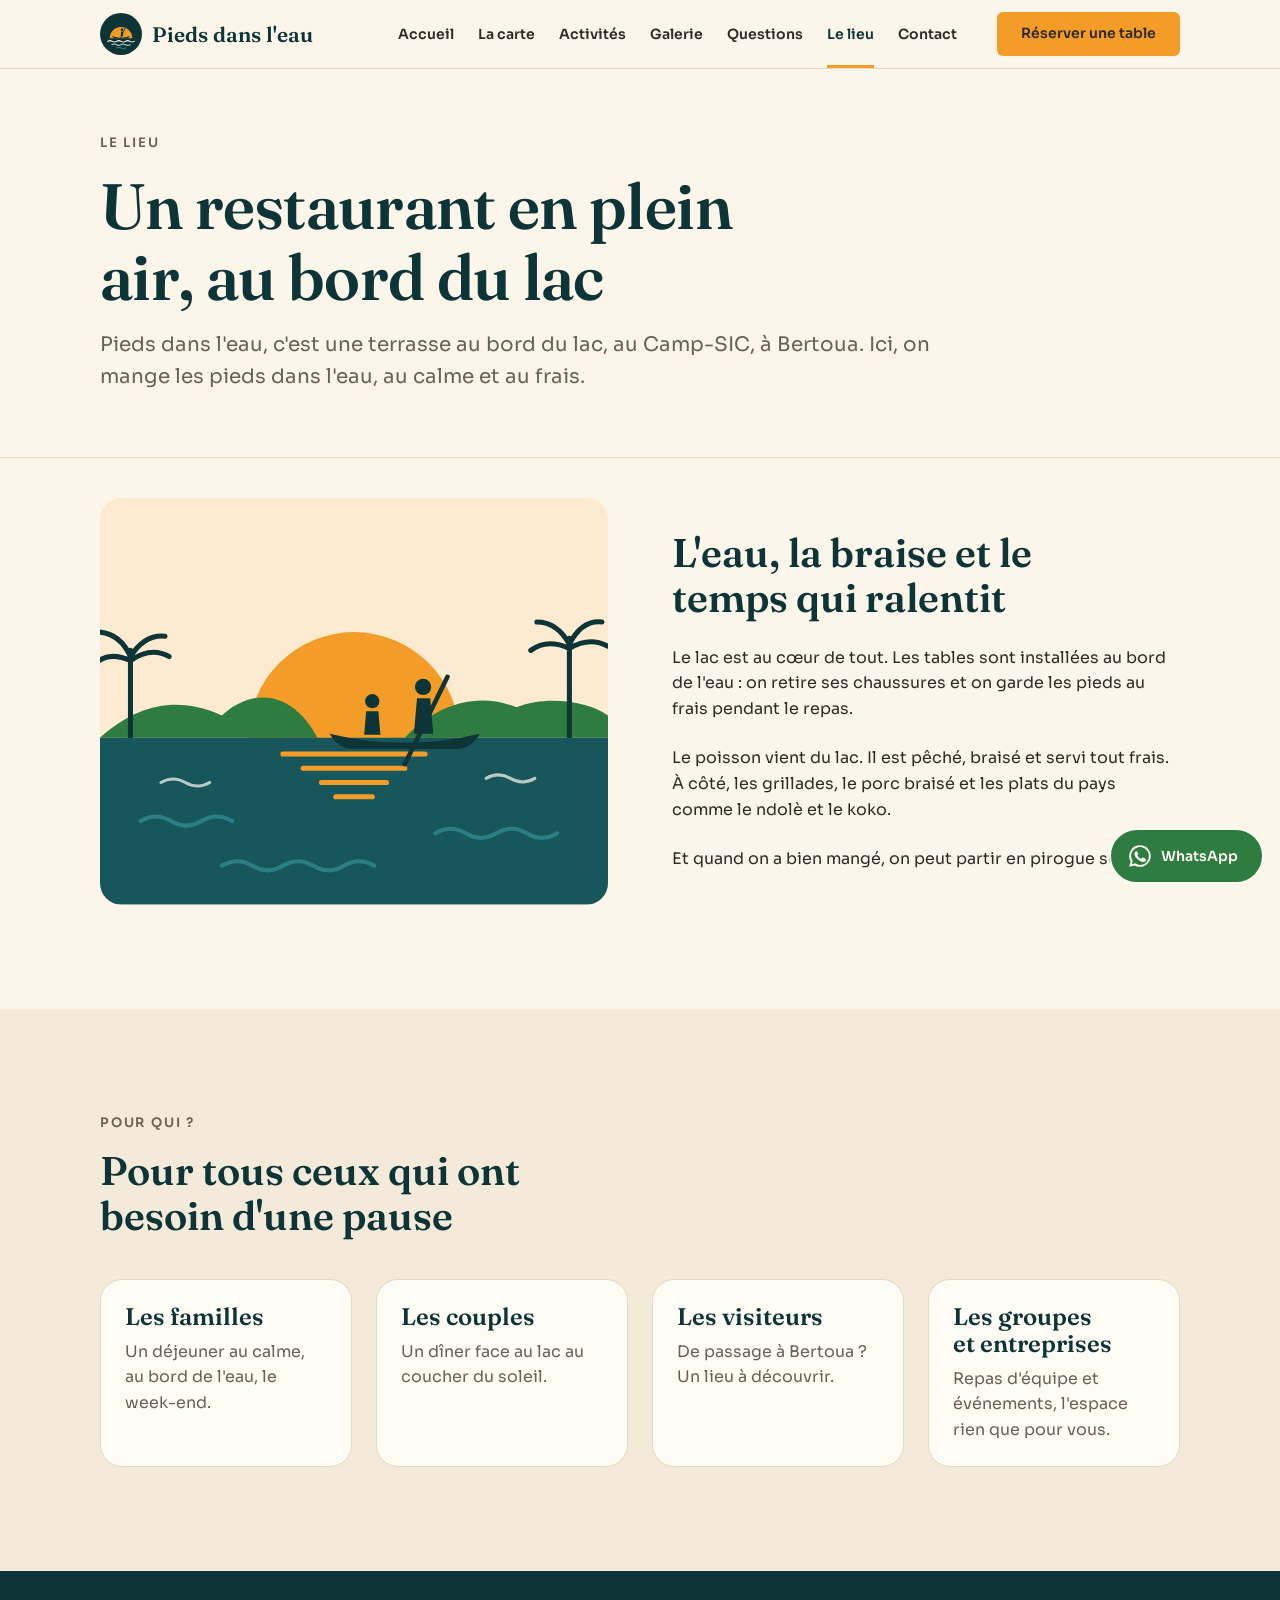
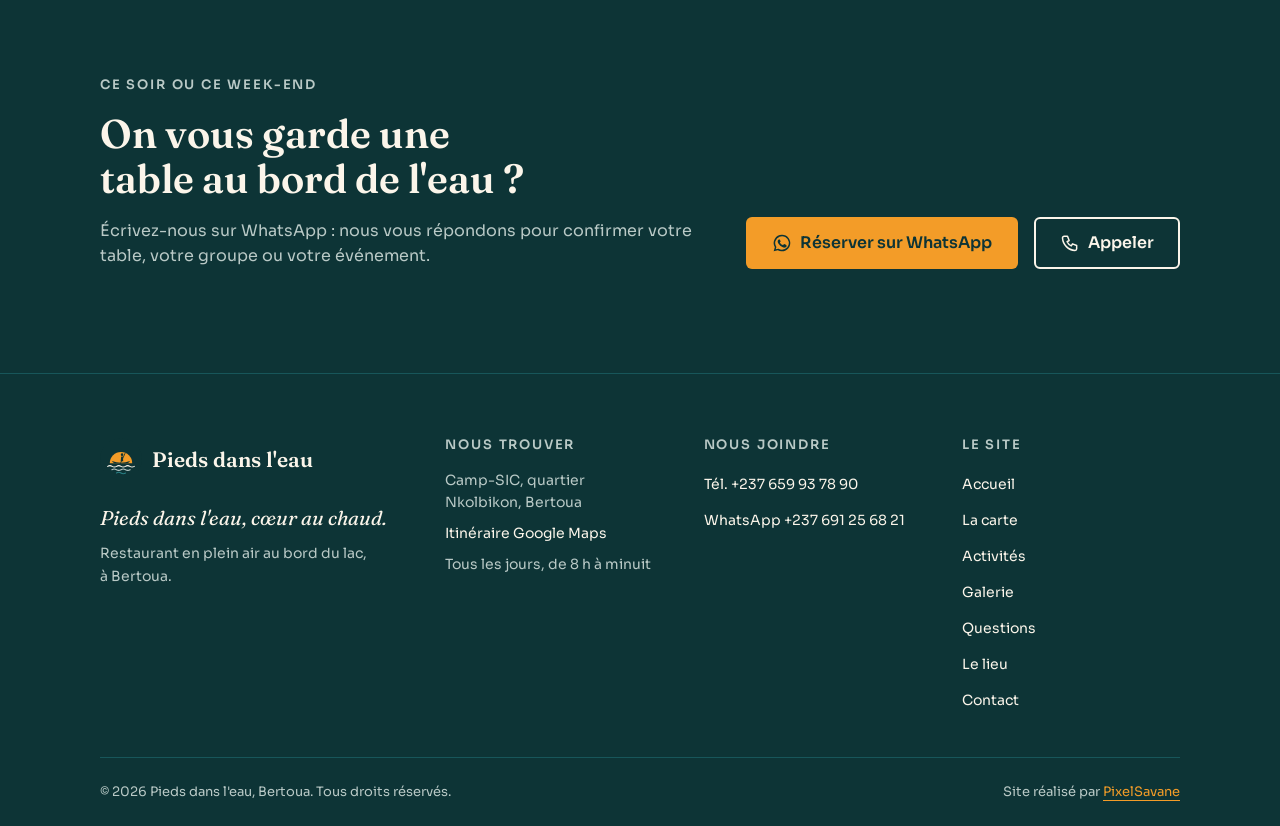
==== a-propos.html @ 3e6cd204 "Add files via upload" ====
<!doctype html>
<html lang="fr">
<head>
<meta charset="utf-8">
<meta name="viewport" content="width=device-width, initial-scale=1">
<title>Le lieu · Pieds dans l'eau, Bertoua</title>
<meta name="description" content="Un restaurant en plein air au bord du lac, au Camp-SIC à Bertoua : on mange les pieds dans l'eau, au calme et au frais.">
<meta name="theme-color" content="#0D3436">
<meta property="og:type" content="website">
<meta property="og:locale" content="fr_FR">
<meta property="og:site_name" content="Pieds dans l'eau">
<meta property="og:title" content="Le lieu · Pieds dans l'eau, Bertoua">
<meta property="og:description" content="Un restaurant en plein air au bord du lac, au Camp-SIC à Bertoua : on mange les pieds dans l'eau, au calme et au frais.">
<meta property="og:image" content="images/partage.png">
<meta name="twitter:card" content="summary_large_image">
<link rel="icon" href="images/logo.svg" type="image/svg+xml">
<link rel="apple-touch-icon" href="images/icone-180.png">
<link rel="preconnect" href="https://fonts.googleapis.com">
<link rel="preconnect" href="https://fonts.gstatic.com" crossorigin>
<link href="https://fonts.googleapis.com/css2?family=Fraunces:ital,opsz,wght@0,9..144,500;0,9..144,600;1,9..144,500&amp;family=Sora:wght@400;600&amp;display=swap" rel="stylesheet">
<link rel="stylesheet" href="tokens.css">
<link rel="stylesheet" href="style.css">
</head>
<body>
<a class="saut" href="#contenu">Aller au contenu</a>
<header class="entete">
  <div class="conteneur">
    <a class="marque" href="index.html" aria-label="Pieds dans l'eau, accueil"><img src="images/logo.svg" alt="" width="42" height="42"><span>Pieds dans l'eau</span></a>
    <button class="nav-bouton" type="button" aria-expanded="false" aria-controls="nav"><svg viewBox="0 0 24 24" fill="none" stroke="currentColor" stroke-width="2" stroke-linecap="round" aria-hidden="true"><path d="M4 7h16M4 12h16M4 17h16"/></svg>Menu</button>
    <nav class="nav" id="nav" aria-label="Navigation principale">
      <ul>
      <li><a href="index.html">Accueil</a></li>
      <li><a href="carte.html">La carte</a></li>
      <li><a href="activites.html">Activités</a></li>
      <li><a href="galerie.html">Galerie</a></li>
      <li><a href="questions.html">Questions</a></li>
      <li><a href="a-propos.html" aria-current="page">Le lieu</a></li>
      <li><a href="contact.html">Contact</a></li>
      </ul>
      <a class="bouton b-action" href="contact.html#reserver">Réserver une table</a>
    </nav>
  </div>
</header>
<section class="page-tete">
  <div class="conteneur">
    <span class="surtitre">Le lieu</span>
    <h1>Un restaurant en plein air, au bord du lac</h1>
    <p class="chapeau">Pieds dans l'eau, c'est une terrasse au bord du lac, au Camp-SIC, à Bertoua. Ici, on mange les pieds dans l'eau, au calme et au frais.</p>
  </div>
</section>
<main id="contenu">
<section class="section" style="padding-top:var(--e-5)">
  <div class="conteneur grille g2" style="gap:var(--e-6);align-items:center">
    <div class="scene"><svg viewBox="0 0 500 400" role="img" aria-label="Illustration : le lac au coucher du soleil, une pirogue sur l'eau">
  <rect width="500" height="400" fill="#FDEBD1"/>
  <circle cx="250" cy="236" r="104" fill="#F39C28"/>
  <path d="M0 236 C40 200 80 196 120 214 C150 186 190 190 214 236 Z" fill="#2F7C40"/>
  <path d="M300 236 C330 204 370 190 410 206 C440 194 480 200 500 214 V236 Z" fill="#2F7C40"/>
  <path d="M30 236 V150 M30 160 q-22 -10 -36 4 M30 160 q20 -14 38 -4 M30 156 q-10 -22 -30 -24 M30 156 q14 -22 34 -20" stroke="#0D3436" stroke-width="5" fill="none" stroke-linecap="round"/>
  <path d="M462 236 V138 M462 148 q-22 -10 -38 2 M462 148 q20 -12 38 -2 M462 144 q-12 -22 -32 -22 M462 144 q12 -24 32 -22" stroke="#0D3436" stroke-width="5" fill="none" stroke-linecap="round"/>
  <rect y="236" width="500" height="164" fill="#17565A"/>
  <path d="M180 252 h140 M200 266 h100 M218 280 h64 M232 294 h36" stroke="#F39C28" stroke-width="5" stroke-linecap="round"/>
  <path d="M40 318 q15 -9 30 0 t30 0 t30 0 M330 330 q15 -9 30 0 t30 0 t30 0 t30 0 M120 362 q15 -9 30 0 t30 0 t30 0 t30 0 t30 0" stroke="#2A7F84" stroke-width="4" fill="none" stroke-linecap="round"/>
  <path d="M60 280 q12 -7 24 0 t24 0 M380 276 q12 -7 24 0 t24 0" stroke="#B9C9C6" stroke-width="3" fill="none" stroke-linecap="round"/>
  <g fill="#0D3436">
    <path d="M226 232 Q300 250 374 232 Q366 246 352 247 L248 247 Q234 246 226 232 Z"/>
    <circle cx="318" cy="186" r="8"/>
    <path d="M312 197 h13 l3 35 h-19 Z"/>
    <circle cx="268" cy="200" r="7"/>
    <path d="M262 210 h12 l2 23 h-16 Z"/>
  </g>
  <path d="M342 176 L300 262" stroke="#0D3436" stroke-width="4.5" stroke-linecap="round"/>
</svg></div>
    <div style="display:grid;gap:var(--e-4)">
      <h2>L'eau, la braise et le temps qui ralentit</h2>
      <p>Le lac est au cœur de tout. Les tables sont installées au bord de l'eau : on retire ses chaussures et on garde les pieds au frais pendant le repas.</p>
      <p>Le poisson vient du lac. Il est pêché, braisé et servi tout frais. À côté, les grillades, le porc braisé et les plats du pays comme le ndolè et le koko.</p>
      <p>Et quand on a bien mangé, on peut partir en pirogue sur le lac.</p>
    </div>
  </div>
</section>
<!-- À REMPLACER : notre histoire et l'équipe (qui a créé le lieu, depuis quand, pourquoi).
<section class="section section-alt"><div class="conteneur"><div class="section-tete"><span class="surtitre">Notre histoire</span><h2>…</h2><p>…</p></div></div></section>
-->
<section class="section section-alt">
  <div class="conteneur">
    <div class="section-tete"><span class="surtitre">Pour qui ?</span><h2>Pour tous ceux qui ont besoin d'une pause</h2></div>
    <div class="grille g4">
      <div class="carte"><h3>Les familles</h3><p>Un déjeuner au calme, au bord de l'eau, le week-end.</p></div>
      <div class="carte"><h3>Les couples</h3><p>Un dîner face au lac au coucher du soleil.</p></div>
      <div class="carte"><h3>Les visiteurs</h3><p>De passage à Bertoua ? Un lieu à découvrir.</p></div>
      <div class="carte"><h3>Les groupes et entreprises</h3><p>Repas d'équipe et événements, l'espace rien que pour vous.</p></div>
    </div>
  </div>
</section>
<section class="section sombre soir">
  <div class="conteneur">
    <div style="display:grid;gap:var(--e-3)">
      <span class="surtitre">Ce soir ou ce week-end</span>
      <h2>On vous garde une table au bord de l'eau ?</h2>
      <p>Écrivez-nous sur WhatsApp : nous vous répondons pour confirmer votre table, votre groupe ou votre événement.</p>
    </div>
    <div class="boutons">
      <a class="bouton b-action" data-wa="Bonjour Pieds dans l'eau ! Je voudrais réserver une table." href="https://wa.me/237691256821"><svg viewBox="0 0 24 24" fill="currentColor" aria-hidden="true"><path d="M12 2a10 10 0 0 0-8.6 15.1L2 22l5-1.3A10 10 0 1 0 12 2Zm0 18.2a8.2 8.2 0 0 1-4.2-1.2l-.3-.2-3 .8.8-2.9-.2-.3A8.2 8.2 0 1 1 12 20.2Zm4.5-6.1c-.2-.1-1.5-.7-1.7-.8-.2-.1-.4-.1-.6.1l-.8 1c-.1.2-.3.2-.5.1a6.7 6.7 0 0 1-3.3-2.9c-.2-.4.2-.4.7-1.3.1-.2 0-.3 0-.4l-.8-1.8c-.2-.5-.4-.4-.6-.4h-.5a1 1 0 0 0-.7.3 3 3 0 0 0-.9 2.2 5.2 5.2 0 0 0 1.1 2.7 11.8 11.8 0 0 0 4.5 4c1.7.7 2.3.8 3.2.6a2.7 2.7 0 0 0 1.8-1.2 2.2 2.2 0 0 0 .1-1.3c0-.1-.2-.2-.5-.3Z"/></svg>Réserver sur WhatsApp</a>
      <a class="bouton b-second" href="tel:+237659937890"><svg viewBox="0 0 24 24" fill="none" stroke="currentColor" stroke-width="1.8" stroke-linecap="round" stroke-linejoin="round" aria-hidden="true"><path d="M5 4h4l2 5-2.5 1.5a11 11 0 0 0 5 5L15 13l5 2v4a2 2 0 0 1-2 2A16 16 0 0 1 3 6a2 2 0 0 1 2-2"/></svg>Appeler</a>
    </div>
  </div>
</section>
</main>
<footer class="pied">
  <div class="conteneur">
    <div class="pied-grille">
      <div>
        <a class="marque" href="index.html"><img src="images/logo.svg" alt="" width="42" height="42"><span>Pieds dans l'eau</span></a>
        <p class="slogan">Pieds dans l'eau, cœur au chaud.</p>
        <p style="margin-top:var(--e-2)">Restaurant en plein air au bord du lac, à Bertoua.</p>
      </div>
      <div>
        <h2>Nous trouver</h2>
        <ul>
          <li>Camp-SIC, quartier Nkolbikon, Bertoua</li>
          <li><a href="https://www.google.com/maps/search/?api=1&amp;query=Camp+SIC+Nkolbikon+Bertoua" target="_blank" rel="noopener">Itinéraire Google Maps</a></li>
          <li>Tous les jours, de 8 h à minuit</li>
        </ul>
      </div>
      <div>
        <h2>Nous joindre</h2>
        <ul>
          <li><a href="tel:+237659937890">Tél. +237 659 93 78 90</a></li>
          <li><a data-wa="Bonjour Pieds dans l'eau !" href="https://wa.me/237691256821">WhatsApp +237 691 25 68 21</a></li>
          <!-- À AJOUTER : email, Facebook, Instagram, TikTok -->
        </ul>
      </div>
      <div>
        <h2>Le site</h2>
        <ul>
          <li><a href="index.html">Accueil</a></li>
          <li><a href="carte.html">La carte</a></li>
          <li><a href="activites.html">Activités</a></li>
          <li><a href="galerie.html">Galerie</a></li>
          <li><a href="questions.html">Questions</a></li>
          <li><a href="a-propos.html">Le lieu</a></li>
          <li><a href="contact.html">Contact</a></li>
        </ul>
      </div>
    </div>
    <div class="copyright">
      <p>© <span data-annee>2026</span> Pieds dans l'eau, Bertoua. Tous droits réservés.</p>
      <p>Site réalisé par <a class="credit" href="https://wa.me/237696229416?text=Bonjour%20PixelSavane%20%21%20J%27ai%20vu%20le%20site%20de%20Pieds%20dans%20l%27eau%20et%20je%20voudrais%20un%20site%20moi%20aussi." target="_blank" rel="noopener">PixelSavane</a></p>
    </div>
  </div>
</footer>
<a class="wa-flottant" data-wa="Bonjour Pieds dans l'eau ! J'ai une question." href="https://wa.me/237691256821" aria-label="Nous écrire sur WhatsApp"><svg viewBox="0 0 24 24" fill="currentColor" aria-hidden="true"><path d="M12 2a10 10 0 0 0-8.6 15.1L2 22l5-1.3A10 10 0 1 0 12 2Zm0 18.2a8.2 8.2 0 0 1-4.2-1.2l-.3-.2-3 .8.8-2.9-.2-.3A8.2 8.2 0 1 1 12 20.2Zm4.5-6.1c-.2-.1-1.5-.7-1.7-.8-.2-.1-.4-.1-.6.1l-.8 1c-.1.2-.3.2-.5.1a6.7 6.7 0 0 1-3.3-2.9c-.2-.4.2-.4.7-1.3.1-.2 0-.3 0-.4l-.8-1.8c-.2-.5-.4-.4-.6-.4h-.5a1 1 0 0 0-.7.3 3 3 0 0 0-.9 2.2 5.2 5.2 0 0 0 1.1 2.7 11.8 11.8 0 0 0 4.5 4c1.7.7 2.3.8 3.2.6a2.7 2.7 0 0 0 1.8-1.2 2.2 2.2 0 0 0 .1-1.3c0-.1-.2-.2-.5-.3Z"/></svg><span>WhatsApp</span></a>
<script src="contenu.js"></script>
<script src="site.js"></script>
</body>
</html>
---- tokens.css ----
/* Pieds dans l'eau : jetons d'identité
   Parti pris : une terrasse au bord du lac à Bertoua. La braise, l'eau fraîche,
   le temps qui ralentit. Chaleureux et calme, lisible en plein soleil, jamais clinquant.
   Charte de départ : PixelSavane (orange, vert forêt, Sora), adaptée au lieu. */

:root {
  /* Braise : l'orange PixelSavane (#F39C28). Couleur d'action, rare. */
  --braise-100: #FDEBD1;
  --braise-400: #F39C28;   /* fond des boutons d'action (texte lac dessus : 6.15:1) */
  --braise-500: #E0861A;   /* survol */
  --braise-700: #A3530A;   /* liens et prix sur sable (5.09:1) */

  /* Lac : remplace le noir PixelSavane. Titres, pied de page, sections du soir. */
  --lac-50:  #E6EFEE;
  --lac-100: #D9E6E4;
  --lac-300: #B9C9C6;      /* texte doux sur fond lac (7.83:1) */
  --lac-500: #2A7F84;
  --lac-700: #17565A;
  --lac-900: #0D3436;

  /* Sable : neutres teintés chauds, remplacent le blanc et le gris graphite. */
  --sable-0:   #FFFCF6;
  --sable-50:  #FBF5EA;
  --sable-100: #F4EADA;
  --sable-200: #E7D8BF;
  --sable-400: #9C8566;    /* bordure de champ (3.25:1) */
  --sable-600: #6A5F52;    /* texte doux (5.74:1) */
  --sable-900: #2E2A24;    /* texte courant (13.14:1) */

  /* Vert forêt : gardé de PixelSavane. Nature, « disponible ». */
  --foret: #2F7C40;        /* 4.75:1 sur sable */
  --foret-100: #E1EFE3;

  /* Sens */
  --succes: var(--foret);
  --erreur: #B33A2A;       /* 5.44:1 */
  --erreur-100: #F8E1DC;

  /* Rôles : ce que le code emploie */
  --fond: var(--sable-50);
  --fond-alt: var(--sable-100);
  --surface: var(--sable-0);
  --sombre: var(--lac-900);
  --sur-sombre: var(--sable-50);
  --sur-sombre-doux: var(--lac-300);
  --texte: var(--sable-900);
  --titre: var(--lac-900);
  --texte-doux: var(--sable-600);
  --bordure: var(--sable-200);
  --bordure-champ: var(--sable-400);
  --action: var(--braise-400);
  --action-survol: var(--braise-500);
  --sur-action: var(--lac-900);
  --lien: var(--braise-700);
  --focus: var(--lac-500);
  --voile: rgba(13, 52, 54, .92);        /* fond de la visionneuse photo */
  --voile-legende: rgba(13, 52, 54, .85); /* bas des vignettes de la galerie */

  /* Typographie : Fraunces (titres, chaleur et élégance) + Sora (texte, héritée de PixelSavane) */
  --police-titre: "Fraunces", Georgia, "Times New Roman", serif;
  --police-texte: "Sora", ui-sans-serif, system-ui, sans-serif;
  --corps: 16px;
  --ligne: 1.6;
  --t-etiquette: 13px;
  --t-petit: 14px;
  --t-corps: 16px;
  --t-h4: 20px;
  --t-h3: 24px;
  --t-h2: clamp(28px, 6vw, 40px);
  --t-h1: clamp(38px, 9vw, 64px);

  /* Formes : deux rayons contrastés ; séparation au trait, aucune ombre */
  --rayon-petit: 6px;      /* boutons, champs, étiquettes */
  --rayon-grand: 22px;     /* cartes, images, blocs */
  --rayon-rond: 999px;     /* filtres de la carte, bouton WhatsApp flottant */
  --trait: 1px solid var(--bordure);

  /* Espace : progression 4 · 8 · 16 · 24 · 40 · 64 · 104 */
  --e-1: 4px;  --e-2: 8px;  --e-3: 16px;  --e-4: 24px;
  --e-5: 40px; --e-6: 64px; --e-7: 104px;
  --largeur: 1160px;

  /* Mouvement : discret */
  --duree: 180ms;
}
---- style.css ----
/* Pieds dans l'eau : feuille commune. N'emploie que les variables de tokens.css. */

*, *::before, *::after { box-sizing: border-box; }
* { margin: 0; }
html { -webkit-text-size-adjust: 100%; scroll-behavior: smooth; }
body {
  background: var(--fond);
  color: var(--texte);
  font: 400 var(--corps)/var(--ligne) var(--police-texte);
  -webkit-font-smoothing: antialiased;
}
img, svg, video { display: block; max-width: 100%; }
a { color: var(--lien); text-underline-offset: 4px; }
:focus-visible { outline: 3px solid var(--focus); outline-offset: 3px; border-radius: var(--rayon-petit); }
h1, h2, h3, h4 { font-family: var(--police-titre); color: var(--titre); font-weight: 600; line-height: 1.12; text-wrap: balance; }
h1 { font-size: var(--t-h1); letter-spacing: -0.01em; }
h2 { font-size: var(--t-h2); }
h3 { font-size: var(--t-h3); }
h4 { font-size: var(--t-h4); }
p { text-wrap: pretty; }
.visuellement-cache { position: absolute; width: 1px; height: 1px; overflow: hidden; clip: rect(0 0 0 0); white-space: nowrap; }
.saut { position: absolute; left: var(--e-3); top: -60px; background: var(--sombre); color: var(--sur-sombre); padding: var(--e-2) var(--e-3); z-index: 100; }
.saut:focus { top: var(--e-2); }

.conteneur { width: 100%; max-width: var(--largeur); margin: 0 auto; padding: 0 var(--e-3); }
@media (min-width: 760px) { .conteneur { padding: 0 var(--e-5); } }

.surtitre { display: inline-block; font-size: var(--t-etiquette); font-weight: 600; letter-spacing: .14em; text-transform: uppercase; color: var(--texte-doux); }
.chapeau { font-size: 18px; color: var(--texte-doux); max-width: 56ch; }
@media (min-width: 760px) { .chapeau { font-size: 20px; } }

/* ---------- En-tête ---------- */
.entete { position: sticky; top: 0; z-index: 50; background: var(--fond); border-bottom: var(--trait); }
.entete .conteneur { display: flex; align-items: center; justify-content: space-between; gap: var(--e-3); min-height: 68px; }
.marque { display: inline-flex; align-items: center; gap: 10px; text-decoration: none; color: var(--titre); }
.marque img { width: 42px; height: 42px; }
.marque span { font-family: var(--police-titre); font-weight: 600; font-size: 21px; line-height: 1; white-space: nowrap; }
.nav-bouton { display: inline-flex; align-items: center; gap: var(--e-2); min-height: 44px; padding: 0 var(--e-3); border: 1px solid var(--bordure-champ); border-radius: var(--rayon-petit); background: var(--surface); color: var(--titre); font: 600 var(--t-petit)/1 var(--police-texte); cursor: pointer; }
.nav-bouton svg { width: 20px; height: 20px; }
.nav { display: none; position: absolute; left: 0; right: 0; top: 100%; background: var(--fond); border-bottom: var(--trait); padding: var(--e-2) var(--e-3) var(--e-4); }
.nav.ouvert { display: block; }
.nav ul { list-style: none; padding: 0; display: grid; }
.nav a { display: flex; align-items: center; min-height: 52px; color: var(--texte); text-decoration: none; font-weight: 600; border-bottom: var(--trait); }
.nav a[aria-current="page"] { color: var(--titre); box-shadow: inset 4px 0 0 var(--action); padding-left: var(--e-3); }
.nav .bouton { margin-top: var(--e-4); width: 100%; }
@media (min-width: 1040px) {
  .nav-bouton { display: none; }
  .nav { display: flex; align-items: center; gap: var(--e-5); position: static; padding: 0; border: 0; background: none; }
  .nav ul { display: flex; gap: var(--e-4); }
  .nav a { min-height: 68px; border: 0; font-size: var(--t-petit); border-bottom: 3px solid transparent; padding-top: 3px; }
  .nav a:hover { color: var(--titre); }
  .nav a[aria-current="page"] { box-shadow: none; padding-left: 0; border-bottom-color: var(--action); }
  .nav .bouton { margin: 0; width: auto; min-height: 44px; }
}

/* ---------- Boutons ---------- */
.bouton { display: inline-flex; align-items: center; justify-content: center; gap: var(--e-2); min-height: 52px; padding: 0 var(--e-4); border-radius: var(--rayon-petit); border: 2px solid transparent; font: 600 var(--t-corps)/1.1 var(--police-texte); text-decoration: none; cursor: pointer; text-align: center; transition: background-color var(--duree), color var(--duree); }
.bouton svg { width: 20px; height: 20px; flex: none; }
.b-action { background: var(--action); color: var(--sur-action); }
.b-action:hover { background: var(--action-survol); }
.b-action:active { transform: translateY(1px); }
.b-second { background: transparent; color: var(--titre); border-color: var(--titre); }
.b-second:hover { background: var(--titre); color: var(--sur-sombre); }
.b-discret { color: var(--lien); padding: 0 var(--e-1); min-height: 44px; text-decoration: underline; }
.boutons { display: flex; flex-wrap: wrap; gap: var(--e-3); align-items: center; }
@media (max-width: 479px) { .boutons .bouton:not(.b-discret) { width: 100%; } }

/* ---------- Sections ---------- */
.section { padding: var(--e-6) 0; }
@media (min-width: 760px) { .section { padding: var(--e-7) 0; } }
.section-alt { background: var(--fond-alt); }
.section-tete { display: grid; gap: var(--e-3); margin-bottom: var(--e-5); max-width: 720px; }
.sombre { background: var(--sombre); color: var(--sur-sombre); }
.sombre h1, .sombre h2, .sombre h3, .sombre h4 { color: var(--sur-sombre); }
.sombre .surtitre, .sombre .chapeau, .sombre p { color: var(--sur-sombre-doux); }
.sombre .b-second { color: var(--sur-sombre); border-color: var(--sur-sombre); }
.sombre .b-second:hover { background: var(--sur-sombre); color: var(--sombre); }
.sombre a:not(.bouton) { color: var(--sur-sombre); }

/* ---------- Accueil : héros ---------- */
.heros { padding: var(--e-5) 0 var(--e-6); }
.heros .conteneur { display: grid; gap: var(--e-5); align-items: center; }
.heros-texte { display: grid; gap: var(--e-4); }
.heros h1 em { font-style: italic; font-weight: 500; color: var(--braise-700); display: block; }
.heros-infos { display: flex; flex-wrap: wrap; gap: var(--e-2) var(--e-4); font-size: var(--t-petit); color: var(--texte-doux); }
.heros-infos span { display: inline-flex; align-items: center; gap: 6px; }
.heros-infos svg { width: 18px; height: 18px; color: var(--lac-500); }
.scene { border-radius: var(--rayon-grand); overflow: hidden; background: var(--braise-100); aspect-ratio: 5 / 4; }
.scene svg { width: 100%; height: 100%; }
@media (min-width: 900px) {
  .heros { padding: var(--e-6) 0 var(--e-7); }
  .heros .conteneur { grid-template-columns: 1.05fr 1fr; gap: var(--e-6); }
}

/* ---------- Atouts : liste numérotée ---------- */
.atouts { list-style: none; padding: 0; display: grid; gap: 0; border-top: var(--trait); counter-reset: atout; }
.atouts li { display: grid; grid-template-columns: 56px 1fr; gap: var(--e-3); padding: var(--e-4) 0; border-bottom: var(--trait); counter-increment: atout; }
.atouts li::before { content: counter(atout, decimal-leading-zero); font-family: var(--police-titre); font-size: 28px; font-weight: 500; font-style: italic; color: var(--braise-700); line-height: 1; padding-top: 2px; }
.atouts h3 { font-size: var(--t-h4); margin-bottom: var(--e-1); }
.atouts p { color: var(--texte-doux); }
@media (min-width: 760px) { .atouts { grid-template-columns: 1fr 1fr; column-gap: var(--e-6); } }

/* ---------- Grilles et cartes ---------- */
.grille { display: grid; gap: var(--e-4); }
@media (min-width: 640px) { .g2 { grid-template-columns: repeat(2, 1fr); } .g3, .g4 { grid-template-columns: repeat(2, 1fr); } }
@media (min-width: 1000px) { .g3 { grid-template-columns: repeat(3, 1fr); } .g4 { grid-template-columns: repeat(4, 1fr); } }

.carte { background: var(--surface); border: var(--trait); border-radius: var(--rayon-grand); padding: var(--e-4); display: grid; gap: var(--e-2); align-content: start; }
.carte p { color: var(--texte-doux); }
.carte-lien { text-decoration: none; color: inherit; transition: border-color var(--duree); }
.carte-lien:hover { border-color: var(--bordure-champ); }
.carte-lien .fleche { color: var(--lien); font-weight: 600; font-size: var(--t-petit); margin-top: var(--e-2); }

.icone-rond { width: 48px; height: 48px; display: grid; place-items: center; border-radius: var(--rayon-petit); background: var(--lac-50); color: var(--lac-700); margin-bottom: var(--e-2); }
.icone-rond svg { width: 26px; height: 26px; }

/* ---------- La carte (menu) ---------- */
.filtres { display: flex; gap: var(--e-2); overflow-x: auto; padding: var(--e-1) var(--e-1) var(--e-2); margin: 0 calc(var(--e-1) * -1) var(--e-4); scrollbar-width: none; }
.filtres::-webkit-scrollbar { display: none; }
.filtre { flex: none; min-height: 44px; padding: 0 var(--e-4); border-radius: var(--rayon-rond); border: 1px solid var(--bordure-champ); background: transparent; color: var(--texte); font: 600 var(--t-petit)/1 var(--police-texte); cursor: pointer; }
.filtre:hover { border-color: var(--titre); }
.filtre[aria-pressed="true"] { background: var(--sombre); border-color: var(--sombre); color: var(--sur-sombre); }

.categorie + .categorie { margin-top: var(--e-5); }
.categorie > h2 { font-size: var(--t-h3); margin-bottom: var(--e-3); display: flex; align-items: baseline; gap: var(--e-3); }
.categorie > h2 small { font-family: var(--police-texte); font-size: var(--t-petit); font-weight: 400; color: var(--texte-doux); }

.plat { background: var(--surface); border: var(--trait); border-radius: var(--rayon-grand); overflow: hidden; display: grid; }
.plat-visuel { aspect-ratio: 4 / 3; background: var(--lac-100); color: var(--lac-700); display: grid; place-items: center; }
.plat-visuel img { width: 100%; height: 100%; object-fit: cover; }
.plat-visuel svg { width: 56px; height: 56px; opacity: .9; }
.plat-corps { padding: var(--e-4); display: grid; gap: var(--e-2); align-content: start; }
.plat-tete { display: flex; justify-content: space-between; align-items: baseline; gap: var(--e-3); }
.plat-tete h3 { font-size: var(--t-h4); }
.prix { font-weight: 600; color: var(--lien); font-variant-numeric: tabular-nums; white-space: nowrap; }
.plat-corps p { color: var(--texte-doux); font-size: var(--t-petit); }
.plat-pied { display: flex; flex-wrap: wrap; justify-content: space-between; align-items: center; gap: var(--e-3); margin-top: var(--e-2); }
.etiquette { display: inline-flex; align-items: center; gap: 6px; font-size: var(--t-etiquette); font-weight: 600; padding: 4px 10px; border-radius: var(--rayon-petit); }
.e-dispo { background: var(--foret-100); color: var(--foret); }
.e-dispo::before { content: ""; width: 7px; height: 7px; border-radius: 50%; background: currentColor; }
.e-epuise { background: var(--sable-100); color: var(--texte-doux); }
/* En attendant les photos : la carte reste compacte, l'icône prend une petite place */
.plat.sans-photo { grid-template-columns: 72px 1fr; align-items: start; padding: var(--e-4) 0 var(--e-2) var(--e-4); }
.plat.sans-photo .plat-visuel { aspect-ratio: 1; border-radius: var(--rayon-petit); }
.plat.sans-photo .plat-visuel svg { width: 36px; height: 36px; }
.plat.sans-photo .plat-corps { padding: 0 var(--e-4) 0 var(--e-3); }
.plat.epuise .plat-visuel { filter: grayscale(.7); opacity: .75; }
.lien-commande { display: inline-flex; align-items: center; min-height: 44px; font-weight: 600; font-size: var(--t-petit); color: var(--lien); }

/* ---------- Activités ---------- */
.activite { display: grid; gap: var(--e-4); padding: var(--e-5) 0; border-top: var(--trait); }
.activite:first-child { border-top: 0; }
.activite:last-child { border-bottom: var(--trait); }
.activite .illus { border-radius: var(--rayon-grand); overflow: hidden; background: var(--lac-100); aspect-ratio: 16 / 10; }
.activite .illus svg { width: 100%; height: 100%; }
.activite-texte { display: grid; gap: var(--e-3); align-content: center; }
.activite-texte ul { padding-left: 1.2em; color: var(--texte-doux); display: grid; gap: var(--e-1); }
@media (min-width: 900px) {
  .activite { grid-template-columns: 1fr 1fr; gap: var(--e-6); padding: var(--e-6) 0; }
  .activite:nth-child(even) .illus { order: 2; }
}

/* ---------- Galerie ---------- */
.galerie { display: grid; grid-template-columns: repeat(2, 1fr); gap: var(--e-2); }
@media (min-width: 760px) { .galerie { grid-template-columns: repeat(3, 1fr); gap: var(--e-3); } }
.galerie figure { position: relative; border-radius: var(--rayon-petit); overflow: hidden; background: var(--lac-100); aspect-ratio: 1; }
.galerie button { all: unset; display: block; width: 100%; height: 100%; cursor: zoom-in; }
.galerie img, .galerie video { width: 100%; height: 100%; object-fit: cover; }
.galerie figcaption { position: absolute; left: 0; right: 0; bottom: 0; padding: var(--e-4) var(--e-3) var(--e-2); background: linear-gradient(transparent, var(--voile-legende)); color: var(--sur-sombre); font-size: var(--t-etiquette); }
.galerie .video-marque { position: absolute; top: var(--e-2); left: var(--e-2); background: var(--sombre); color: var(--sur-sombre); font-size: var(--t-etiquette); font-weight: 600; padding: 2px 8px; border-radius: var(--rayon-petit); }
.vide { border: 2px dashed var(--bordure-champ); border-radius: var(--rayon-grand); padding: var(--e-6) var(--e-4); text-align: center; display: grid; gap: var(--e-3); justify-items: center; }
.vide svg { width: 56px; height: 56px; color: var(--lac-500); }
.vide p { color: var(--texte-doux); max-width: 46ch; }
.visionneuse { border: 0; padding: 0; background: transparent; max-width: min(1000px, 94vw); max-height: 92vh; }
.visionneuse::backdrop { background: var(--voile); }
.visionneuse img { max-height: 84vh; border-radius: var(--rayon-petit); margin: 0 auto; }
.visionneuse p { color: var(--sur-sombre); text-align: center; margin-top: var(--e-2); font-size: var(--t-petit); }
.visionneuse .fermer { position: fixed; top: var(--e-3); right: var(--e-3); width: 48px; height: 48px; border-radius: var(--rayon-rond); border: 0; background: var(--sur-sombre); color: var(--sombre); font-size: 26px; cursor: pointer; }

/* ---------- Questions fréquentes ---------- */
.faq { border-top: var(--trait); max-width: 820px; }
.faq details { border-bottom: var(--trait); }
.faq summary { list-style: none; cursor: pointer; padding: var(--e-4) 0; display: flex; justify-content: space-between; align-items: center; gap: var(--e-3); font-family: var(--police-titre); font-size: var(--t-h4); font-weight: 500; color: var(--titre); line-height: 1.3; }
.faq summary::-webkit-details-marker { display: none; }
.faq summary::after { content: "+"; flex: none; width: 32px; height: 32px; display: grid; place-items: center; border: 1px solid var(--bordure-champ); border-radius: var(--rayon-rond); font-family: var(--police-texte); color: var(--lien); font-size: 20px; }
.faq details[open] summary::after { content: "–"; }
.faq details > div { padding: 0 0 var(--e-4); color: var(--texte-doux); max-width: 64ch; display: grid; gap: var(--e-2); }

/* ---------- Formulaire de réservation (vers WhatsApp) ---------- */
.reservation { background: var(--surface); border: var(--trait); border-radius: var(--rayon-grand); padding: var(--e-4); display: grid; gap: var(--e-4); }
@media (min-width: 760px) { .reservation { padding: var(--e-5); } .reservation .duo { display: grid; grid-template-columns: 1fr 1fr; gap: var(--e-4); } }
.reservation .duo { display: grid; gap: var(--e-4); }
.champ { display: grid; gap: 6px; }
.champ label { font-weight: 600; font-size: var(--t-petit); color: var(--titre); }
.champ input, .champ select, .champ textarea { width: 100%; min-height: 50px; padding: 0 var(--e-3); border: 1px solid var(--bordure-champ); border-radius: var(--rayon-petit); background: var(--fond); font: 400 var(--t-corps) var(--police-texte); color: var(--texte); }
.champ textarea { padding: var(--e-3); min-height: 96px; resize: vertical; }
.champ small { font-size: var(--t-etiquette); color: var(--texte-doux); }
.champ input:focus-visible, .champ select:focus-visible, .champ textarea:focus-visible { outline: 3px solid var(--focus); outline-offset: 1px; }
.champ.erreur input, .champ.erreur select { border: 2px solid var(--erreur); }
.champ .msg-erreur { color: var(--erreur); font-weight: 600; font-size: var(--t-etiquette); }
.mention { font-size: var(--t-etiquette); color: var(--texte-doux); }

/* ---------- Infos pratiques ---------- */
.infos { display: grid; gap: var(--e-4); }
@media (min-width: 760px) { .infos { grid-template-columns: repeat(3, 1fr); } }
.info { display: grid; gap: var(--e-2); align-content: start; padding-top: var(--e-4); border-top: 3px solid var(--titre); }
.info h3 { font-size: var(--t-h4); }
.info p, .info li { color: var(--texte-doux); }
.info ul { list-style: none; padding: 0; display: grid; gap: var(--e-1); }
.info a { font-weight: 600; }
.sombre .info { border-top-color: var(--action); }

/* ---------- En-tête de page intérieure ---------- */
.page-tete { padding: var(--e-5) 0 var(--e-5); border-bottom: var(--trait); }
.page-tete .conteneur { display: grid; gap: var(--e-3); }
@media (min-width: 760px) { .page-tete { padding: var(--e-6) 0; } }

/* ---------- Bandeau du soir ---------- */
.soir .conteneur { display: grid; gap: var(--e-4); }
@media (min-width: 900px) { .soir .conteneur { grid-template-columns: 1.4fr 1fr; align-items: end; } .soir .boutons { justify-content: flex-end; } }

/* ---------- Pied de page ---------- */
.pied { background: var(--sombre); color: var(--sur-sombre-doux); padding: var(--e-6) 0 var(--e-4); font-size: var(--t-petit); border-top: 1px solid var(--lac-700); }
.pied-grille { display: grid; gap: var(--e-5); }
@media (min-width: 760px) { .pied-grille { grid-template-columns: 1.4fr 1fr 1fr 1fr; gap: var(--e-5); } }
.pied .marque { color: var(--sur-sombre); }
.pied .slogan { font-family: var(--police-titre); font-style: italic; font-size: 20px; color: var(--sur-sombre); margin-top: var(--e-3); }
.pied h2 { font-family: var(--police-texte); font-size: var(--t-etiquette); letter-spacing: .14em; text-transform: uppercase; color: var(--sur-sombre-doux); font-weight: 600; margin-bottom: var(--e-3); }
.pied ul { list-style: none; padding: 0; display: grid; gap: var(--e-1); }
.pied a { color: var(--sur-sombre); text-decoration: none; display: inline-flex; min-height: 32px; align-items: center; }
.pied a:hover { text-decoration: underline; }
.pied a.credit { display: inline; min-height: 0; text-decoration: underline; color: var(--action); }
.copyright { margin-top: var(--e-5); padding-top: var(--e-4); border-top: 1px solid var(--lac-700); display: flex; flex-wrap: wrap; justify-content: space-between; gap: var(--e-2); font-size: var(--t-etiquette); }

/* ---------- Bouton WhatsApp flottant ---------- */
.wa-flottant { position: fixed; right: var(--e-3); bottom: var(--e-3); z-index: 60; display: inline-flex; align-items: center; gap: var(--e-2); min-height: 56px; padding: 0 var(--e-4) 0 var(--e-3); border-radius: var(--rayon-rond); background: var(--foret); color: var(--sable-0); font-weight: 600; font-size: var(--t-petit); text-decoration: none; border: 2px solid var(--sable-0); }
.wa-flottant svg { width: 26px; height: 26px; }
.wa-flottant:hover { background: var(--lac-700); }
@media (max-width: 479px) { .wa-flottant span { display: none; } .wa-flottant { padding: 0; width: 60px; justify-content: center; } }
body { padding-bottom: 0; }

@media (prefers-reduced-motion: reduce) { html { scroll-behavior: auto; } * { transition: none !important; } }
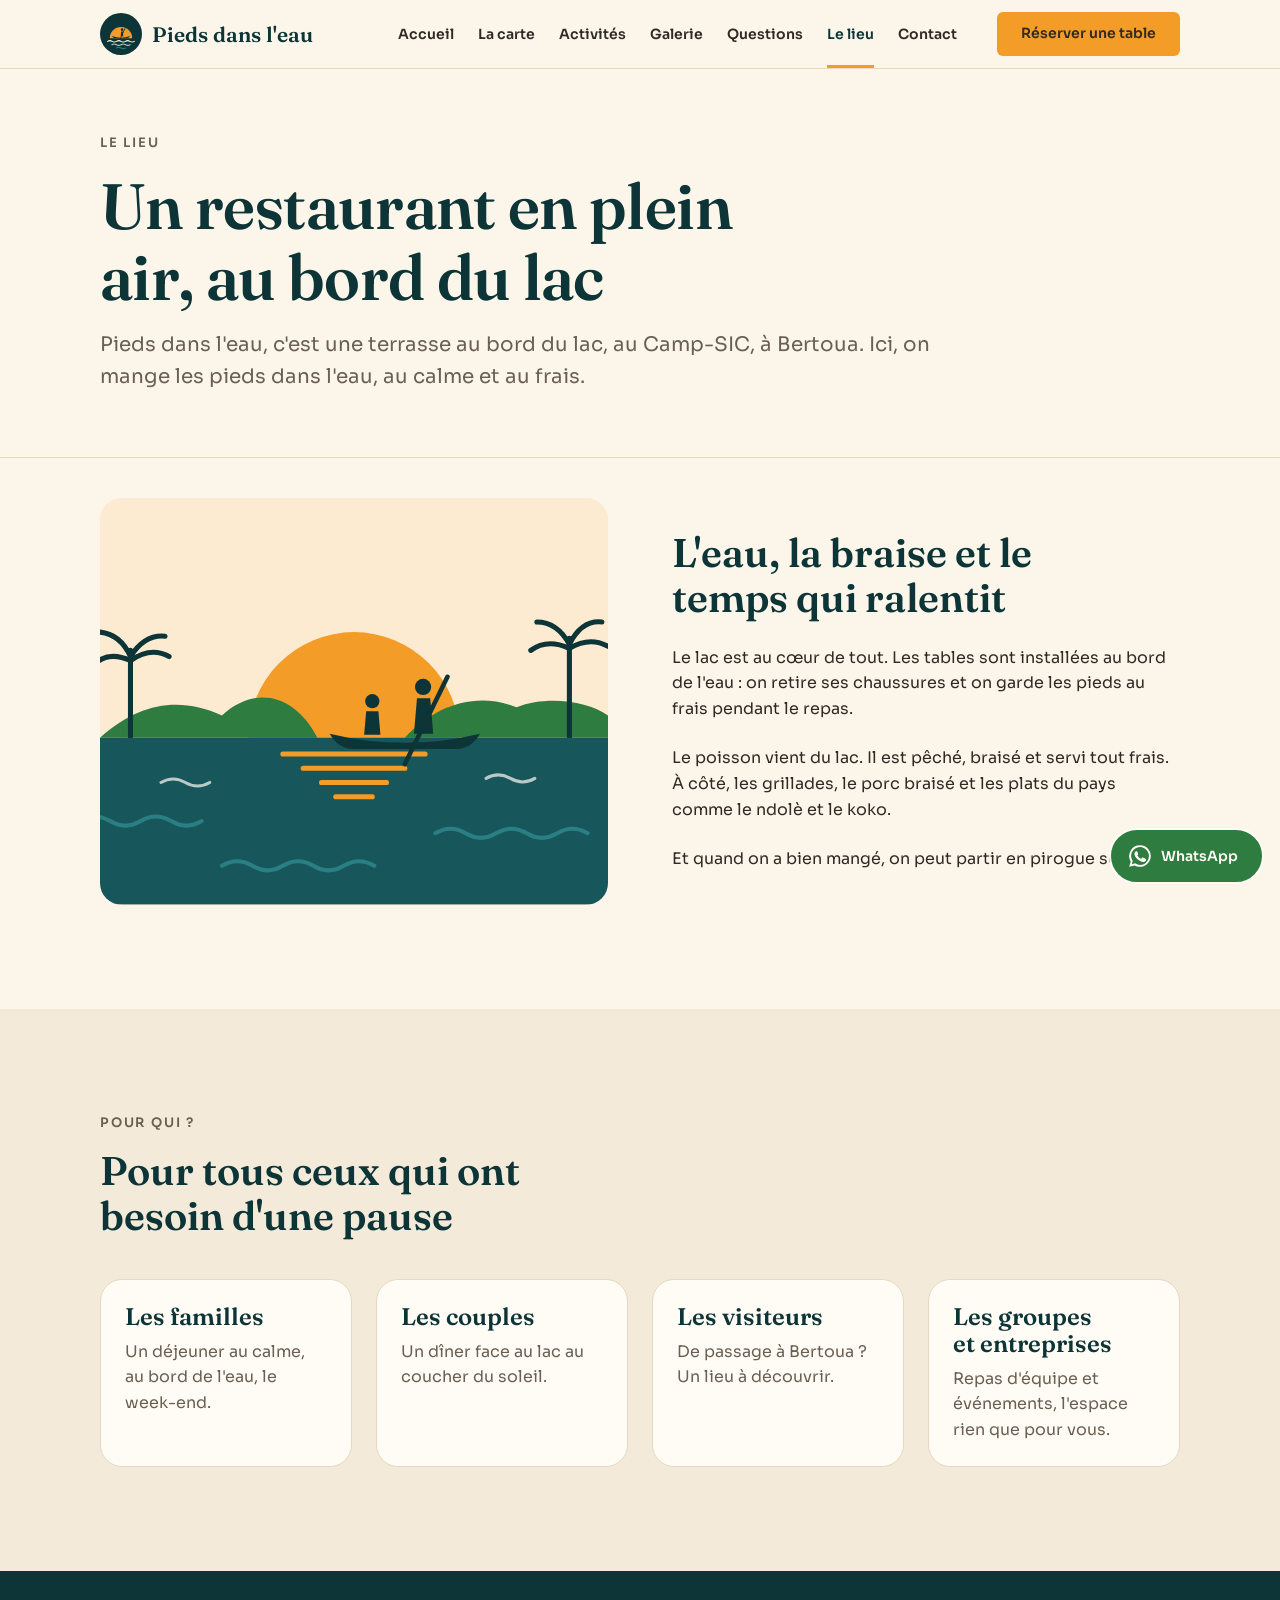
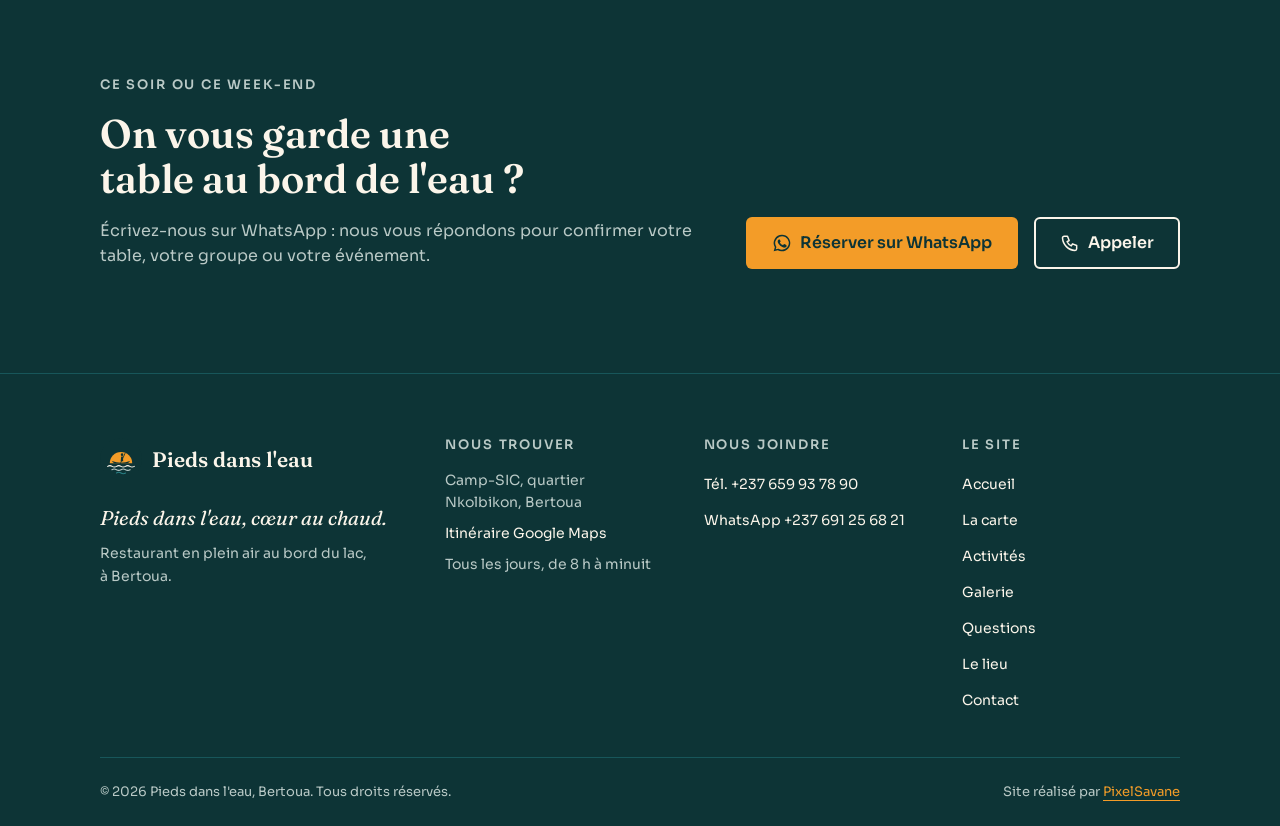
==== commit 831b50bd: "Add files via upload" ====
--- a/a-propos.html
+++ b/a-propos.html
@@ -11,7 +11,11 @@
 <meta property="og:site_name" content="Pieds dans l'eau">
 <meta property="og:title" content="Le lieu · Pieds dans l'eau, Bertoua">
 <meta property="og:description" content="Un restaurant en plein air au bord du lac, au Camp-SIC à Bertoua : on mange les pieds dans l'eau, au calme et au frais.">
-<meta property="og:image" content="images/partage.png">
+<meta property="og:url" content="https://pieds-dans-leau.vercel.app/a-propos.html">
+<meta property="og:image" content="https://pieds-dans-leau.vercel.app/images/partage.png">
+<meta property="og:image:width" content="1200">
+<meta property="og:image:height" content="630">
+<link rel="canonical" href="https://pieds-dans-leau.vercel.app/a-propos.html">
 <meta name="twitter:card" content="summary_large_image">
 <link rel="icon" href="images/logo.svg" type="image/svg+xml">
 <link rel="apple-touch-icon" href="images/icone-180.png">
@@ -53,23 +57,25 @@
   <div class="conteneur grille g2" style="gap:var(--e-6);align-items:center">
     <div class="scene"><svg viewBox="0 0 500 400" role="img" aria-label="Illustration : le lac au coucher du soleil, une pirogue sur l'eau">
   <rect width="500" height="400" fill="#FDEBD1"/>
-  <circle cx="250" cy="236" r="104" fill="#F39C28"/>
+  <circle class="anim-soleil" cx="250" cy="236" r="104" fill="#F39C28"/>
   <path d="M0 236 C40 200 80 196 120 214 C150 186 190 190 214 236 Z" fill="#2F7C40"/>
   <path d="M300 236 C330 204 370 190 410 206 C440 194 480 200 500 214 V236 Z" fill="#2F7C40"/>
-  <path d="M30 236 V150 M30 160 q-22 -10 -36 4 M30 160 q20 -14 38 -4 M30 156 q-10 -22 -30 -24 M30 156 q14 -22 34 -20" stroke="#0D3436" stroke-width="5" fill="none" stroke-linecap="round"/>
-  <path d="M462 236 V138 M462 148 q-22 -10 -38 2 M462 148 q20 -12 38 -2 M462 144 q-12 -22 -32 -22 M462 144 q12 -24 32 -22" stroke="#0D3436" stroke-width="5" fill="none" stroke-linecap="round"/>
+  <g class="anim-palme"><path d="M30 236 V150 M30 160 q-22 -10 -36 4 M30 160 q20 -14 38 -4 M30 156 q-10 -22 -30 -24 M30 156 q14 -22 34 -20" stroke="#0D3436" stroke-width="5" fill="none" stroke-linecap="round"/></g>
+  <g class="anim-palme lent"><path d="M462 236 V138 M462 148 q-22 -10 -38 2 M462 148 q20 -12 38 -2 M462 144 q-12 -22 -32 -22 M462 144 q12 -24 32 -22" stroke="#0D3436" stroke-width="5" fill="none" stroke-linecap="round"/></g>
   <rect y="236" width="500" height="164" fill="#17565A"/>
-  <path d="M180 252 h140 M200 266 h100 M218 280 h64 M232 294 h36" stroke="#F39C28" stroke-width="5" stroke-linecap="round"/>
-  <path d="M40 318 q15 -9 30 0 t30 0 t30 0 M330 330 q15 -9 30 0 t30 0 t30 0 t30 0 M120 362 q15 -9 30 0 t30 0 t30 0 t30 0 t30 0" stroke="#2A7F84" stroke-width="4" fill="none" stroke-linecap="round"/>
-  <path d="M60 280 q12 -7 24 0 t24 0 M380 276 q12 -7 24 0 t24 0" stroke="#B9C9C6" stroke-width="3" fill="none" stroke-linecap="round"/>
-  <g fill="#0D3436">
-    <path d="M226 232 Q300 250 374 232 Q366 246 352 247 L248 247 Q234 246 226 232 Z"/>
-    <circle cx="318" cy="186" r="8"/>
-    <path d="M312 197 h13 l3 35 h-19 Z"/>
-    <circle cx="268" cy="200" r="7"/>
-    <path d="M262 210 h12 l2 23 h-16 Z"/>
+  <path class="anim-reflet" d="M180 252 h140 M200 266 h100 M218 280 h64 M232 294 h36" stroke="#F39C28" stroke-width="5" stroke-linecap="round"/>
+  <g class="anim-vague"><path d="M-20 318 q15 -9 30 0 t30 0 t30 0 t30 0 M330 330 q15 -9 30 0 t30 0 t30 0 t30 0 t30 0 M120 362 q15 -9 30 0 t30 0 t30 0 t30 0 t30 0" stroke="#2A7F84" stroke-width="4" fill="none" stroke-linecap="round"/></g>
+  <g class="anim-vague inverse"><path d="M60 280 q12 -7 24 0 t24 0 M380 276 q12 -7 24 0 t24 0" stroke="#B9C9C6" stroke-width="3" fill="none" stroke-linecap="round"/></g>
+  <g class="anim-pirogue">
+    <g fill="#0D3436">
+      <path d="M226 232 Q300 250 374 232 Q366 246 352 247 L248 247 Q234 246 226 232 Z"/>
+      <circle cx="318" cy="186" r="8"/>
+      <path d="M312 197 h13 l3 35 h-19 Z"/>
+      <circle cx="268" cy="200" r="7"/>
+      <path d="M262 210 h12 l2 23 h-16 Z"/>
+    </g>
+    <path class="anim-pagaie" d="M342 176 L300 262" stroke="#0D3436" stroke-width="4.5" stroke-linecap="round"/>
   </g>
-  <path d="M342 176 L300 262" stroke="#0D3436" stroke-width="4.5" stroke-linecap="round"/>
 </svg></div>
     <div style="display:grid;gap:var(--e-4)">
       <h2>L'eau, la braise et le temps qui ralentit</h2>
--- a/style.css
+++ b/style.css
@@ -123,6 +123,8 @@
 
 .categorie + .categorie { margin-top: var(--e-5); }
 .categorie > h2 { font-size: var(--t-h3); margin-bottom: var(--e-3); display: flex; align-items: baseline; gap: var(--e-3); }
+.categorie { padding-top: var(--e-4); border-top: var(--trait); }
+@media (min-width: 1000px) { .categorie { display: grid; grid-template-columns: 240px 1fr; gap: var(--e-5); } .categorie > h2 { flex-direction: column; gap: var(--e-1); position: sticky; top: 96px; align-self: start; } }
 .categorie > h2 small { font-family: var(--police-texte); font-size: var(--t-petit); font-weight: 400; color: var(--texte-doux); }
 
 .plat { background: var(--surface); border: var(--trait); border-radius: var(--rayon-grand); overflow: hidden; display: grid; }
@@ -240,3 +242,107 @@
 body { padding-bottom: 0; }
 
 @media (prefers-reduced-motion: reduce) { html { scroll-behavior: auto; } * { transition: none !important; } }
+/* =================== Interactions et animations =================== */
+
+/* Badge « Ouvert maintenant » */
+.statut { display: inline-flex; align-items: center; gap: 8px; font-weight: 600; font-size: var(--t-petit); color: var(--texte-doux); }
+.statut::before { content: ""; width: 9px; height: 9px; border-radius: 50%; background: var(--sable-400); flex: none; }
+.statut.est-ouvert { color: var(--foret); }
+.statut.est-ouvert::before { background: var(--foret); box-shadow: 0 0 0 0 var(--foret); animation: pouls 2.4s ease-out infinite; }
+.statut.est-ferme { color: var(--erreur); }
+.statut.est-ferme::before { background: var(--erreur); }
+.heros-infos .statut { width: 100%; }
+@keyframes pouls { 0% { box-shadow: 0 0 0 0 rgba(47, 124, 64, .45); } 70% { box-shadow: 0 0 0 8px rgba(47, 124, 64, 0); } 100% { box-shadow: 0 0 0 0 rgba(47, 124, 64, 0); } }
+
+/* Apparitions au défilement */
+.js .revele { opacity: 0; transform: translateY(18px); transition: opacity 600ms ease, transform 600ms cubic-bezier(.2, .7, .2, 1); }
+.js .revele.vu { opacity: 1; transform: none; }
+.atouts li.revele:nth-child(2n) { transition-delay: 80ms; }
+.grille > .revele:nth-child(2) { transition-delay: 80ms; }
+.grille > .revele:nth-child(3) { transition-delay: 160ms; }
+.grille > .revele:nth-child(4) { transition-delay: 240ms; }
+
+/* Illustration du lac vivante */
+.anim-vague { animation: houle 6s ease-in-out infinite alternate; }
+.anim-vague.inverse { animation-duration: 4.5s; animation-direction: alternate-reverse; }
+.anim-pirogue { animation: flotte 4s ease-in-out infinite; transform-origin: 300px 240px; }
+.anim-pagaie { animation: pagaie 4s ease-in-out infinite; transform-origin: 321px 219px; }
+.anim-soleil { animation: lueur 7s ease-in-out infinite alternate; transform-origin: 250px 236px; }
+.anim-reflet { animation: scintille 3s ease-in-out infinite alternate; }
+.anim-palme { animation: brise 5s ease-in-out infinite alternate; transform-box: fill-box; transform-origin: 50% 100%; }
+.anim-palme.lent { animation-duration: 6.5s; }
+@keyframes houle { from { transform: translateX(-14px); } to { transform: translateX(14px); } }
+@keyframes flotte { 0%, 100% { transform: translateY(0) rotate(0); } 50% { transform: translateY(4px) rotate(-1.2deg); } }
+@keyframes pagaie { 0%, 100% { transform: rotate(0); } 50% { transform: rotate(9deg); } }
+@keyframes lueur { from { transform: scale(1); } to { transform: scale(1.035); } }
+@keyframes scintille { from { opacity: 1; } to { opacity: .55; } }
+@keyframes brise { from { transform: rotate(-1.5deg); } to { transform: rotate(2deg); } }
+
+/* Changement de catégorie sur la carte */
+#carte.apparait { animation: fondu 320ms ease; }
+@keyframes fondu { from { opacity: 0; transform: translateY(6px); } to { opacity: 1; transform: none; } }
+
+/* Boutons Ajouter et quantité */
+.ajouter { display: inline-flex; align-items: center; gap: 6px; min-height: 44px; padding: 0 var(--e-3); border-radius: var(--rayon-petit); border: 2px solid var(--titre); background: transparent; color: var(--titre); font: 600 var(--t-petit)/1 var(--police-texte); cursor: pointer; transition: background-color var(--duree), color var(--duree); }
+.ajouter:hover { background: var(--titre); color: var(--sur-sombre); }
+.ajouter svg, .quantite svg { width: 18px; height: 18px; }
+.quantite { display: inline-flex; align-items: center; border-radius: var(--rayon-petit); background: var(--action); color: var(--sur-action); animation: fondu 200ms ease; }
+.quantite button { width: 44px; height: 44px; display: grid; place-items: center; border: 0; background: transparent; color: inherit; cursor: pointer; border-radius: var(--rayon-petit); }
+.quantite button:hover { background: var(--action-survol); }
+.quantite output { min-width: 28px; text-align: center; font-weight: 600; font-variant-numeric: tabular-nums; }
+
+/* Barre du panier */
+.barre-panier { position: fixed; left: var(--e-3); right: var(--e-3); bottom: var(--e-3); z-index: 70; display: flex; justify-content: center; pointer-events: none; }
+.barre-panier[hidden] { display: none; }
+.barre-panier-bouton { pointer-events: auto; width: 100%; max-width: 520px; min-height: 60px; display: flex; align-items: center; gap: var(--e-3); padding: 0 var(--e-4); border: 0; border-radius: var(--rayon-grand); background: var(--sombre); color: var(--sur-sombre); font: 600 var(--t-corps)/1.2 var(--police-texte); cursor: pointer; text-align: left; }
+.barre-panier-bouton svg { width: 24px; height: 24px; color: var(--action); flex: none; }
+.barre-panier-texte { flex: 1; }
+.barre-panier-voir { color: var(--action); font-size: var(--t-petit); white-space: nowrap; }
+.barre-panier.rebond .barre-panier-bouton { animation: rebond 420ms cubic-bezier(.3, 1.6, .5, 1); }
+@keyframes rebond { 0% { transform: scale(1); } 40% { transform: scale(1.04); } 100% { transform: scale(1); } }
+body.avec-panier .wa-flottant { bottom: calc(var(--e-3) + 72px); }
+body.avec-panier .pied { padding-bottom: 104px; }
+
+/* Fenêtre du panier */
+.fenetre-panier { border: 0; padding: 0; width: min(520px, 100%); max-width: 100%; max-height: 92vh; margin: auto auto 0; border-radius: var(--rayon-grand) var(--rayon-grand) 0 0; background: var(--fond); color: var(--texte); }
+@media (min-width: 640px) { .fenetre-panier { margin: auto; border-radius: var(--rayon-grand); } }
+.fenetre-panier[open] { animation: monte 260ms cubic-bezier(.2, .7, .2, 1); }
+@keyframes monte { from { transform: translateY(40px); opacity: 0; } to { transform: none; opacity: 1; } }
+.fenetre-panier::backdrop { background: var(--voile); }
+.fenetre-tete { display: flex; justify-content: space-between; align-items: center; padding: var(--e-4) var(--e-4) var(--e-3); border-bottom: var(--trait); position: sticky; top: 0; background: var(--fond); }
+.fenetre-tete h2 { font-size: var(--t-h3); }
+.fermer-panier { width: 44px; height: 44px; border-radius: var(--rayon-rond); border: 1px solid var(--bordure-champ); background: transparent; font-size: 24px; color: var(--titre); cursor: pointer; }
+.fenetre-corps { padding: var(--e-3) var(--e-4) var(--e-4); display: grid; gap: var(--e-4); }
+.lignes-panier { list-style: none; padding: 0; }
+.lignes-panier li { display: flex; justify-content: space-between; align-items: center; gap: var(--e-3); padding: var(--e-3) 0; border-bottom: var(--trait); }
+.lignes-panier b { display: block; color: var(--titre); }
+.lignes-panier small { color: var(--lien); font-weight: 600; font-variant-numeric: tabular-nums; }
+.panier-vide { color: var(--texte-doux); justify-content: center !important; text-align: center; }
+.total-panier { display: flex; justify-content: space-between; gap: var(--e-3); font-size: var(--t-petit); color: var(--texte-doux); }
+.total-panier b { font-size: var(--t-h4); color: var(--titre); font-variant-numeric: tabular-nums; }
+.form-commande { display: grid; gap: var(--e-3); }
+.form-commande[hidden] { display: none; }
+.form-commande .vider { justify-self: center; background: none; border: 0; font: 600 var(--t-petit) var(--police-texte); cursor: pointer; }
+.choix { border: 0; padding: 0; display: grid; grid-template-columns: 1fr 1fr; gap: var(--e-2); }
+.choix legend { font-weight: 600; font-size: var(--t-petit); color: var(--titre); margin-bottom: 6px; }
+.choix label { position: relative; }
+.choix input { position: absolute; opacity: 0; }
+.choix span { display: flex; align-items: center; justify-content: center; min-height: 48px; border: 1px solid var(--bordure-champ); border-radius: var(--rayon-petit); font-weight: 600; font-size: var(--t-petit); cursor: pointer; background: var(--surface); }
+.choix input:checked + span { background: var(--sombre); border-color: var(--sombre); color: var(--sur-sombre); }
+.choix input:focus-visible + span { outline: 3px solid var(--focus); outline-offset: 2px; }
+
+/* Visionneuse : photo précédente / suivante */
+.visionneuse .prec, .visionneuse .suiv { position: fixed; top: 50%; transform: translateY(-50%); width: 48px; height: 48px; border-radius: var(--rayon-rond); border: 0; background: var(--sur-sombre); color: var(--sombre); font-size: 30px; line-height: 1; cursor: pointer; }
+.visionneuse .prec { left: var(--e-3); }
+.visionneuse .suiv { right: var(--e-3); }
+
+/* Lien survolé dans le menu : soulignement qui glisse */
+@media (min-width: 1040px) {
+  .nav ul a { background: linear-gradient(var(--action), var(--action)) left bottom / 0 3px no-repeat; transition: background-size var(--duree) ease; }
+  .nav ul a:hover { background-size: 100% 3px; }
+}
+
+@media (prefers-reduced-motion: reduce) {
+  .js .revele { opacity: 1; transform: none; }
+  [class^="anim-"], [class*=" anim-"], .statut::before, .quantite, #carte.apparait, .fenetre-panier[open], .barre-panier.rebond .barre-panier-bouton { animation: none !important; }
+}
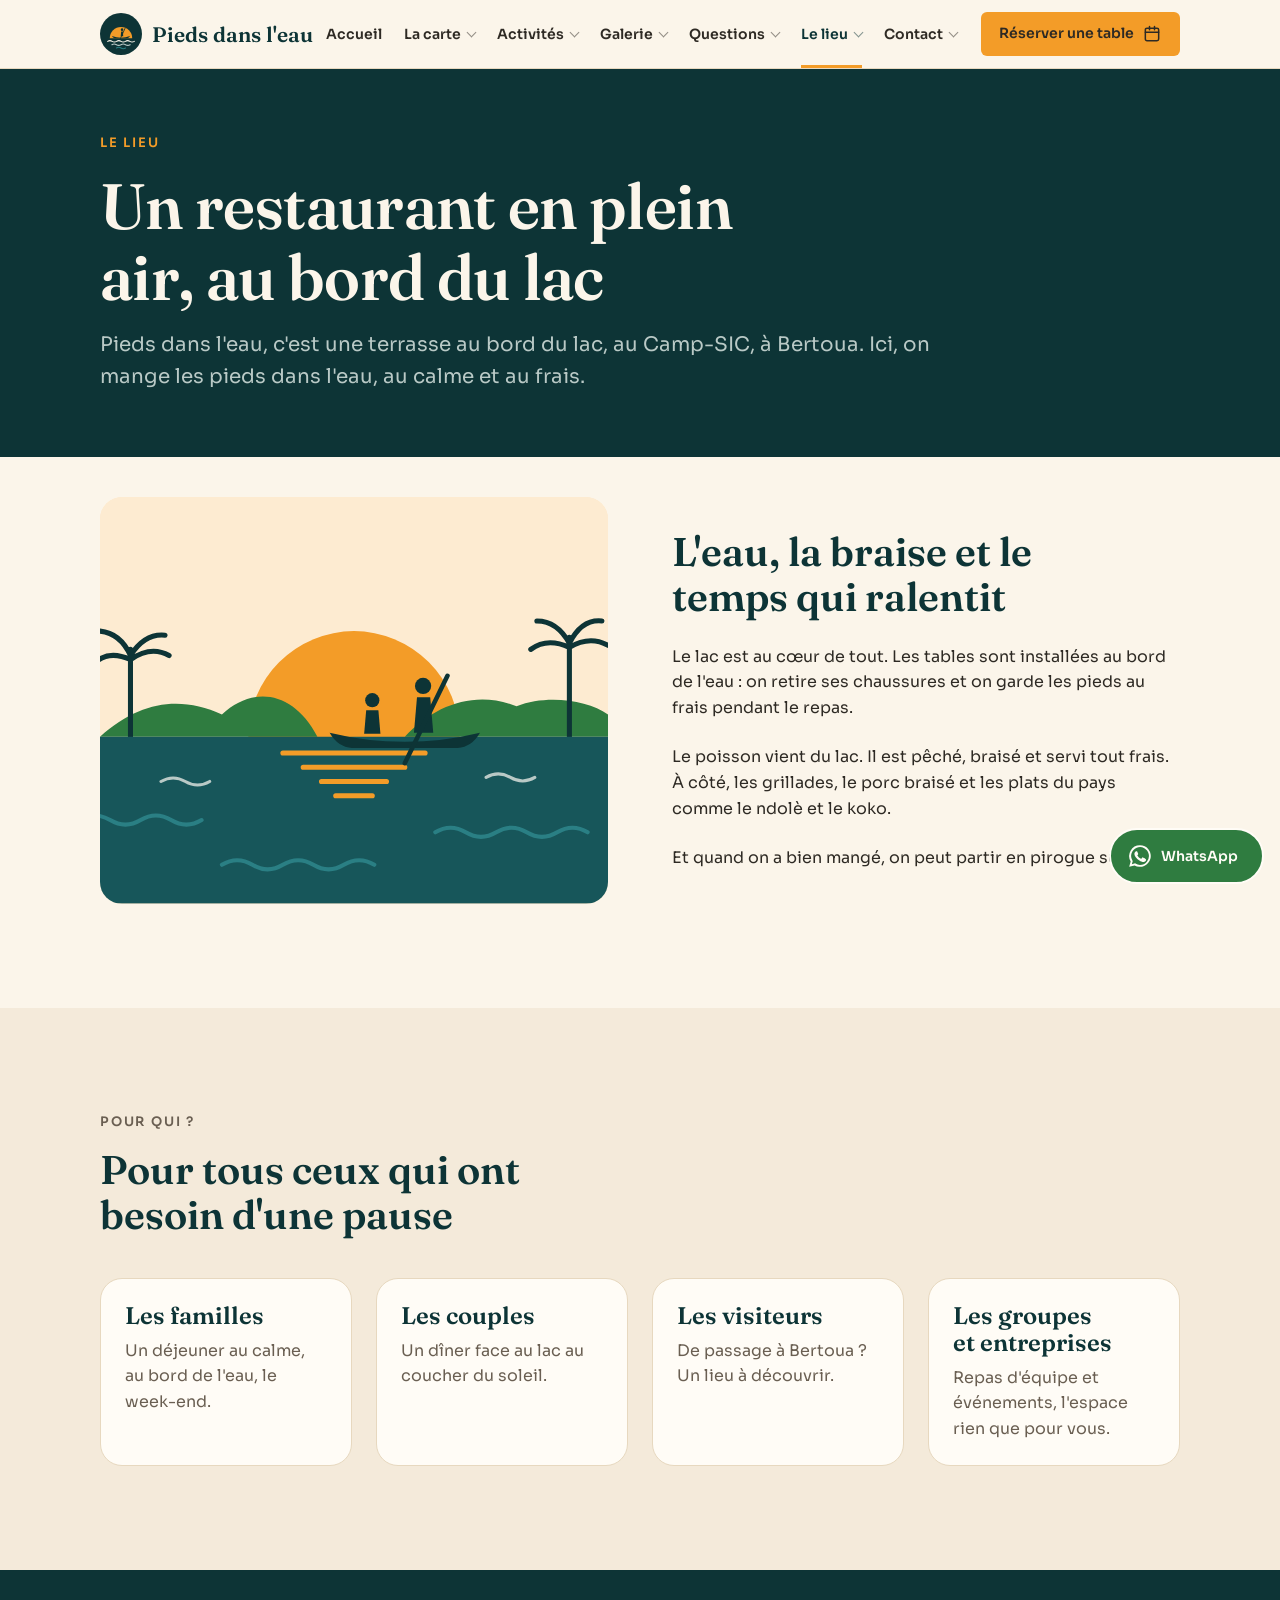
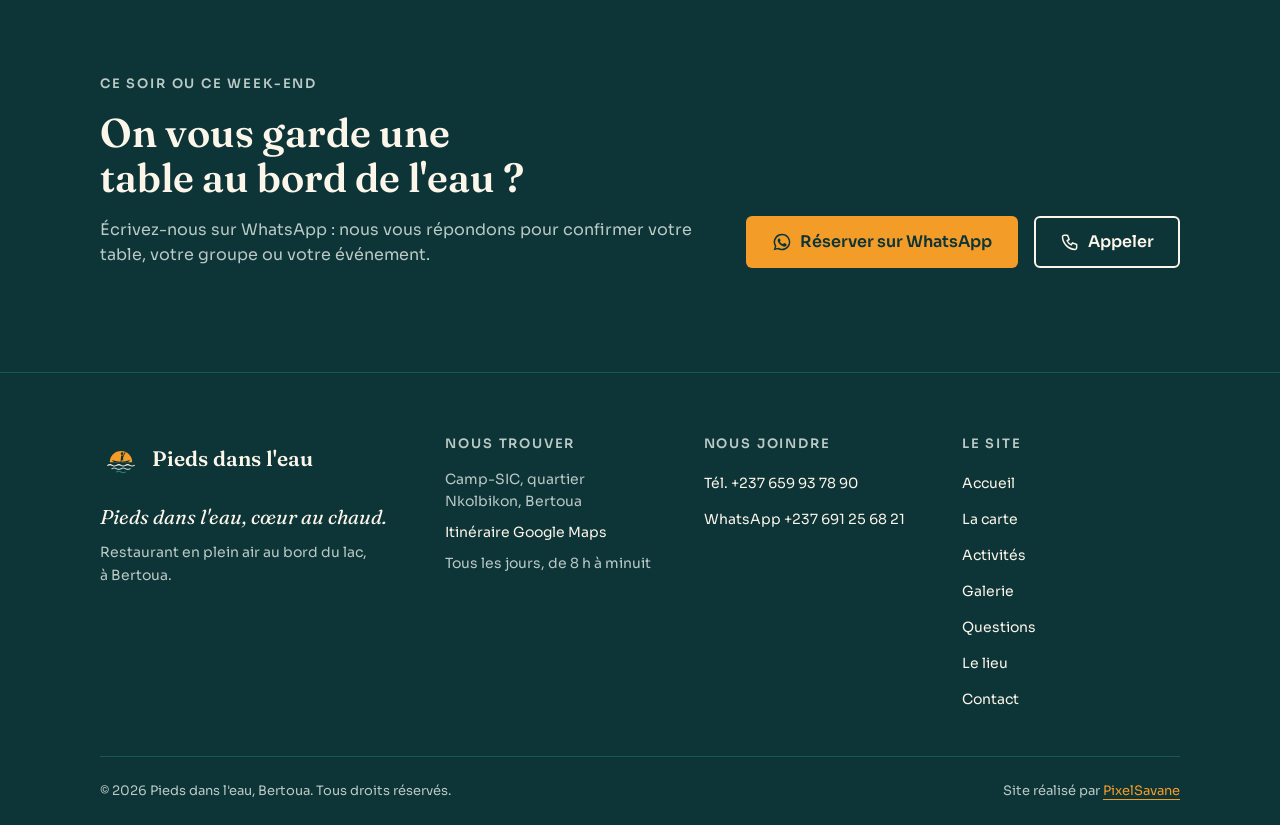
==== commit fe3ffb40: "Nouveau design inspiré de « Verdeo » : héros sombre, favoris, bandeau de réservation - Accueil : hér" ====
--- a/a-propos.html
+++ b/a-propos.html
@@ -1,163 +1,163 @@
-<!doctype html>
-<html lang="fr">
-<head>
-<meta charset="utf-8">
-<meta name="viewport" content="width=device-width, initial-scale=1">
-<title>Le lieu · Pieds dans l'eau, Bertoua</title>
-<meta name="description" content="Un restaurant en plein air au bord du lac, au Camp-SIC à Bertoua : on mange les pieds dans l'eau, au calme et au frais.">
-<meta name="theme-color" content="#0D3436">
-<meta property="og:type" content="website">
-<meta property="og:locale" content="fr_FR">
-<meta property="og:site_name" content="Pieds dans l'eau">
-<meta property="og:title" content="Le lieu · Pieds dans l'eau, Bertoua">
-<meta property="og:description" content="Un restaurant en plein air au bord du lac, au Camp-SIC à Bertoua : on mange les pieds dans l'eau, au calme et au frais.">
-<meta property="og:url" content="https://pieds-dans-leau.vercel.app/a-propos.html">
-<meta property="og:image" content="https://pieds-dans-leau.vercel.app/images/partage.png">
-<meta property="og:image:width" content="1200">
-<meta property="og:image:height" content="630">
-<link rel="canonical" href="https://pieds-dans-leau.vercel.app/a-propos.html">
-<meta name="twitter:card" content="summary_large_image">
-<link rel="icon" href="images/logo.svg" type="image/svg+xml">
-<link rel="apple-touch-icon" href="images/icone-180.png">
-<link rel="preconnect" href="https://fonts.googleapis.com">
-<link rel="preconnect" href="https://fonts.gstatic.com" crossorigin>
-<link href="https://fonts.googleapis.com/css2?family=Fraunces:ital,opsz,wght@0,9..144,500;0,9..144,600;1,9..144,500&amp;family=Sora:wght@400;600&amp;display=swap" rel="stylesheet">
-<link rel="stylesheet" href="tokens.css">
-<link rel="stylesheet" href="style.css">
-</head>
-<body>
-<a class="saut" href="#contenu">Aller au contenu</a>
-<header class="entete">
-  <div class="conteneur">
-    <a class="marque" href="index.html" aria-label="Pieds dans l'eau, accueil"><img src="images/logo.svg" alt="" width="42" height="42"><span>Pieds dans l'eau</span></a>
-    <button class="nav-bouton" type="button" aria-expanded="false" aria-controls="nav"><svg viewBox="0 0 24 24" fill="none" stroke="currentColor" stroke-width="2" stroke-linecap="round" aria-hidden="true"><path d="M4 7h16M4 12h16M4 17h16"/></svg>Menu</button>
-    <nav class="nav" id="nav" aria-label="Navigation principale">
-      <ul>
-      <li><a href="index.html">Accueil</a></li>
-      <li><a href="carte.html">La carte</a></li>
-      <li><a href="activites.html">Activités</a></li>
-      <li><a href="galerie.html">Galerie</a></li>
-      <li><a href="questions.html">Questions</a></li>
-      <li><a href="a-propos.html" aria-current="page">Le lieu</a></li>
-      <li><a href="contact.html">Contact</a></li>
-      </ul>
-      <a class="bouton b-action" href="contact.html#reserver">Réserver une table</a>
-    </nav>
-  </div>
-</header>
-<section class="page-tete">
-  <div class="conteneur">
-    <span class="surtitre">Le lieu</span>
-    <h1>Un restaurant en plein air, au bord du lac</h1>
-    <p class="chapeau">Pieds dans l'eau, c'est une terrasse au bord du lac, au Camp-SIC, à Bertoua. Ici, on mange les pieds dans l'eau, au calme et au frais.</p>
-  </div>
-</section>
-<main id="contenu">
-<section class="section" style="padding-top:var(--e-5)">
-  <div class="conteneur grille g2" style="gap:var(--e-6);align-items:center">
-    <div class="scene"><svg viewBox="0 0 500 400" role="img" aria-label="Illustration : le lac au coucher du soleil, une pirogue sur l'eau">
-  <rect width="500" height="400" fill="#FDEBD1"/>
-  <circle class="anim-soleil" cx="250" cy="236" r="104" fill="#F39C28"/>
-  <path d="M0 236 C40 200 80 196 120 214 C150 186 190 190 214 236 Z" fill="#2F7C40"/>
-  <path d="M300 236 C330 204 370 190 410 206 C440 194 480 200 500 214 V236 Z" fill="#2F7C40"/>
-  <g class="anim-palme"><path d="M30 236 V150 M30 160 q-22 -10 -36 4 M30 160 q20 -14 38 -4 M30 156 q-10 -22 -30 -24 M30 156 q14 -22 34 -20" stroke="#0D3436" stroke-width="5" fill="none" stroke-linecap="round"/></g>
-  <g class="anim-palme lent"><path d="M462 236 V138 M462 148 q-22 -10 -38 2 M462 148 q20 -12 38 -2 M462 144 q-12 -22 -32 -22 M462 144 q12 -24 32 -22" stroke="#0D3436" stroke-width="5" fill="none" stroke-linecap="round"/></g>
-  <rect y="236" width="500" height="164" fill="#17565A"/>
-  <path class="anim-reflet" d="M180 252 h140 M200 266 h100 M218 280 h64 M232 294 h36" stroke="#F39C28" stroke-width="5" stroke-linecap="round"/>
-  <g class="anim-vague"><path d="M-20 318 q15 -9 30 0 t30 0 t30 0 t30 0 M330 330 q15 -9 30 0 t30 0 t30 0 t30 0 t30 0 M120 362 q15 -9 30 0 t30 0 t30 0 t30 0 t30 0" stroke="#2A7F84" stroke-width="4" fill="none" stroke-linecap="round"/></g>
-  <g class="anim-vague inverse"><path d="M60 280 q12 -7 24 0 t24 0 M380 276 q12 -7 24 0 t24 0" stroke="#B9C9C6" stroke-width="3" fill="none" stroke-linecap="round"/></g>
-  <g class="anim-pirogue">
-    <g fill="#0D3436">
-      <path d="M226 232 Q300 250 374 232 Q366 246 352 247 L248 247 Q234 246 226 232 Z"/>
-      <circle cx="318" cy="186" r="8"/>
-      <path d="M312 197 h13 l3 35 h-19 Z"/>
-      <circle cx="268" cy="200" r="7"/>
-      <path d="M262 210 h12 l2 23 h-16 Z"/>
-    </g>
-    <path class="anim-pagaie" d="M342 176 L300 262" stroke="#0D3436" stroke-width="4.5" stroke-linecap="round"/>
-  </g>
-</svg></div>
-    <div style="display:grid;gap:var(--e-4)">
-      <h2>L'eau, la braise et le temps qui ralentit</h2>
-      <p>Le lac est au cœur de tout. Les tables sont installées au bord de l'eau : on retire ses chaussures et on garde les pieds au frais pendant le repas.</p>
-      <p>Le poisson vient du lac. Il est pêché, braisé et servi tout frais. À côté, les grillades, le porc braisé et les plats du pays comme le ndolè et le koko.</p>
-      <p>Et quand on a bien mangé, on peut partir en pirogue sur le lac.</p>
-    </div>
-  </div>
-</section>
-<!-- À REMPLACER : notre histoire et l'équipe (qui a créé le lieu, depuis quand, pourquoi).
-<section class="section section-alt"><div class="conteneur"><div class="section-tete"><span class="surtitre">Notre histoire</span><h2>…</h2><p>…</p></div></div></section>
--->
-<section class="section section-alt">
-  <div class="conteneur">
-    <div class="section-tete"><span class="surtitre">Pour qui ?</span><h2>Pour tous ceux qui ont besoin d'une pause</h2></div>
-    <div class="grille g4">
-      <div class="carte"><h3>Les familles</h3><p>Un déjeuner au calme, au bord de l'eau, le week-end.</p></div>
-      <div class="carte"><h3>Les couples</h3><p>Un dîner face au lac au coucher du soleil.</p></div>
-      <div class="carte"><h3>Les visiteurs</h3><p>De passage à Bertoua ? Un lieu à découvrir.</p></div>
-      <div class="carte"><h3>Les groupes et entreprises</h3><p>Repas d'équipe et événements, l'espace rien que pour vous.</p></div>
-    </div>
-  </div>
-</section>
-<section class="section sombre soir">
-  <div class="conteneur">
-    <div style="display:grid;gap:var(--e-3)">
-      <span class="surtitre">Ce soir ou ce week-end</span>
-      <h2>On vous garde une table au bord de l'eau ?</h2>
-      <p>Écrivez-nous sur WhatsApp : nous vous répondons pour confirmer votre table, votre groupe ou votre événement.</p>
-    </div>
-    <div class="boutons">
-      <a class="bouton b-action" data-wa="Bonjour Pieds dans l'eau ! Je voudrais réserver une table." href="https://wa.me/237691256821"><svg viewBox="0 0 24 24" fill="currentColor" aria-hidden="true"><path d="M12 2a10 10 0 0 0-8.6 15.1L2 22l5-1.3A10 10 0 1 0 12 2Zm0 18.2a8.2 8.2 0 0 1-4.2-1.2l-.3-.2-3 .8.8-2.9-.2-.3A8.2 8.2 0 1 1 12 20.2Zm4.5-6.1c-.2-.1-1.5-.7-1.7-.8-.2-.1-.4-.1-.6.1l-.8 1c-.1.2-.3.2-.5.1a6.7 6.7 0 0 1-3.3-2.9c-.2-.4.2-.4.7-1.3.1-.2 0-.3 0-.4l-.8-1.8c-.2-.5-.4-.4-.6-.4h-.5a1 1 0 0 0-.7.3 3 3 0 0 0-.9 2.2 5.2 5.2 0 0 0 1.1 2.7 11.8 11.8 0 0 0 4.5 4c1.7.7 2.3.8 3.2.6a2.7 2.7 0 0 0 1.8-1.2 2.2 2.2 0 0 0 .1-1.3c0-.1-.2-.2-.5-.3Z"/></svg>Réserver sur WhatsApp</a>
-      <a class="bouton b-second" href="tel:+237659937890"><svg viewBox="0 0 24 24" fill="none" stroke="currentColor" stroke-width="1.8" stroke-linecap="round" stroke-linejoin="round" aria-hidden="true"><path d="M5 4h4l2 5-2.5 1.5a11 11 0 0 0 5 5L15 13l5 2v4a2 2 0 0 1-2 2A16 16 0 0 1 3 6a2 2 0 0 1 2-2"/></svg>Appeler</a>
-    </div>
-  </div>
-</section>
-</main>
-<footer class="pied">
-  <div class="conteneur">
-    <div class="pied-grille">
-      <div>
-        <a class="marque" href="index.html"><img src="images/logo.svg" alt="" width="42" height="42"><span>Pieds dans l'eau</span></a>
-        <p class="slogan">Pieds dans l'eau, cœur au chaud.</p>
-        <p style="margin-top:var(--e-2)">Restaurant en plein air au bord du lac, à Bertoua.</p>
-      </div>
-      <div>
-        <h2>Nous trouver</h2>
-        <ul>
-          <li>Camp-SIC, quartier Nkolbikon, Bertoua</li>
-          <li><a href="https://www.google.com/maps/search/?api=1&amp;query=Camp+SIC+Nkolbikon+Bertoua" target="_blank" rel="noopener">Itinéraire Google Maps</a></li>
-          <li>Tous les jours, de 8 h à minuit</li>
-        </ul>
-      </div>
-      <div>
-        <h2>Nous joindre</h2>
-        <ul>
-          <li><a href="tel:+237659937890">Tél. +237 659 93 78 90</a></li>
-          <li><a data-wa="Bonjour Pieds dans l'eau !" href="https://wa.me/237691256821">WhatsApp +237 691 25 68 21</a></li>
-          <!-- À AJOUTER : email, Facebook, Instagram, TikTok -->
-        </ul>
-      </div>
-      <div>
-        <h2>Le site</h2>
-        <ul>
-          <li><a href="index.html">Accueil</a></li>
-          <li><a href="carte.html">La carte</a></li>
-          <li><a href="activites.html">Activités</a></li>
-          <li><a href="galerie.html">Galerie</a></li>
-          <li><a href="questions.html">Questions</a></li>
-          <li><a href="a-propos.html">Le lieu</a></li>
-          <li><a href="contact.html">Contact</a></li>
-        </ul>
-      </div>
-    </div>
-    <div class="copyright">
-      <p>© <span data-annee>2026</span> Pieds dans l'eau, Bertoua. Tous droits réservés.</p>
-      <p>Site réalisé par <a class="credit" href="https://wa.me/237696229416?text=Bonjour%20PixelSavane%20%21%20J%27ai%20vu%20le%20site%20de%20Pieds%20dans%20l%27eau%20et%20je%20voudrais%20un%20site%20moi%20aussi." target="_blank" rel="noopener">PixelSavane</a></p>
-    </div>
-  </div>
-</footer>
-<a class="wa-flottant" data-wa="Bonjour Pieds dans l'eau ! J'ai une question." href="https://wa.me/237691256821" aria-label="Nous écrire sur WhatsApp"><svg viewBox="0 0 24 24" fill="currentColor" aria-hidden="true"><path d="M12 2a10 10 0 0 0-8.6 15.1L2 22l5-1.3A10 10 0 1 0 12 2Zm0 18.2a8.2 8.2 0 0 1-4.2-1.2l-.3-.2-3 .8.8-2.9-.2-.3A8.2 8.2 0 1 1 12 20.2Zm4.5-6.1c-.2-.1-1.5-.7-1.7-.8-.2-.1-.4-.1-.6.1l-.8 1c-.1.2-.3.2-.5.1a6.7 6.7 0 0 1-3.3-2.9c-.2-.4.2-.4.7-1.3.1-.2 0-.3 0-.4l-.8-1.8c-.2-.5-.4-.4-.6-.4h-.5a1 1 0 0 0-.7.3 3 3 0 0 0-.9 2.2 5.2 5.2 0 0 0 1.1 2.7 11.8 11.8 0 0 0 4.5 4c1.7.7 2.3.8 3.2.6a2.7 2.7 0 0 0 1.8-1.2 2.2 2.2 0 0 0 .1-1.3c0-.1-.2-.2-.5-.3Z"/></svg><span>WhatsApp</span></a>
-<script src="contenu.js"></script>
-<script src="site.js"></script>
-</body>
-</html>
+<!doctype html>
+<html lang="fr">
+<head>
+<meta charset="utf-8">
+<meta name="viewport" content="width=device-width, initial-scale=1">
+<title>Le lieu · Pieds dans l'eau, Bertoua</title>
+<meta name="description" content="Un restaurant en plein air au bord du lac, au Camp-SIC à Bertoua : on mange les pieds dans l'eau, au calme et au frais.">
+<meta name="theme-color" content="#0D3436">
+<meta property="og:type" content="website">
+<meta property="og:locale" content="fr_FR">
+<meta property="og:site_name" content="Pieds dans l'eau">
+<meta property="og:title" content="Le lieu · Pieds dans l'eau, Bertoua">
+<meta property="og:description" content="Un restaurant en plein air au bord du lac, au Camp-SIC à Bertoua : on mange les pieds dans l'eau, au calme et au frais.">
+<meta property="og:url" content="https://pieds-dans-leau.vercel.app/a-propos.html">
+<meta property="og:image" content="https://pieds-dans-leau.vercel.app/images/partage.png">
+<meta property="og:image:width" content="1200">
+<meta property="og:image:height" content="630">
+<link rel="canonical" href="https://pieds-dans-leau.vercel.app/a-propos.html">
+<meta name="twitter:card" content="summary_large_image">
+<link rel="icon" href="images/logo.svg" type="image/svg+xml">
+<link rel="apple-touch-icon" href="images/icone-180.png">
+<link rel="preconnect" href="https://fonts.googleapis.com">
+<link rel="preconnect" href="https://fonts.gstatic.com" crossorigin>
+<link href="https://fonts.googleapis.com/css2?family=Fraunces:ital,opsz,wght@0,9..144,500;0,9..144,600;1,9..144,500&amp;family=Sora:wght@400;600&amp;display=swap" rel="stylesheet">
+<link rel="stylesheet" href="tokens.css">
+<link rel="stylesheet" href="style.css">
+</head>
+<body>
+<a class="saut" href="#contenu">Aller au contenu</a>
+<header class="entete">
+  <div class="conteneur">
+    <a class="marque" href="index.html" aria-label="Pieds dans l'eau, accueil"><img src="images/logo.svg" alt="" width="42" height="42"><span>Pieds dans l'eau</span></a>
+    <button class="nav-bouton" type="button" aria-expanded="false" aria-controls="nav"><svg viewBox="0 0 24 24" fill="none" stroke="currentColor" stroke-width="2" stroke-linecap="round" aria-hidden="true"><path d="M4 7h16M4 12h16M4 17h16"/></svg>Menu</button>
+    <nav class="nav" id="nav" aria-label="Navigation principale">
+      <ul>
+      <li><a href="index.html">Accueil</a></li>
+      <li><a href="carte.html">La carte</a></li>
+      <li><a href="activites.html">Activités</a></li>
+      <li><a href="galerie.html">Galerie</a></li>
+      <li><a href="questions.html">Questions</a></li>
+      <li><a href="a-propos.html" aria-current="page">Le lieu</a></li>
+      <li><a href="contact.html">Contact</a></li>
+      </ul>
+      <a class="bouton b-action" href="contact.html#reserver">Réserver une table<svg viewBox="0 0 24 24" fill="none" stroke="currentColor" stroke-width="1.8" stroke-linecap="round" stroke-linejoin="round" aria-hidden="true"><rect x="4" y="5" width="16" height="15" rx="2"/><path d="M4 10h16M9 3v4m6-4v4"/></svg></a>
+    </nav>
+  </div>
+</header>
+<section class="page-tete">
+  <div class="conteneur">
+    <span class="surtitre">Le lieu</span>
+    <h1>Un restaurant en plein air, au bord du lac</h1>
+    <p class="chapeau">Pieds dans l'eau, c'est une terrasse au bord du lac, au Camp-SIC, à Bertoua. Ici, on mange les pieds dans l'eau, au calme et au frais.</p>
+  </div>
+</section>
+<main id="contenu">
+<section class="section" style="padding-top:var(--e-5)">
+  <div class="conteneur grille g2" style="gap:var(--e-6);align-items:center">
+    <div class="scene"><svg viewBox="0 0 500 400" role="img" aria-label="Illustration : le lac au coucher du soleil, une pirogue sur l'eau">
+  <rect width="500" height="400" fill="#FDEBD1"/>
+  <circle class="anim-soleil" cx="250" cy="236" r="104" fill="#F39C28"/>
+  <path d="M0 236 C40 200 80 196 120 214 C150 186 190 190 214 236 Z" fill="#2F7C40"/>
+  <path d="M300 236 C330 204 370 190 410 206 C440 194 480 200 500 214 V236 Z" fill="#2F7C40"/>
+  <g class="anim-palme"><path d="M30 236 V150 M30 160 q-22 -10 -36 4 M30 160 q20 -14 38 -4 M30 156 q-10 -22 -30 -24 M30 156 q14 -22 34 -20" stroke="#0D3436" stroke-width="5" fill="none" stroke-linecap="round"/></g>
+  <g class="anim-palme lent"><path d="M462 236 V138 M462 148 q-22 -10 -38 2 M462 148 q20 -12 38 -2 M462 144 q-12 -22 -32 -22 M462 144 q12 -24 32 -22" stroke="#0D3436" stroke-width="5" fill="none" stroke-linecap="round"/></g>
+  <rect y="236" width="500" height="164" fill="#17565A"/>
+  <path class="anim-reflet" d="M180 252 h140 M200 266 h100 M218 280 h64 M232 294 h36" stroke="#F39C28" stroke-width="5" stroke-linecap="round"/>
+  <g class="anim-vague"><path d="M-20 318 q15 -9 30 0 t30 0 t30 0 t30 0 M330 330 q15 -9 30 0 t30 0 t30 0 t30 0 t30 0 M120 362 q15 -9 30 0 t30 0 t30 0 t30 0 t30 0" stroke="#2A7F84" stroke-width="4" fill="none" stroke-linecap="round"/></g>
+  <g class="anim-vague inverse"><path d="M60 280 q12 -7 24 0 t24 0 M380 276 q12 -7 24 0 t24 0" stroke="#B9C9C6" stroke-width="3" fill="none" stroke-linecap="round"/></g>
+  <g class="anim-pirogue">
+    <g fill="#0D3436">
+      <path d="M226 232 Q300 250 374 232 Q366 246 352 247 L248 247 Q234 246 226 232 Z"/>
+      <circle cx="318" cy="186" r="8"/>
+      <path d="M312 197 h13 l3 35 h-19 Z"/>
+      <circle cx="268" cy="200" r="7"/>
+      <path d="M262 210 h12 l2 23 h-16 Z"/>
+    </g>
+    <path class="anim-pagaie" d="M342 176 L300 262" stroke="#0D3436" stroke-width="4.5" stroke-linecap="round"/>
+  </g>
+</svg></div>
+    <div style="display:grid;gap:var(--e-4)">
+      <h2>L'eau, la braise et le temps qui ralentit</h2>
+      <p>Le lac est au cœur de tout. Les tables sont installées au bord de l'eau : on retire ses chaussures et on garde les pieds au frais pendant le repas.</p>
+      <p>Le poisson vient du lac. Il est pêché, braisé et servi tout frais. À côté, les grillades, le porc braisé et les plats du pays comme le ndolè et le koko.</p>
+      <p>Et quand on a bien mangé, on peut partir en pirogue sur le lac.</p>
+    </div>
+  </div>
+</section>
+<!-- À REMPLACER : notre histoire et l'équipe (qui a créé le lieu, depuis quand, pourquoi).
+<section class="section section-alt"><div class="conteneur"><div class="section-tete"><span class="surtitre">Notre histoire</span><h2>…</h2><p>…</p></div></div></section>
+-->
+<section class="section section-alt">
+  <div class="conteneur">
+    <div class="section-tete"><span class="surtitre">Pour qui ?</span><h2>Pour tous ceux qui ont besoin d'une pause</h2></div>
+    <div class="grille g4">
+      <div class="carte"><h3>Les familles</h3><p>Un déjeuner au calme, au bord de l'eau, le week-end.</p></div>
+      <div class="carte"><h3>Les couples</h3><p>Un dîner face au lac au coucher du soleil.</p></div>
+      <div class="carte"><h3>Les visiteurs</h3><p>De passage à Bertoua ? Un lieu à découvrir.</p></div>
+      <div class="carte"><h3>Les groupes et entreprises</h3><p>Repas d'équipe et événements, l'espace rien que pour vous.</p></div>
+    </div>
+  </div>
+</section>
+<section class="section sombre soir">
+  <div class="conteneur">
+    <div style="display:grid;gap:var(--e-3)">
+      <span class="surtitre">Ce soir ou ce week-end</span>
+      <h2>On vous garde une table au bord de l'eau ?</h2>
+      <p>Écrivez-nous sur WhatsApp : nous vous répondons pour confirmer votre table, votre groupe ou votre événement.</p>
+    </div>
+    <div class="boutons">
+      <a class="bouton b-action" data-wa="Bonjour Pieds dans l'eau ! Je voudrais réserver une table." href="https://wa.me/237691256821"><svg viewBox="0 0 24 24" fill="currentColor" aria-hidden="true"><path d="M12 2a10 10 0 0 0-8.6 15.1L2 22l5-1.3A10 10 0 1 0 12 2Zm0 18.2a8.2 8.2 0 0 1-4.2-1.2l-.3-.2-3 .8.8-2.9-.2-.3A8.2 8.2 0 1 1 12 20.2Zm4.5-6.1c-.2-.1-1.5-.7-1.7-.8-.2-.1-.4-.1-.6.1l-.8 1c-.1.2-.3.2-.5.1a6.7 6.7 0 0 1-3.3-2.9c-.2-.4.2-.4.7-1.3.1-.2 0-.3 0-.4l-.8-1.8c-.2-.5-.4-.4-.6-.4h-.5a1 1 0 0 0-.7.3 3 3 0 0 0-.9 2.2 5.2 5.2 0 0 0 1.1 2.7 11.8 11.8 0 0 0 4.5 4c1.7.7 2.3.8 3.2.6a2.7 2.7 0 0 0 1.8-1.2 2.2 2.2 0 0 0 .1-1.3c0-.1-.2-.2-.5-.3Z"/></svg>Réserver sur WhatsApp</a>
+      <a class="bouton b-second" href="tel:+237659937890"><svg viewBox="0 0 24 24" fill="none" stroke="currentColor" stroke-width="1.8" stroke-linecap="round" stroke-linejoin="round" aria-hidden="true"><path d="M5 4h4l2 5-2.5 1.5a11 11 0 0 0 5 5L15 13l5 2v4a2 2 0 0 1-2 2A16 16 0 0 1 3 6a2 2 0 0 1 2-2"/></svg>Appeler</a>
+    </div>
+  </div>
+</section>
+</main>
+<footer class="pied">
+  <div class="conteneur">
+    <div class="pied-grille">
+      <div>
+        <a class="marque" href="index.html"><img src="images/logo.svg" alt="" width="42" height="42"><span>Pieds dans l'eau</span></a>
+        <p class="slogan">Pieds dans l'eau, cœur au chaud.</p>
+        <p style="margin-top:var(--e-2)">Restaurant en plein air au bord du lac, à Bertoua.</p>
+      </div>
+      <div>
+        <h2>Nous trouver</h2>
+        <ul>
+          <li>Camp-SIC, quartier Nkolbikon, Bertoua</li>
+          <li><a href="https://www.google.com/maps/search/?api=1&amp;query=Camp+SIC+Nkolbikon+Bertoua" target="_blank" rel="noopener">Itinéraire Google Maps</a></li>
+          <li>Tous les jours, de 8 h à minuit</li>
+        </ul>
+      </div>
+      <div>
+        <h2>Nous joindre</h2>
+        <ul>
+          <li><a href="tel:+237659937890">Tél. +237 659 93 78 90</a></li>
+          <li><a data-wa="Bonjour Pieds dans l'eau !" href="https://wa.me/237691256821">WhatsApp +237 691 25 68 21</a></li>
+          <!-- À AJOUTER : email, Facebook, Instagram, TikTok -->
+        </ul>
+      </div>
+      <div>
+        <h2>Le site</h2>
+        <ul>
+          <li><a href="index.html">Accueil</a></li>
+          <li><a href="carte.html">La carte</a></li>
+          <li><a href="activites.html">Activités</a></li>
+          <li><a href="galerie.html">Galerie</a></li>
+          <li><a href="questions.html">Questions</a></li>
+          <li><a href="a-propos.html">Le lieu</a></li>
+          <li><a href="contact.html">Contact</a></li>
+        </ul>
+      </div>
+    </div>
+    <div class="copyright">
+      <p>© <span data-annee>2026</span> Pieds dans l'eau, Bertoua. Tous droits réservés.</p>
+      <p>Site réalisé par <a class="credit" href="https://wa.me/237696229416?text=Bonjour%20PixelSavane%20%21%20J%27ai%20vu%20le%20site%20de%20Pieds%20dans%20l%27eau%20et%20je%20voudrais%20un%20site%20moi%20aussi." target="_blank" rel="noopener">PixelSavane</a></p>
+    </div>
+  </div>
+</footer>
+<a class="wa-flottant" data-wa="Bonjour Pieds dans l'eau ! J'ai une question." href="https://wa.me/237691256821" aria-label="Nous écrire sur WhatsApp"><svg viewBox="0 0 24 24" fill="currentColor" aria-hidden="true"><path d="M12 2a10 10 0 0 0-8.6 15.1L2 22l5-1.3A10 10 0 1 0 12 2Zm0 18.2a8.2 8.2 0 0 1-4.2-1.2l-.3-.2-3 .8.8-2.9-.2-.3A8.2 8.2 0 1 1 12 20.2Zm4.5-6.1c-.2-.1-1.5-.7-1.7-.8-.2-.1-.4-.1-.6.1l-.8 1c-.1.2-.3.2-.5.1a6.7 6.7 0 0 1-3.3-2.9c-.2-.4.2-.4.7-1.3.1-.2 0-.3 0-.4l-.8-1.8c-.2-.5-.4-.4-.6-.4h-.5a1 1 0 0 0-.7.3 3 3 0 0 0-.9 2.2 5.2 5.2 0 0 0 1.1 2.7 11.8 11.8 0 0 0 4.5 4c1.7.7 2.3.8 3.2.6a2.7 2.7 0 0 0 1.8-1.2 2.2 2.2 0 0 0 .1-1.3c0-.1-.2-.2-.5-.3Z"/></svg><span>WhatsApp</span></a>
+<script src="contenu.js"></script>
+<script src="site.js"></script>
+</body>
+</html>
--- a/tokens.css
+++ b/tokens.css
@@ -30,6 +30,7 @@
   /* Vert forêt : gardé de PixelSavane. Nature, « disponible ». */
   --foret: #2F7C40;        /* 4.75:1 sur sable */
   --foret-100: #E1EFE3;
+  --foret-300: #9FD3AA;    /* « ouvert » sur fond lac (9.2:1) */
 
   /* Sens */
   --succes: var(--foret);
--- a/style.css
+++ b/style.css
@@ -2,6 +2,7 @@
 
 *, *::before, *::after { box-sizing: border-box; }
 * { margin: 0; }
+[hidden] { display: none !important; }
 html { -webkit-text-size-adjust: 100%; scroll-behavior: smooth; }
 body {
   background: var(--fond);
@@ -61,7 +62,7 @@
 .b-action:active { transform: translateY(1px); }
 .b-second { background: transparent; color: var(--titre); border-color: var(--titre); }
 .b-second:hover { background: var(--titre); color: var(--sur-sombre); }
-.b-discret { color: var(--lien); padding: 0 var(--e-1); min-height: 44px; text-decoration: underline; }
+.b-discret { color: var(--lien); padding: 0 var(--e-1); min-height: 44px; text-decoration: underline; background: none; border: 0; font: 600 var(--t-petit)/1.2 var(--police-texte); cursor: pointer; display: inline-flex; align-items: center; }
 .boutons { display: flex; flex-wrap: wrap; gap: var(--e-3); align-items: center; }
 @media (max-width: 479px) { .boutons .bouton:not(.b-discret) { width: 100%; } }
 
@@ -346,3 +347,202 @@
   .js .revele { opacity: 1; transform: none; }
   [class^="anim-"], [class*=" anim-"], .statut::before, .quantite, #carte.apparait, .fenetre-panier[open], .barre-panier.rebond .barre-panier-bouton { animation: none !important; }
 }
+
+/* =================== Méga-menu : aperçu des rubriques au survol =================== */
+.nav-resume { display: block; font-size: var(--t-etiquette); font-weight: 400; color: var(--texte-doux); margin-top: 2px; }
+.nav ul a { flex-direction: column; align-items: flex-start; justify-content: center; padding: var(--e-2) 0; }
+.mega, .mega-voile { display: none; }
+
+@media (hover: hover) and (min-width: 1040px) {
+  .nav-resume { display: none; }
+  .nav ul a { flex-direction: row; align-items: center; padding: 3px 0 0; white-space: nowrap; }
+  .nav ul { gap: 22px; }
+  .nav { gap: var(--e-4); }
+  .nav .bouton { white-space: nowrap; }
+  .nav ul a[aria-controls]::after { content: ""; width: 7px; height: 7px; margin-left: 7px; border-right: 1.6px solid currentColor; border-bottom: 1.6px solid currentColor; transform: translateY(-2px) rotate(45deg); opacity: .5; transition: transform var(--duree), opacity var(--duree); }
+  .nav ul a.survole { color: var(--titre); background-size: 100% 3px; }
+  .nav ul a.survole::after { transform: translateY(1px) rotate(225deg); opacity: 1; }
+
+  .mega { display: block; position: absolute; left: 0; right: 0; top: 100%; z-index: 49; pointer-events: none; }
+  .mega.ouvert { pointer-events: auto; }
+  .mega-coque { height: 0; overflow: hidden; background: var(--surface); border-bottom: var(--trait); transition: height 320ms cubic-bezier(.2, .8, .2, 1); }
+  .mega-interieur { position: relative; }
+  .mega-panneau { position: absolute; left: 0; right: 0; top: 0; padding: var(--e-5) var(--e-5) var(--e-5); opacity: 0; visibility: hidden; transform: translateY(-6px); transition: opacity 220ms ease, transform 260ms ease, visibility 0s linear 220ms; }
+  .mega-panneau.actif { opacity: 1; visibility: visible; transform: none; transition: opacity 240ms ease 60ms, transform 300ms cubic-bezier(.2, .8, .2, 1) 40ms, visibility 0s; }
+  .mega-panneau.depuis-droite { animation: glisse-droite 320ms cubic-bezier(.2, .8, .2, 1); }
+  .mega-panneau.depuis-gauche { animation: glisse-gauche 320ms cubic-bezier(.2, .8, .2, 1); }
+  @keyframes glisse-droite { from { opacity: 0; transform: translateX(28px); } to { opacity: 1; transform: none; } }
+  @keyframes glisse-gauche { from { opacity: 0; transform: translateX(-28px); } to { opacity: 1; transform: none; } }
+
+  .mega-voile { display: block; position: fixed; inset: 0; z-index: 40; background: var(--voile-legende); opacity: 0; pointer-events: none; transition: opacity 260ms ease; }
+  .mega-voile.visible { opacity: .35; pointer-events: auto; }
+
+  .mega-grille { display: grid; gap: var(--e-4); }
+  .mega-trois { grid-template-columns: repeat(3, 1fr); }
+  .mega-deux { grid-template-columns: 320px 1fr; align-items: center; gap: var(--e-5); }
+  .mega-carte { grid-template-columns: 230px 1fr 250px; gap: var(--e-5); }
+  .mega-contact { grid-template-columns: 1.3fr 1fr; gap: var(--e-5); align-items: center; }
+  .mega-photos { grid-template-columns: repeat(4, 1fr); }
+
+  .mega h3 { font-size: var(--t-h3); margin: var(--e-2) 0; }
+  .mega-texte p { color: var(--texte-doux); max-width: 52ch; }
+  .mega-texte .boutons { margin-top: var(--e-4); }
+  .mega-scene { width: 100%; aspect-ratio: 5 / 4; object-fit: cover; border-radius: var(--rayon-grand); }
+  .mega-puces { list-style: none; padding: 0; margin-top: var(--e-3); display: grid; gap: var(--e-1); font-size: var(--t-petit); }
+  .mega-puces li::before { content: ""; display: inline-block; width: 6px; height: 6px; border-radius: 50%; background: var(--action); margin-right: var(--e-2); transform: translateY(-2px); }
+
+  .mega-pied { display: inline-flex; align-items: center; gap: var(--e-2); margin-top: var(--e-4); font-weight: 600; font-size: var(--t-petit); color: var(--titre); text-decoration: none; border-bottom: 2px solid var(--action); padding-bottom: 2px; }
+  .mega-pied svg, .mega-lien svg { width: 16px; height: 16px; transition: transform var(--duree); }
+  .mega-pied:hover svg, .mega-tuile:hover .mega-lien svg { transform: translateX(4px); }
+
+  /* Carte */
+  .mega-col-gauche { display: flex; flex-direction: column; align-items: flex-start; }
+  .mega-cats { display: grid; gap: var(--e-1); width: 100%; margin-top: var(--e-3); }
+  .mega-cat { display: flex; flex-direction: column; justify-content: center; align-items: flex-start; gap: 2px; width: 100%; min-height: 58px; padding: var(--e-2) var(--e-3); border: 0; border-radius: var(--rayon-petit); background: transparent; font: 600 var(--t-corps) var(--police-titre); color: var(--titre); cursor: pointer; text-align: left; transition: background-color var(--duree); }
+  .mega-cat small { font: 400 var(--t-etiquette) var(--police-texte); color: var(--texte-doux); }
+  .mega-cat[aria-selected="true"] { background: var(--fond-alt); box-shadow: inset 3px 0 0 var(--action); }
+  .mega-plats { min-height: 180px; }
+  .mega-liste-plats { display: grid; grid-template-columns: 1fr 1fr; gap: var(--e-2) var(--e-4); animation: fondu 240ms ease; }
+  .mega-plat { display: flex; align-items: center; gap: var(--e-3); padding: var(--e-3) 0; border-bottom: var(--trait); }
+  .mega-plat-texte { flex: 1; min-width: 0; }
+  .mega-plat-ico { width: 48px; height: 48px; flex: none; border-radius: var(--rayon-petit); background: var(--lac-100); color: var(--lac-700); display: grid; place-items: center; object-fit: cover; }
+  .mega-plat-ico svg { width: 26px; height: 26px; }
+  .mega-plat.epuise .mega-plat-ico { opacity: .5; }
+  .mega-liste-plats { grid-template-columns: 1fr !important; }
+  .mega-vedette { display: grid; gap: var(--e-1); align-content: start; text-decoration: none; color: var(--texte); padding: var(--e-3); border-radius: var(--rayon-grand); background: var(--fond); transition: background-color var(--duree); }
+  .mega-vedette:hover { background: var(--fond-alt); }
+  .mega-vedette img { width: 100%; aspect-ratio: 16 / 10; object-fit: cover; border-radius: var(--rayon-petit); margin-bottom: var(--e-2); }
+  .mega-vedette b { font-family: var(--police-titre); font-size: var(--t-h4); color: var(--titre); line-height: 1.2; }
+  .mega-vedette small { color: var(--texte-doux); font-size: var(--t-petit); }
+  .mega-vedette:hover .mega-lien svg { transform: translateX(4px); }
+  .mega-plat b { display: block; font-family: var(--police-titre); font-weight: 600; color: var(--titre); }
+  .mega-plat small { display: -webkit-box; -webkit-line-clamp: 2; -webkit-box-orient: vertical; overflow: hidden; color: var(--texte-doux); font-size: var(--t-etiquette); }
+  .mega-plat-droite { display: flex; align-items: center; gap: var(--e-2); flex: none; }
+  .mega-plat-droite .prix { font-size: var(--t-petit); }
+  .mega-plat.epuise b { color: var(--texte-doux); }
+  .mega-plat .ajouter { min-height: 40px; }
+  .mega-plat .quantite button { width: 40px; height: 40px; }
+
+  /* Tuiles et questions */
+  .mega-tuile, .mega-question { display: grid; gap: var(--e-2); align-content: start; padding: var(--e-4); border-radius: var(--rayon-grand); background: var(--fond); text-decoration: none; color: var(--texte); transition: background-color var(--duree), transform var(--duree); }
+  .mega-tuile:hover, .mega-question:hover { background: var(--fond-alt); transform: translateY(-2px); }
+  .mega-tuile b, .mega-question b { font-family: var(--police-titre); font-size: var(--t-h4); font-weight: 600; color: var(--titre); }
+  .mega-tuile small, .mega-question small { color: var(--texte-doux); font-size: var(--t-petit); }
+  .mega-ico { width: 44px; height: 44px; display: grid; place-items: center; border-radius: var(--rayon-petit); background: var(--lac-50); color: var(--lac-700); }
+  .mega-ico svg { width: 24px; height: 24px; }
+  .mega-ico.wa { background: var(--foret-100); color: var(--foret); }
+  .mega-lien { display: inline-flex; align-items: center; gap: 6px; margin-top: var(--e-2); font-weight: 600; font-size: var(--t-petit); color: var(--lien); }
+
+  /* Galerie */
+  .mega-vignette { position: relative; display: block; border-radius: var(--rayon-petit); overflow: hidden; aspect-ratio: 4 / 3; background: var(--lac-100); }
+  .mega-vignette img { width: 100%; height: 100%; object-fit: cover; transition: transform 400ms ease; }
+  .mega-vignette:hover img { transform: scale(1.05); }
+  .mega-vignette span { position: absolute; left: 0; right: 0; bottom: 0; padding: var(--e-4) var(--e-2) var(--e-2); background: linear-gradient(transparent, var(--voile-legende)); color: var(--sur-sombre); font-size: var(--t-etiquette); }
+
+  /* Contact */
+  .mega-raccourcis { display: grid; gap: var(--e-2); }
+  .mega-raccourcis a { display: grid; grid-template-columns: 44px 1fr; grid-template-rows: auto auto; column-gap: var(--e-3); align-items: center; padding: var(--e-3); border-radius: var(--rayon-grand); background: var(--fond); text-decoration: none; color: var(--texte); transition: background-color var(--duree); }
+  .mega-raccourcis a:hover { background: var(--fond-alt); }
+  .mega-raccourcis .mega-ico { grid-row: span 2; }
+  .mega-raccourcis b { color: var(--titre); }
+  .mega-raccourcis small { color: var(--texte-doux); font-size: var(--t-petit); }
+}
+
+@media (prefers-reduced-motion: reduce) {
+  .mega-coque, .mega-panneau, .mega-panneau.actif, .mega-voile { transition: none !important; }
+  .mega-panneau.depuis-droite, .mega-panneau.depuis-gauche, .mega-liste-plats { animation: none !important; }
+}
+/* =================== Habillage « terrasse du soir » =================== */
+/* Alternance de sections sombres (lac) et claires (sable), accents braise, ornements fins. */
+
+.accroche { font-family: var(--police-titre); font-style: italic; font-weight: 500; font-size: 20px; color: var(--braise-400); }
+.ornement { display: block; width: 120px; height: 12px; background:
+  linear-gradient(currentColor, currentColor) left center / 48px 1px no-repeat,
+  linear-gradient(currentColor, currentColor) right center / 48px 1px no-repeat,
+  radial-gradient(circle, currentColor 3px, transparent 3.5px) center / 12px 12px no-repeat; color: var(--braise-400); }
+.centre { text-align: center; justify-items: center; justify-content: center; margin-left: auto; margin-right: auto; }
+.section-tete.centre .chapeau { margin: 0 auto; }
+.section-tete.centre .ornement { color: var(--braise-700); }
+
+/* Bouton pastille sombre, comme « Voir toute la carte » */
+.b-sombre { background: var(--sombre); color: var(--sur-sombre); border-radius: var(--rayon-rond); }
+.b-sombre:hover { background: var(--lac-700); }
+.b-sombre svg { transition: transform var(--duree); }
+.b-sombre:hover svg { transform: translateX(4px); }
+
+/* Héros sombre */
+.heros.sombre { position: relative; overflow: hidden; }
+.heros.sombre h1 em { color: var(--braise-400); }
+.heros.sombre .heros-infos { color: var(--sur-sombre-doux); }
+.heros.sombre .heros-infos svg { color: var(--braise-400); }
+.sombre .statut { color: var(--sur-sombre-doux); }
+.sombre .statut.est-ouvert { color: var(--foret-300); }
+.sombre .statut.est-ouvert::before { background: var(--foret-300); }
+.sombre .statut.est-ferme { color: var(--erreur-100); }
+.sombre .statut.est-ferme::before { background: var(--erreur-100); }
+.scene-cadre { position: relative; padding: var(--e-3) 0 0 var(--e-3); }
+.scene-cadre::before { content: ""; position: absolute; right: -18%; top: -14%; width: 78%; aspect-ratio: 1; border-radius: 50%; background: var(--lac-700); }
+.scene-cadre .scene { position: relative; border-radius: 50% 50% var(--rayon-grand) var(--rayon-grand) / 40% 40% var(--rayon-grand) var(--rayon-grand); border: 6px solid var(--lac-700); }
+@media (min-width: 900px) { .scene-cadre::before { background: var(--braise-100); opacity: .14; } }
+
+/* Rangée des avantages */
+.section-avantages { padding: var(--e-5) 0; border-bottom: var(--trait); }
+.avantages { list-style: none; padding: 0; display: grid; grid-template-columns: repeat(2, 1fr); gap: var(--e-4) var(--e-3); text-align: center; }
+.avantages li { display: grid; justify-items: center; align-content: start; gap: var(--e-1); }
+.avantage-ico { width: 64px; height: 64px; border-radius: 50%; border: 1px solid var(--bordure-champ); display: grid; place-items: center; color: var(--lac-700); margin-bottom: var(--e-2); background: var(--surface); }
+.avantage-ico svg { width: 28px; height: 28px; }
+.avantages h3 { font-size: 17px; }
+.avantages p { font-size: var(--t-petit); color: var(--texte-doux); max-width: 22ch; }
+@media (min-width: 760px) { .avantages { grid-template-columns: repeat(3, 1fr); gap: var(--e-5) var(--e-4); } }
+@media (min-width: 1100px) {
+  .avantages { grid-template-columns: repeat(6, 1fr); gap: 0; }
+  .avantages li { padding: 0 var(--e-3); border-left: var(--trait); }
+  .avantages li:first-child { border-left: 0; }
+}
+
+/* Les favoris : cartes verticales, visuel en haut, même sans photo */
+.section-favoris { background: var(--fond-alt); }
+.favoris .plat.sans-photo { grid-template-columns: 1fr; padding: 0; align-items: stretch; }
+.favoris .plat.sans-photo .plat-visuel { aspect-ratio: 4 / 3; border-radius: 0; }
+.favoris .plat.sans-photo .plat-visuel svg { width: 64px; height: 64px; }
+.favoris .plat.sans-photo .plat-corps { padding: var(--e-4); }
+.favoris .plat:nth-child(2n) .plat-visuel { background: var(--braise-100); color: var(--braise-700); }
+.favoris .plat-visuel img { transition: transform 500ms ease; }
+.favoris .plat:hover .plat-visuel img { transform: scale(1.04); }
+
+/* Bandeau de réservation */
+.bandeau-resa { display: grid; background: var(--sombre); color: var(--sur-sombre); border-radius: var(--rayon-grand); overflow: hidden; }
+.bandeau-visuel svg { width: 100%; height: 100%; min-height: 220px; }
+.bandeau-texte { display: grid; gap: var(--e-3); align-content: center; padding: var(--e-5) var(--e-4); }
+.bandeau-texte h2 { color: var(--sur-sombre); }
+.bandeau-texte p, .bandeau-texte .surtitre { color: var(--sur-sombre-doux); }
+.bandeau-texte .b-second { color: var(--sur-sombre); border-color: var(--sur-sombre); }
+.bandeau-texte .b-second:hover { background: var(--sur-sombre); color: var(--sombre); }
+.garanties { list-style: none; padding: 0; display: flex; flex-wrap: wrap; gap: var(--e-2) var(--e-4); font-size: var(--t-petit); }
+.garanties li { display: inline-flex; align-items: center; gap: 6px; }
+.garanties svg { width: 18px; height: 18px; color: var(--braise-400); }
+@media (min-width: 900px) { .bandeau-resa { grid-template-columns: 1fr 1.15fr; } .bandeau-texte { padding: var(--e-5); } }
+
+/* Chiffres clés */
+.chiffres { list-style: none; padding: var(--e-5) 0 0; display: grid; grid-template-columns: repeat(2, 1fr); gap: var(--e-4); }
+.chiffres li { display: grid; gap: 2px; padding-left: var(--e-3); border-left: 3px solid var(--action); }
+.chiffres b { font-family: var(--police-titre); font-size: 30px; font-weight: 600; color: var(--titre); line-height: 1.1; }
+.chiffres span { font-size: var(--t-petit); color: var(--texte-doux); }
+@media (min-width: 900px) { .chiffres { grid-template-columns: repeat(4, 1fr); } }
+
+/* En-têtes des pages intérieures : bandeau sombre, comme le héros */
+.page-tete { background: var(--sombre); color: var(--sur-sombre); border-bottom: 0; }
+.page-tete h1 { color: var(--sur-sombre); }
+.page-tete .surtitre { color: var(--braise-400); }
+.page-tete .chapeau, .page-tete p { color: var(--sur-sombre-doux); }
+.page-tete a:not(.bouton) { color: var(--sur-sombre); }
+
+/* Filtres de la carte avec icône */
+.filtre { display: inline-flex; align-items: center; gap: var(--e-2); }
+.filtre svg { width: 20px; height: 20px; flex: none; }
+.filtre[aria-pressed="true"] svg { color: var(--braise-400); }
+@media (max-width: 639px) {
+  .favoris { grid-auto-flow: column; grid-auto-columns: 74%; overflow-x: auto; scroll-snap-type: x mandatory; scroll-padding-inline: var(--e-3); scrollbar-width: none; margin: 0 calc(var(--e-3) * -1); padding: 0 var(--e-3) var(--e-2); }
+  .favoris::-webkit-scrollbar { display: none; }
+  .favoris .plat { scroll-snap-align: start; }
+}
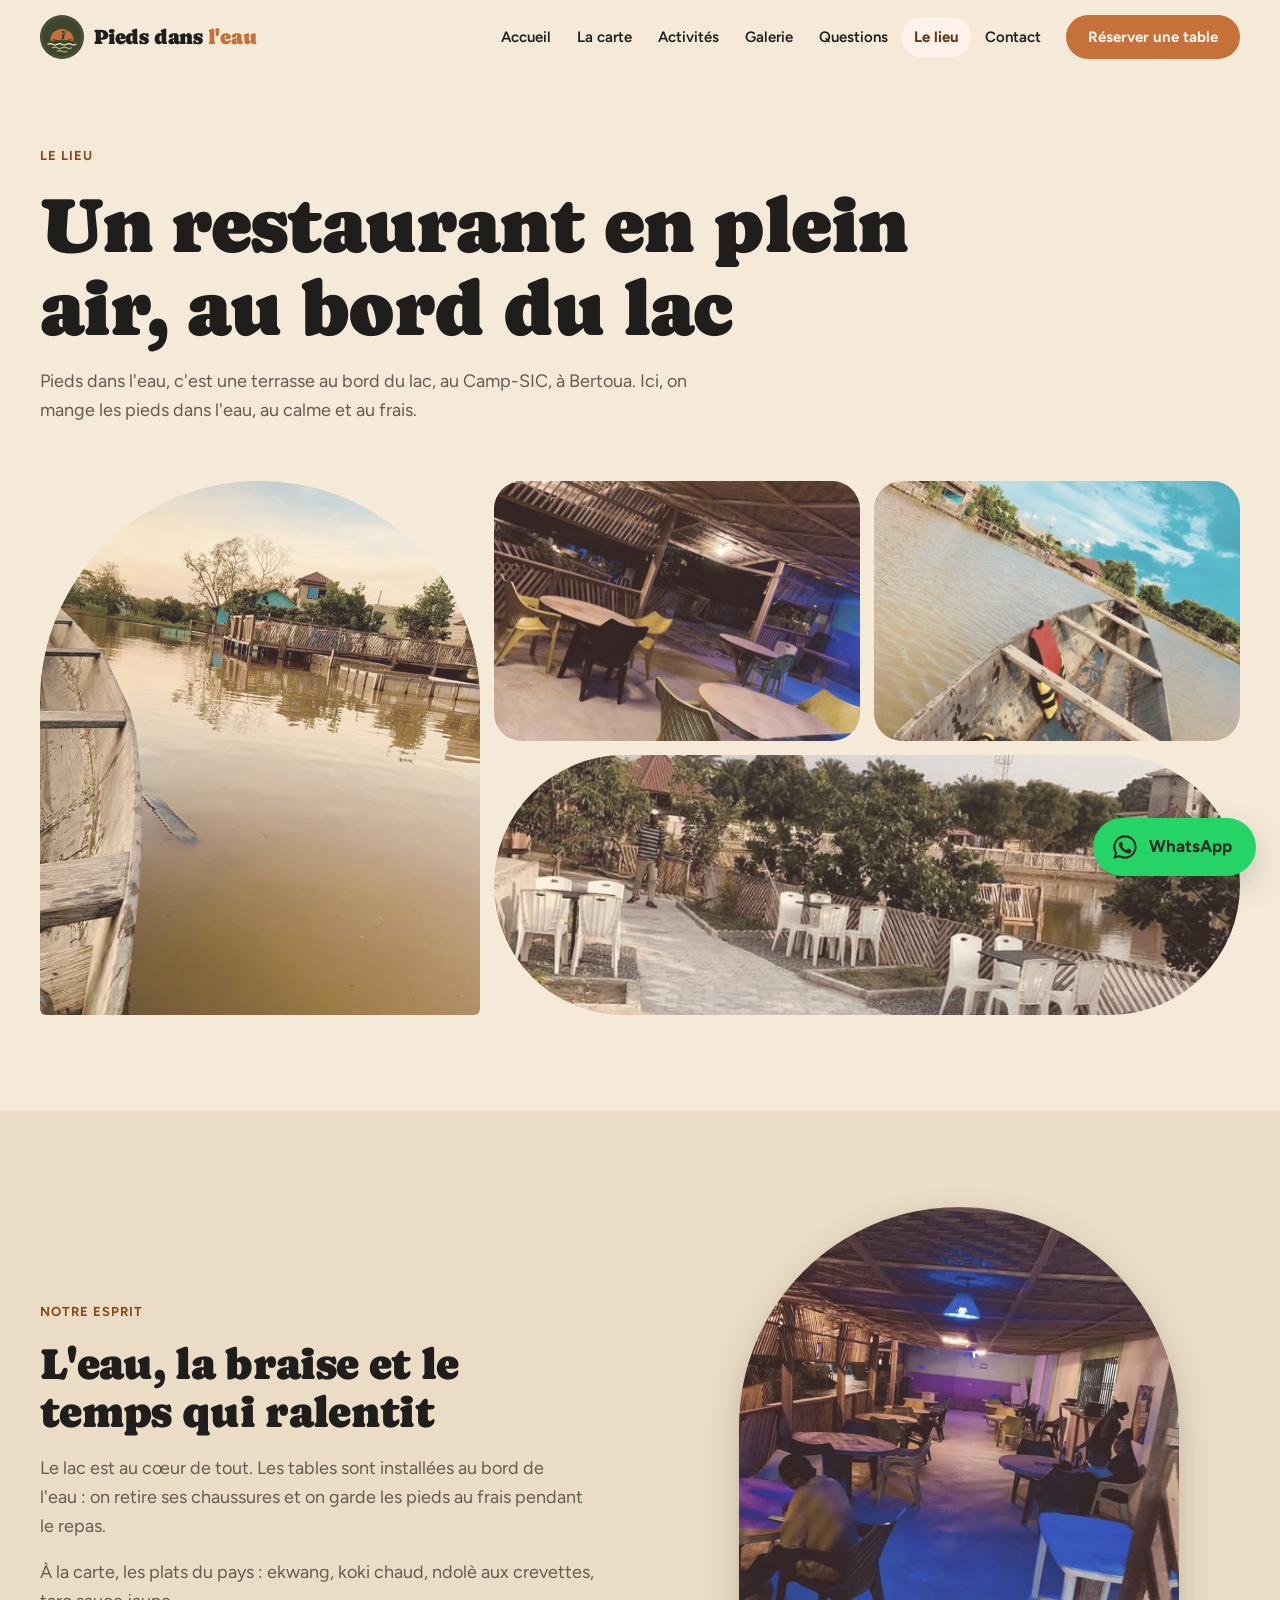
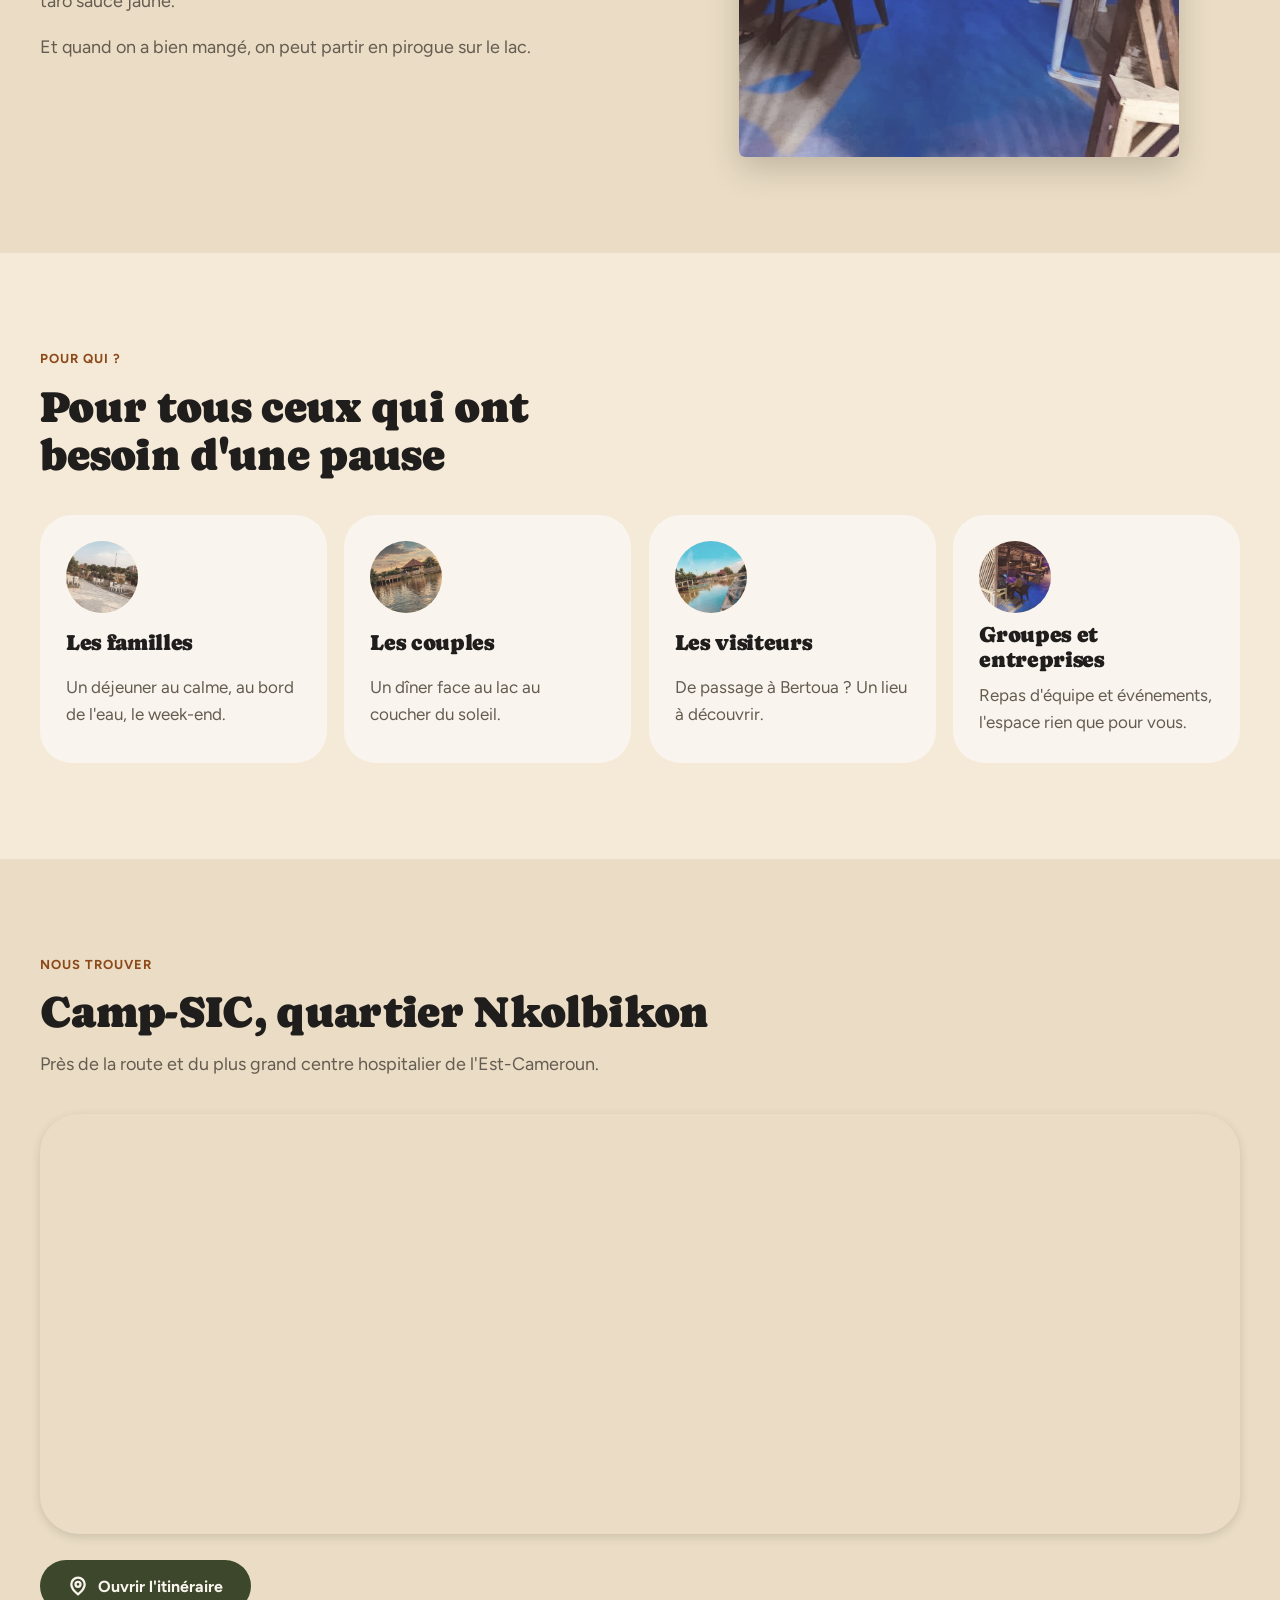
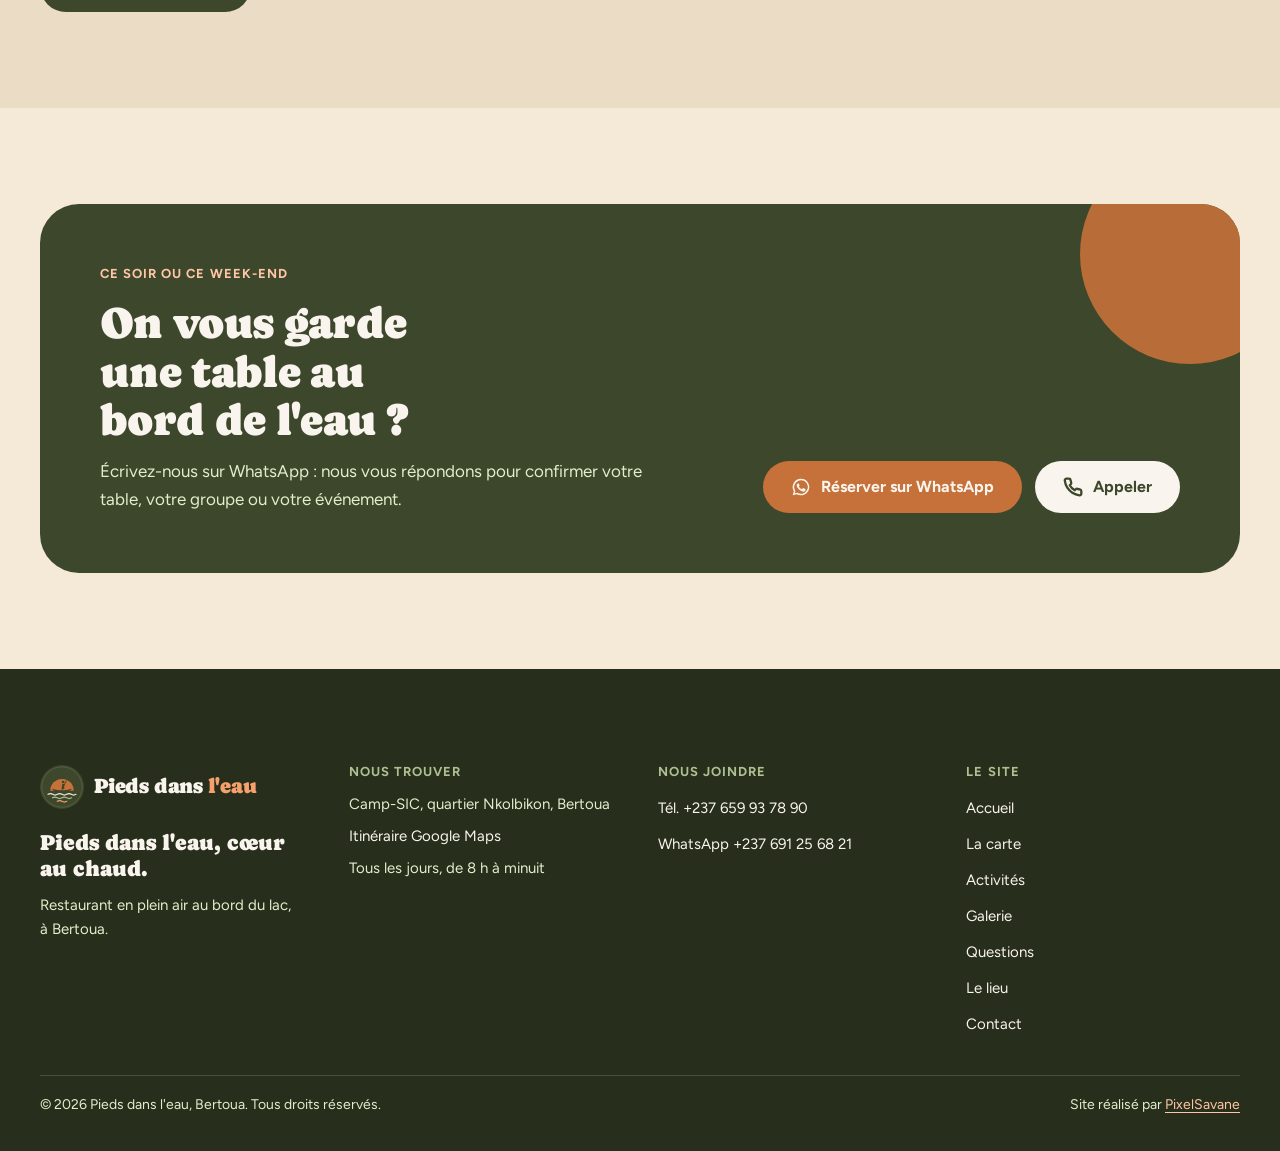
==== commit 85d246cc: "Add files via upload" ====
--- a/a-propos.html
+++ b/a-propos.html
@@ -1,163 +1,175 @@
-<!doctype html>
-<html lang="fr">
-<head>
-<meta charset="utf-8">
-<meta name="viewport" content="width=device-width, initial-scale=1">
-<title>Le lieu · Pieds dans l'eau, Bertoua</title>
-<meta name="description" content="Un restaurant en plein air au bord du lac, au Camp-SIC à Bertoua : on mange les pieds dans l'eau, au calme et au frais.">
-<meta name="theme-color" content="#0D3436">
-<meta property="og:type" content="website">
-<meta property="og:locale" content="fr_FR">
-<meta property="og:site_name" content="Pieds dans l'eau">
-<meta property="og:title" content="Le lieu · Pieds dans l'eau, Bertoua">
-<meta property="og:description" content="Un restaurant en plein air au bord du lac, au Camp-SIC à Bertoua : on mange les pieds dans l'eau, au calme et au frais.">
-<meta property="og:url" content="https://pieds-dans-leau.vercel.app/a-propos.html">
-<meta property="og:image" content="https://pieds-dans-leau.vercel.app/images/partage.png">
-<meta property="og:image:width" content="1200">
-<meta property="og:image:height" content="630">
-<link rel="canonical" href="https://pieds-dans-leau.vercel.app/a-propos.html">
-<meta name="twitter:card" content="summary_large_image">
-<link rel="icon" href="images/logo.svg" type="image/svg+xml">
-<link rel="apple-touch-icon" href="images/icone-180.png">
-<link rel="preconnect" href="https://fonts.googleapis.com">
-<link rel="preconnect" href="https://fonts.gstatic.com" crossorigin>
-<link href="https://fonts.googleapis.com/css2?family=Fraunces:ital,opsz,wght@0,9..144,500;0,9..144,600;1,9..144,500&amp;family=Sora:wght@400;600&amp;display=swap" rel="stylesheet">
-<link rel="stylesheet" href="tokens.css">
-<link rel="stylesheet" href="style.css">
-</head>
-<body>
-<a class="saut" href="#contenu">Aller au contenu</a>
-<header class="entete">
-  <div class="conteneur">
-    <a class="marque" href="index.html" aria-label="Pieds dans l'eau, accueil"><img src="images/logo.svg" alt="" width="42" height="42"><span>Pieds dans l'eau</span></a>
-    <button class="nav-bouton" type="button" aria-expanded="false" aria-controls="nav"><svg viewBox="0 0 24 24" fill="none" stroke="currentColor" stroke-width="2" stroke-linecap="round" aria-hidden="true"><path d="M4 7h16M4 12h16M4 17h16"/></svg>Menu</button>
-    <nav class="nav" id="nav" aria-label="Navigation principale">
-      <ul>
-      <li><a href="index.html">Accueil</a></li>
-      <li><a href="carte.html">La carte</a></li>
-      <li><a href="activites.html">Activités</a></li>
-      <li><a href="galerie.html">Galerie</a></li>
-      <li><a href="questions.html">Questions</a></li>
-      <li><a href="a-propos.html" aria-current="page">Le lieu</a></li>
-      <li><a href="contact.html">Contact</a></li>
-      </ul>
-      <a class="bouton b-action" href="contact.html#reserver">Réserver une table<svg viewBox="0 0 24 24" fill="none" stroke="currentColor" stroke-width="1.8" stroke-linecap="round" stroke-linejoin="round" aria-hidden="true"><rect x="4" y="5" width="16" height="15" rx="2"/><path d="M4 10h16M9 3v4m6-4v4"/></svg></a>
-    </nav>
-  </div>
-</header>
-<section class="page-tete">
-  <div class="conteneur">
-    <span class="surtitre">Le lieu</span>
-    <h1>Un restaurant en plein air, au bord du lac</h1>
-    <p class="chapeau">Pieds dans l'eau, c'est une terrasse au bord du lac, au Camp-SIC, à Bertoua. Ici, on mange les pieds dans l'eau, au calme et au frais.</p>
-  </div>
-</section>
-<main id="contenu">
-<section class="section" style="padding-top:var(--e-5)">
-  <div class="conteneur grille g2" style="gap:var(--e-6);align-items:center">
-    <div class="scene"><svg viewBox="0 0 500 400" role="img" aria-label="Illustration : le lac au coucher du soleil, une pirogue sur l'eau">
-  <rect width="500" height="400" fill="#FDEBD1"/>
-  <circle class="anim-soleil" cx="250" cy="236" r="104" fill="#F39C28"/>
-  <path d="M0 236 C40 200 80 196 120 214 C150 186 190 190 214 236 Z" fill="#2F7C40"/>
-  <path d="M300 236 C330 204 370 190 410 206 C440 194 480 200 500 214 V236 Z" fill="#2F7C40"/>
-  <g class="anim-palme"><path d="M30 236 V150 M30 160 q-22 -10 -36 4 M30 160 q20 -14 38 -4 M30 156 q-10 -22 -30 -24 M30 156 q14 -22 34 -20" stroke="#0D3436" stroke-width="5" fill="none" stroke-linecap="round"/></g>
-  <g class="anim-palme lent"><path d="M462 236 V138 M462 148 q-22 -10 -38 2 M462 148 q20 -12 38 -2 M462 144 q-12 -22 -32 -22 M462 144 q12 -24 32 -22" stroke="#0D3436" stroke-width="5" fill="none" stroke-linecap="round"/></g>
-  <rect y="236" width="500" height="164" fill="#17565A"/>
-  <path class="anim-reflet" d="M180 252 h140 M200 266 h100 M218 280 h64 M232 294 h36" stroke="#F39C28" stroke-width="5" stroke-linecap="round"/>
-  <g class="anim-vague"><path d="M-20 318 q15 -9 30 0 t30 0 t30 0 t30 0 M330 330 q15 -9 30 0 t30 0 t30 0 t30 0 t30 0 M120 362 q15 -9 30 0 t30 0 t30 0 t30 0 t30 0" stroke="#2A7F84" stroke-width="4" fill="none" stroke-linecap="round"/></g>
-  <g class="anim-vague inverse"><path d="M60 280 q12 -7 24 0 t24 0 M380 276 q12 -7 24 0 t24 0" stroke="#B9C9C6" stroke-width="3" fill="none" stroke-linecap="round"/></g>
-  <g class="anim-pirogue">
-    <g fill="#0D3436">
-      <path d="M226 232 Q300 250 374 232 Q366 246 352 247 L248 247 Q234 246 226 232 Z"/>
-      <circle cx="318" cy="186" r="8"/>
-      <path d="M312 197 h13 l3 35 h-19 Z"/>
-      <circle cx="268" cy="200" r="7"/>
-      <path d="M262 210 h12 l2 23 h-16 Z"/>
-    </g>
-    <path class="anim-pagaie" d="M342 176 L300 262" stroke="#0D3436" stroke-width="4.5" stroke-linecap="round"/>
-  </g>
-</svg></div>
-    <div style="display:grid;gap:var(--e-4)">
-      <h2>L'eau, la braise et le temps qui ralentit</h2>
-      <p>Le lac est au cœur de tout. Les tables sont installées au bord de l'eau : on retire ses chaussures et on garde les pieds au frais pendant le repas.</p>
-      <p>Le poisson vient du lac. Il est pêché, braisé et servi tout frais. À côté, les grillades, le porc braisé et les plats du pays comme le ndolè et le koko.</p>
-      <p>Et quand on a bien mangé, on peut partir en pirogue sur le lac.</p>
-    </div>
-  </div>
-</section>
-<!-- À REMPLACER : notre histoire et l'équipe (qui a créé le lieu, depuis quand, pourquoi).
-<section class="section section-alt"><div class="conteneur"><div class="section-tete"><span class="surtitre">Notre histoire</span><h2>…</h2><p>…</p></div></div></section>
--->
-<section class="section section-alt">
-  <div class="conteneur">
-    <div class="section-tete"><span class="surtitre">Pour qui ?</span><h2>Pour tous ceux qui ont besoin d'une pause</h2></div>
-    <div class="grille g4">
-      <div class="carte"><h3>Les familles</h3><p>Un déjeuner au calme, au bord de l'eau, le week-end.</p></div>
-      <div class="carte"><h3>Les couples</h3><p>Un dîner face au lac au coucher du soleil.</p></div>
-      <div class="carte"><h3>Les visiteurs</h3><p>De passage à Bertoua ? Un lieu à découvrir.</p></div>
-      <div class="carte"><h3>Les groupes et entreprises</h3><p>Repas d'équipe et événements, l'espace rien que pour vous.</p></div>
-    </div>
-  </div>
-</section>
-<section class="section sombre soir">
-  <div class="conteneur">
-    <div style="display:grid;gap:var(--e-3)">
-      <span class="surtitre">Ce soir ou ce week-end</span>
-      <h2>On vous garde une table au bord de l'eau ?</h2>
-      <p>Écrivez-nous sur WhatsApp : nous vous répondons pour confirmer votre table, votre groupe ou votre événement.</p>
-    </div>
-    <div class="boutons">
-      <a class="bouton b-action" data-wa="Bonjour Pieds dans l'eau ! Je voudrais réserver une table." href="https://wa.me/237691256821"><svg viewBox="0 0 24 24" fill="currentColor" aria-hidden="true"><path d="M12 2a10 10 0 0 0-8.6 15.1L2 22l5-1.3A10 10 0 1 0 12 2Zm0 18.2a8.2 8.2 0 0 1-4.2-1.2l-.3-.2-3 .8.8-2.9-.2-.3A8.2 8.2 0 1 1 12 20.2Zm4.5-6.1c-.2-.1-1.5-.7-1.7-.8-.2-.1-.4-.1-.6.1l-.8 1c-.1.2-.3.2-.5.1a6.7 6.7 0 0 1-3.3-2.9c-.2-.4.2-.4.7-1.3.1-.2 0-.3 0-.4l-.8-1.8c-.2-.5-.4-.4-.6-.4h-.5a1 1 0 0 0-.7.3 3 3 0 0 0-.9 2.2 5.2 5.2 0 0 0 1.1 2.7 11.8 11.8 0 0 0 4.5 4c1.7.7 2.3.8 3.2.6a2.7 2.7 0 0 0 1.8-1.2 2.2 2.2 0 0 0 .1-1.3c0-.1-.2-.2-.5-.3Z"/></svg>Réserver sur WhatsApp</a>
-      <a class="bouton b-second" href="tel:+237659937890"><svg viewBox="0 0 24 24" fill="none" stroke="currentColor" stroke-width="1.8" stroke-linecap="round" stroke-linejoin="round" aria-hidden="true"><path d="M5 4h4l2 5-2.5 1.5a11 11 0 0 0 5 5L15 13l5 2v4a2 2 0 0 1-2 2A16 16 0 0 1 3 6a2 2 0 0 1 2-2"/></svg>Appeler</a>
-    </div>
-  </div>
-</section>
-</main>
-<footer class="pied">
-  <div class="conteneur">
-    <div class="pied-grille">
-      <div>
-        <a class="marque" href="index.html"><img src="images/logo.svg" alt="" width="42" height="42"><span>Pieds dans l'eau</span></a>
-        <p class="slogan">Pieds dans l'eau, cœur au chaud.</p>
-        <p style="margin-top:var(--e-2)">Restaurant en plein air au bord du lac, à Bertoua.</p>
-      </div>
-      <div>
-        <h2>Nous trouver</h2>
-        <ul>
-          <li>Camp-SIC, quartier Nkolbikon, Bertoua</li>
-          <li><a href="https://www.google.com/maps/search/?api=1&amp;query=Camp+SIC+Nkolbikon+Bertoua" target="_blank" rel="noopener">Itinéraire Google Maps</a></li>
-          <li>Tous les jours, de 8 h à minuit</li>
-        </ul>
-      </div>
-      <div>
-        <h2>Nous joindre</h2>
-        <ul>
-          <li><a href="tel:+237659937890">Tél. +237 659 93 78 90</a></li>
-          <li><a data-wa="Bonjour Pieds dans l'eau !" href="https://wa.me/237691256821">WhatsApp +237 691 25 68 21</a></li>
-          <!-- À AJOUTER : email, Facebook, Instagram, TikTok -->
-        </ul>
-      </div>
-      <div>
-        <h2>Le site</h2>
-        <ul>
-          <li><a href="index.html">Accueil</a></li>
-          <li><a href="carte.html">La carte</a></li>
-          <li><a href="activites.html">Activités</a></li>
-          <li><a href="galerie.html">Galerie</a></li>
-          <li><a href="questions.html">Questions</a></li>
-          <li><a href="a-propos.html">Le lieu</a></li>
-          <li><a href="contact.html">Contact</a></li>
-        </ul>
-      </div>
-    </div>
-    <div class="copyright">
-      <p>© <span data-annee>2026</span> Pieds dans l'eau, Bertoua. Tous droits réservés.</p>
-      <p>Site réalisé par <a class="credit" href="https://wa.me/237696229416?text=Bonjour%20PixelSavane%20%21%20J%27ai%20vu%20le%20site%20de%20Pieds%20dans%20l%27eau%20et%20je%20voudrais%20un%20site%20moi%20aussi." target="_blank" rel="noopener">PixelSavane</a></p>
-    </div>
-  </div>
-</footer>
-<a class="wa-flottant" data-wa="Bonjour Pieds dans l'eau ! J'ai une question." href="https://wa.me/237691256821" aria-label="Nous écrire sur WhatsApp"><svg viewBox="0 0 24 24" fill="currentColor" aria-hidden="true"><path d="M12 2a10 10 0 0 0-8.6 15.1L2 22l5-1.3A10 10 0 1 0 12 2Zm0 18.2a8.2 8.2 0 0 1-4.2-1.2l-.3-.2-3 .8.8-2.9-.2-.3A8.2 8.2 0 1 1 12 20.2Zm4.5-6.1c-.2-.1-1.5-.7-1.7-.8-.2-.1-.4-.1-.6.1l-.8 1c-.1.2-.3.2-.5.1a6.7 6.7 0 0 1-3.3-2.9c-.2-.4.2-.4.7-1.3.1-.2 0-.3 0-.4l-.8-1.8c-.2-.5-.4-.4-.6-.4h-.5a1 1 0 0 0-.7.3 3 3 0 0 0-.9 2.2 5.2 5.2 0 0 0 1.1 2.7 11.8 11.8 0 0 0 4.5 4c1.7.7 2.3.8 3.2.6a2.7 2.7 0 0 0 1.8-1.2 2.2 2.2 0 0 0 .1-1.3c0-.1-.2-.2-.5-.3Z"/></svg><span>WhatsApp</span></a>
-<script src="contenu.js"></script>
-<script src="site.js"></script>
-</body>
-</html>
+<!doctype html>
+<html lang="fr">
+<head>
+<meta charset="utf-8">
+<meta name="viewport" content="width=device-width, initial-scale=1">
+<title>Le lieu · Pieds dans l'eau, Bertoua</title>
+<meta name="description" content="Un restaurant en plein air au bord du lac, au Camp-SIC à Bertoua : on mange les pieds dans l'eau, au calme et au frais.">
+<meta name="theme-color" content="#f5ead8">
+<link rel="canonical" href="https://pieds-dans-leau.vercel.app/a-propos.html">
+<meta property="og:type" content="website">
+<meta property="og:locale" content="fr_FR">
+<meta property="og:site_name" content="Pieds dans l'eau">
+<meta property="og:url" content="https://pieds-dans-leau.vercel.app/a-propos.html">
+<meta property="og:title" content="Le lieu · Pieds dans l'eau, Bertoua">
+<meta property="og:description" content="Un restaurant en plein air au bord du lac, au Camp-SIC à Bertoua : on mange les pieds dans l'eau, au calme et au frais.">
+<meta property="og:image" content="https://pieds-dans-leau.vercel.app/images/partage.png">
+<meta property="og:image:width" content="1200">
+<meta property="og:image:height" content="630">
+<meta name="twitter:card" content="summary_large_image">
+<link rel="icon" href="images/logo.svg" type="image/svg+xml">
+<link rel="apple-touch-icon" href="images/icone-180.png">
+<link rel="preconnect" href="https://fonts.googleapis.com">
+<link rel="preconnect" href="https://fonts.gstatic.com" crossorigin>
+<link href="https://fonts.googleapis.com/css2?family=Caprasimo&amp;family=Figtree:wght@400;500;600;700&amp;display=swap" rel="stylesheet">
+<link rel="stylesheet" href="tokens.css">
+<link rel="stylesheet" href="style.css">
+</head>
+<body data-base="" data-page="a-propos.html" data-message="Bonjour Pieds dans l'eau ! Je voudrais réserver une table.">
+<a class="saut" href="#contenu">Aller au contenu</a>
+<header class="entete" id="entete">
+  <div class="conteneur entete-barre">
+    <a class="marque" href="index.html" aria-label="Pieds dans l'eau, accueil"><img src="images/logo.svg" alt="" width="44" height="44"><span>Pieds dans <em>l'eau</em></span></a>
+    <nav class="nav" aria-label="Navigation principale">
+      <ul>
+          <li><a href="index.html" data-page="index.html">Accueil</a></li>
+          <li><a href="carte.html" data-page="carte.html">La carte</a></li>
+          <li><a href="activites.html" data-page="activites.html">Activités</a></li>
+          <li><a href="galerie.html" data-page="galerie.html">Galerie</a></li>
+          <li><a href="questions.html" data-page="questions.html">Questions</a></li>
+          <li><a href="a-propos.html" data-page="a-propos.html" aria-current="page">Le lieu</a></li>
+          <li><a href="contact.html" data-page="contact.html">Contact</a></li>
+      </ul>
+      <a class="bouton b-accent" href="https://wa.me/237691256821" data-wa="Bonjour Pieds dans l'eau ! Je voudrais réserver une table." target="_blank" rel="noopener">Réserver une table</a>
+    </nav>
+    <button class="nav-bouton" type="button" aria-expanded="false" aria-controls="menu-mobile"><svg class="ico" viewBox="0 0 24 24" fill="none" stroke="currentColor" stroke-width="2.75" stroke-linecap="round" stroke-linejoin="round" aria-hidden="true"><path d="M4 6h16M4 12h16M4 18h16"/></svg><span>Menu</span></button>
+  </div>
+  <div class="apercu" id="apercu" aria-hidden="true"></div>
+</header>
+<nav class="menu-mobile" id="menu-mobile" aria-label="Menu">
+  <ul>
+      <li><a href="index.html"><img src="photos/lieu/lac-coucher.jpg" alt="" class="washed" loading="lazy"><span><b>Accueil</b><small>Le restaurant au bord du lac</small></span></a></li>
+      <li><a href="carte.html"><img src="photos/plats/ndole.jpg" alt="" class="washed" loading="lazy"><span><b>La carte</b><small>Ekwang, koki, ndolè, taro</small></span></a></li>
+      <li><a href="activites.html"><img src="photos/lieu/lac-pirogue.jpg" alt="" class="washed" loading="lazy"><span><b>Activités</b><small>Pirogue, anniversaires, entreprises</small></span></a></li>
+      <li><a href="galerie.html"><img src="photos/lieu/soir-terrasse.jpg" alt="" class="washed" loading="lazy"><span><b>Galerie</b><small>Le lac et la terrasse en images</small></span></a></li>
+      <li><a href="questions.html"><img src="photos/lieu/terrasse.jpg" alt="" class="washed" loading="lazy"><span><b>Questions</b><small>Horaires, réservation, accès</small></span></a></li>
+      <li><a href="a-propos.html" aria-current="page"><img src="photos/lieu/terrasse-jour.jpg" alt="" class="washed" loading="lazy"><span><b>Le lieu</b><small>Une terrasse au bord de l'eau</small></span></a></li>
+      <li><a href="contact.html"><img src="photos/lieu/entree.jpg" alt="" class="washed" loading="lazy"><span><b>Contact</b><small>Réserver, venir, nous écrire</small></span></a></li>
+  </ul>
+</nav>
+<section class="page-tete">
+  <div class="conteneur">
+    <span class="surtitre monte">Le lieu</span>
+    <h1 class="monte" style="--i:1">Un restaurant en plein air, au bord du lac</h1>
+    <p class="chapeau monte" style="--i:2">Pieds dans l'eau, c'est une terrasse au bord du lac, au Camp-SIC, à Bertoua. Ici, on mange les pieds dans l'eau, au calme et au frais.</p>
+  </div>
+</section>
+<main id="contenu">
+<section class="section" style="padding-top:8px">
+  <div class="conteneur">
+    <div class="mosaique monte">
+      <div class="m m1"><img class="washed" src="photos/lieu/lac-dore.jpg" alt="Le lac en fin d'après-midi" loading="lazy"></div>
+      <div class="m m2"><img class="washed" src="photos/lieu/terrasse.jpg" alt="Les tables sous la paillote" loading="lazy"></div>
+      <div class="m m3"><img class="washed" src="photos/lieu/pirogue.jpg" alt="La pirogue au bord du lac" loading="lazy"></div>
+      <div class="m m4"><img class="washed" src="photos/lieu/lac-chaises.jpg" alt="Les chaises au bord de l'eau" loading="lazy"></div>
+    </div>
+  </div>
+</section>
+<section class="section section-surface">
+  <div class="conteneur deux-col">
+    <div class="texte-long monte">
+      <span class="surtitre">Notre esprit</span>
+      <h2>L'eau, la braise et le temps qui ralentit</h2>
+      <p>Le lac est au cœur de tout. Les tables sont installées au bord de l'eau : on retire ses chaussures et on garde les pieds au frais pendant le repas.</p>
+      <p>À la carte, les plats du pays : ekwang, koki chaud, ndolè aux crevettes, taro sauce jaune.</p>
+      <p>Et quand on a bien mangé, on peut partir en pirogue sur le lac.</p>
+    </div>
+    <div class="arche monte" style="--i:1;max-width:440px;justify-self:center;width:100%"><img class="washed" src="photos/lieu/soir-salle.jpg" alt="La salle éclairée le soir" loading="lazy"></div>
+  </div>
+</section>
+<section class="section">
+  <div class="conteneur">
+    <div class="section-tete monte"><span class="surtitre">Pour qui ?</span><h2>Pour tous ceux qui ont besoin d'une pause</h2></div>
+    <div class="pour-qui">
+      <div class="carte-qui monte" style="--i:0"><div class="rond"><img class="washed" src="photos/lieu/lac-chaises.jpg" alt="" loading="lazy"></div><h3>Les familles</h3><p>Un déjeuner au calme, au bord de l'eau, le week-end.</p></div>
+      <div class="carte-qui monte" style="--i:1"><div class="rond"><img class="washed" src="photos/lieu/lac-coucher.jpg" alt="" loading="lazy"></div><h3>Les couples</h3><p>Un dîner face au lac au coucher du soleil.</p></div>
+      <div class="carte-qui monte" style="--i:2"><div class="rond"><img class="washed" src="photos/lieu/lac-pirogue.jpg" alt="" loading="lazy"></div><h3>Les visiteurs</h3><p>De passage à Bertoua ? Un lieu à découvrir.</p></div>
+      <div class="carte-qui monte" style="--i:3"><div class="rond"><img class="washed" src="photos/lieu/soir-tables.jpg" alt="" loading="lazy"></div><h3>Groupes et entreprises</h3><p>Repas d'équipe et événements, l'espace rien que pour vous.</p></div>
+    </div>
+  </div>
+</section>
+<section class="section section-surface">
+  <div class="conteneur">
+    <div class="section-tete monte"><span class="surtitre">Nous trouver</span><h2>Camp-SIC, quartier Nkolbikon</h2><p class="chapeau">Près de la route et du plus grand centre hospitalier de l'Est-Cameroun.</p></div>
+    <div class="plan monte"><iframe src="https://www.google.com/maps?q=Camp+SIC+Nkolbikon+Bertoua&amp;output=embed" title="Plan d'accès au restaurant Pieds dans l'eau" loading="lazy" referrerpolicy="no-referrer-when-downgrade"></iframe></div>
+    <div class="boutons" style="margin-top:var(--space-6)"><a class="bouton b-sombre" href="https://www.google.com/maps/search/?api=1&amp;query=Camp+SIC+Nkolbikon+Bertoua" target="_blank" rel="noopener"><svg class="ico" viewBox="0 0 24 24" fill="none" stroke="currentColor" stroke-width="2.75" stroke-linecap="round" stroke-linejoin="round" aria-hidden="true"><path d="M20 10c0 6-8 12-8 12s-8-6-8-12a8 8 0 0 1 16 0Z"/><circle cx="12" cy="10" r="3"/></svg>Ouvrir l'itinéraire</a></div>
+  </div>
+</section>
+<div style="height:var(--section)"></div>
+<section class="bandeau-zone">
+  <div class="conteneur">
+    <div class="bandeau">
+      <div style="display:grid;gap:14px">
+        <span class="surtitre" style="color:var(--accent-300)">Ce soir ou ce week-end</span>
+        <h2>On vous garde une table au bord de l'eau ?</h2>
+        <p>Écrivez-nous sur WhatsApp : nous vous répondons pour confirmer votre table, votre groupe ou votre événement.</p>
+      </div>
+      <div class="boutons">
+        <a class="bouton b-accent" href="https://wa.me/237691256821" data-wa="Bonjour Pieds dans l'eau ! Je voudrais réserver une table." target="_blank" rel="noopener"><svg class="ico" viewBox="0 0 24 24" fill="currentColor" aria-hidden="true"><path d="M12 2a10 10 0 0 0-8.6 15.1L2 22l5-1.3A10 10 0 1 0 12 2Zm0 18.2a8.2 8.2 0 0 1-4.2-1.2l-.3-.2-3 .8.8-2.9-.2-.3A8.2 8.2 0 1 1 12 20.2Zm4.5-6.1c-.2-.1-1.5-.7-1.7-.8-.2-.1-.4-.1-.6.1l-.8 1c-.1.2-.3.2-.5.1a6.7 6.7 0 0 1-3.3-2.9c-.2-.4.2-.4.7-1.3.1-.2 0-.3 0-.4l-.8-1.8c-.2-.5-.4-.4-.6-.4h-.5a1 1 0 0 0-.7.3 3 3 0 0 0-.9 2.2 5.2 5.2 0 0 0 1.1 2.7 11.8 11.8 0 0 0 4.5 4c1.7.7 2.3.8 3.2.6a2.7 2.7 0 0 0 1.8-1.2 2.2 2.2 0 0 0 .1-1.3c0-.1-.2-.2-.5-.3Z"/></svg>Réserver sur WhatsApp</a>
+        <a class="bouton b-clair" href="tel:+237659937890"><svg class="ico" viewBox="0 0 24 24" fill="none" stroke="currentColor" stroke-width="2.75" stroke-linecap="round" stroke-linejoin="round" aria-hidden="true"><path d="M22 16.92v3a2 2 0 0 1-2.18 2 19.79 19.79 0 0 1-8.63-3.07 19.5 19.5 0 0 1-6-6 19.79 19.79 0 0 1-3.07-8.67A2 2 0 0 1 4.11 2h3a2 2 0 0 1 2 1.72c.13.96.36 1.9.7 2.81a2 2 0 0 1-.45 2.11L8.09 9.91a16 16 0 0 0 6 6l1.27-1.27a2 2 0 0 1 2.11-.45c.91.34 1.85.57 2.81.7A2 2 0 0 1 22 16.92z"/></svg>Appeler</a>
+      </div>
+    </div>
+  </div>
+</section>
+</main>
+<footer class="pied">
+  <div class="conteneur">
+    <div class="pied-grille">
+      <div>
+        <a class="marque" href="index.html"><img src="images/logo.svg" alt="" width="44" height="44"><span>Pieds dans <em>l'eau</em></span></a>
+        <p class="slogan">Pieds dans l'eau, cœur au chaud.</p>
+        <p style="margin-top:10px">Restaurant en plein air au bord du lac, à Bertoua.</p>
+      </div>
+      <div>
+        <h2>Nous trouver</h2>
+        <ul>
+          <li>Camp-SIC, quartier Nkolbikon, Bertoua</li>
+          <li><a href="https://www.google.com/maps/search/?api=1&amp;query=Camp+SIC+Nkolbikon+Bertoua" target="_blank" rel="noopener">Itinéraire Google Maps</a></li>
+          <li>Tous les jours, de 8 h à minuit</li>
+        </ul>
+      </div>
+      <div>
+        <h2>Nous joindre</h2>
+        <ul>
+          <li><a href="tel:+237659937890">Tél. +237 659 93 78 90</a></li>
+          <li><a href="https://wa.me/237691256821" data-wa="Bonjour Pieds dans l'eau !" target="_blank" rel="noopener">WhatsApp +237 691 25 68 21</a></li>
+        </ul>
+      </div>
+      <div>
+        <h2>Le site</h2>
+        <ul>
+          <li><a href="index.html">Accueil</a></li>
+          <li><a href="carte.html">La carte</a></li>
+          <li><a href="activites.html">Activités</a></li>
+          <li><a href="galerie.html">Galerie</a></li>
+          <li><a href="questions.html">Questions</a></li>
+          <li><a href="a-propos.html">Le lieu</a></li>
+          <li><a href="contact.html">Contact</a></li>
+        </ul>
+      </div>
+    </div>
+    <div class="copyright">
+      <p>© <span data-annee>2026</span> Pieds dans l'eau, Bertoua. Tous droits réservés.</p>
+      <p>Site réalisé par <a href="https://wa.me/237696229416?text=Bonjour%20PixelSavane%20%21%20J%27ai%20vu%20le%20site%20de%20Pieds%20dans%20l%27eau%20et%20je%20voudrais%20un%20site%20moi%20aussi." target="_blank" rel="noopener">PixelSavane</a></p>
+    </div>
+  </div>
+</footer>
+<a class="wa-flottant" href="https://wa.me/237691256821" data-wa="" target="_blank" rel="noopener" aria-label="Nous écrire sur WhatsApp"><svg class="ico" viewBox="0 0 24 24" fill="currentColor" aria-hidden="true"><path d="M12 2a10 10 0 0 0-8.6 15.1L2 22l5-1.3A10 10 0 1 0 12 2Zm0 18.2a8.2 8.2 0 0 1-4.2-1.2l-.3-.2-3 .8.8-2.9-.2-.3A8.2 8.2 0 1 1 12 20.2Zm4.5-6.1c-.2-.1-1.5-.7-1.7-.8-.2-.1-.4-.1-.6.1l-.8 1c-.1.2-.3.2-.5.1a6.7 6.7 0 0 1-3.3-2.9c-.2-.4.2-.4.7-1.3.1-.2 0-.3 0-.4l-.8-1.8c-.2-.5-.4-.4-.6-.4h-.5a1 1 0 0 0-.7.3 3 3 0 0 0-.9 2.2 5.2 5.2 0 0 0 1.1 2.7 11.8 11.8 0 0 0 4.5 4c1.7.7 2.3.8 3.2.6a2.7 2.7 0 0 0 1.8-1.2 2.2 2.2 0 0 0 .1-1.3c0-.1-.2-.2-.5-.3Z"/></svg><span>WhatsApp</span></a>
+<div class="wa-barre">
+  <a class="bouton" href="https://wa.me/237691256821" data-wa="" target="_blank" rel="noopener"><svg class="ico" viewBox="0 0 24 24" fill="currentColor" aria-hidden="true"><path d="M12 2a10 10 0 0 0-8.6 15.1L2 22l5-1.3A10 10 0 1 0 12 2Zm0 18.2a8.2 8.2 0 0 1-4.2-1.2l-.3-.2-3 .8.8-2.9-.2-.3A8.2 8.2 0 1 1 12 20.2Zm4.5-6.1c-.2-.1-1.5-.7-1.7-.8-.2-.1-.4-.1-.6.1l-.8 1c-.1.2-.3.2-.5.1a6.7 6.7 0 0 1-3.3-2.9c-.2-.4.2-.4.7-1.3.1-.2 0-.3 0-.4l-.8-1.8c-.2-.5-.4-.4-.6-.4h-.5a1 1 0 0 0-.7.3 3 3 0 0 0-.9 2.2 5.2 5.2 0 0 0 1.1 2.7 11.8 11.8 0 0 0 4.5 4c1.7.7 2.3.8 3.2.6a2.7 2.7 0 0 0 1.8-1.2 2.2 2.2 0 0 0 .1-1.3c0-.1-.2-.2-.5-.3Z"/></svg>Réserver sur WhatsApp</a>
+  <a class="appel" href="tel:+237659937890" aria-label="Appeler le restaurant"><svg class="ico" viewBox="0 0 24 24" fill="none" stroke="currentColor" stroke-width="2.75" stroke-linecap="round" stroke-linejoin="round" aria-hidden="true"><path d="M22 16.92v3a2 2 0 0 1-2.18 2 19.79 19.79 0 0 1-8.63-3.07 19.5 19.5 0 0 1-6-6 19.79 19.79 0 0 1-3.07-8.67A2 2 0 0 1 4.11 2h3a2 2 0 0 1 2 1.72c.13.96.36 1.9.7 2.81a2 2 0 0 1-.45 2.11L8.09 9.91a16 16 0 0 0 6 6l1.27-1.27a2 2 0 0 1 2.11-.45c.91.34 1.85.57 2.81.7A2 2 0 0 1 22 16.92z"/></svg></a>
+</div>
+<script src="contenu.js"></script>
+<script src="site.js"></script>
+</body>
+</html>
--- a/tokens.css
+++ b/tokens.css
@@ -1,86 +1,96 @@
-/* Pieds dans l'eau : jetons d'identité
-   Parti pris : une terrasse au bord du lac à Bertoua. La braise, l'eau fraîche,
-   le temps qui ralentit. Chaleureux et calme, lisible en plein soleil, jamais clinquant.
-   Charte de départ : PixelSavane (orange, vert forêt, Sora), adaptée au lieu. */
+/* Pieds dans l'eau : jetons de design (refonte d'octobre 2026)
+   Crème, terracotta et vert sauge. Titres Caprasimo, texte Figtree. */
 
 :root {
-  /* Braise : l'orange PixelSavane (#F39C28). Couleur d'action, rare. */
-  --braise-100: #FDEBD1;
-  --braise-400: #F39C28;   /* fond des boutons d'action (texte lac dessus : 6.15:1) */
-  --braise-500: #E0861A;   /* survol */
-  --braise-700: #A3530A;   /* liens et prix sur sable (5.09:1) */
+  /* Fonds et texte */
+  --color-bg: #f5ead8;
+  --color-surface: #ebddc5;
+  --color-text: #201e1d;
+  --color-divider: rgba(32, 30, 29, .16);
 
-  /* Lac : remplace le noir PixelSavane. Titres, pied de page, sections du soir. */
-  --lac-50:  #E6EFEE;
-  --lac-100: #D9E6E4;
-  --lac-300: #B9C9C6;      /* texte doux sur fond lac (7.83:1) */
-  --lac-500: #2A7F84;
-  --lac-700: #17565A;
-  --lac-900: #0D3436;
+  /* Accent terracotta */
+  --color-accent: #c67139;
+  --accent-100: #fff2eb;
+  --accent-200: #ffe1d0;
+  --accent-300: #ffc6a5;
+  --accent-400: #f6a06b;
+  --accent-500: #d67f48;
+  --accent-600: #b2622d;   /* survol des boutons */
+  --accent-700: #8c491a;   /* texte d'accent sur fond clair */
+  --accent-800: #643312;
+  --accent-900: #402310;
 
-  /* Sable : neutres teintés chauds, remplacent le blanc et le gris graphite. */
-  --sable-0:   #FFFCF6;
-  --sable-50:  #FBF5EA;
-  --sable-100: #F4EADA;
-  --sable-200: #E7D8BF;
-  --sable-400: #9C8566;    /* bordure de champ (3.25:1) */
-  --sable-600: #6A5F52;    /* texte doux (5.74:1) */
-  --sable-900: #2E2A24;    /* texte courant (13.14:1) */
+  /* Vert sauge */
+  --color-accent-2: #7a8a5e;
+  --sauge-100: #f0fae1;
+  --sauge-200: #e1eecc;
+  --sauge-300: #ccdbb2;
+  --sauge-400: #aebf92;
+  --sauge-500: #8fa073;
+  --sauge-600: #728157;
+  --sauge-700: #56633f;
+  --sauge-800: #3d472b;    /* bandeaux sombres */
+  --sauge-900: #272e1b;
 
-  /* Vert forêt : gardé de PixelSavane. Nature, « disponible ». */
-  --foret: #2F7C40;        /* 4.75:1 sur sable */
-  --foret-100: #E1EFE3;
-  --foret-300: #9FD3AA;    /* « ouvert » sur fond lac (9.2:1) */
+  /* Neutres */
+  --neutre-100: #f9f4ed;
+  --neutre-200: #eee7db;
+  --neutre-300: #dcd3c4;
+  --neutre-400: #c0b6a5;
+  --neutre-500: #a19786;
+  --neutre-600: #82796a;
+  --neutre-700: #645c50;
+  --neutre-800: #474238;
+  --neutre-900: #2e2b25;
 
-  /* Sens */
-  --succes: var(--foret);
-  --erreur: #B33A2A;       /* 5.44:1 */
-  --erreur-100: #F8E1DC;
+  /* Rôles */
+  --texte-doux: var(--neutre-700);
+  --erreur: #b3361f;
+  --succes: var(--sauge-700);
+  --voile: rgba(32, 30, 29, .9);
+  --voile-photo: rgba(32, 30, 29, .72);
+  --entete-fond: rgba(245, 234, 216, .92);
+  --wa: #25d366;
 
-  /* Rôles : ce que le code emploie */
-  --fond: var(--sable-50);
-  --fond-alt: var(--sable-100);
-  --surface: var(--sable-0);
-  --sombre: var(--lac-900);
-  --sur-sombre: var(--sable-50);
-  --sur-sombre-doux: var(--lac-300);
-  --texte: var(--sable-900);
-  --titre: var(--lac-900);
-  --texte-doux: var(--sable-600);
-  --bordure: var(--sable-200);
-  --bordure-champ: var(--sable-400);
-  --action: var(--braise-400);
-  --action-survol: var(--braise-500);
-  --sur-action: var(--lac-900);
-  --lien: var(--braise-700);
-  --focus: var(--lac-500);
-  --voile: rgba(13, 52, 54, .92);        /* fond de la visionneuse photo */
-  --voile-legende: rgba(13, 52, 54, .85); /* bas des vignettes de la galerie */
+  /* Typographie */
+  --font-display: "Caprasimo", Georgia, serif;
+  --font-body: "Figtree", ui-sans-serif, system-ui, sans-serif;
+  --h1: clamp(44px, 6.4vw, 78px);
+  --h2: clamp(30px, 3.6vw, 44px);
+  --h3: 23px;
+  --t-corps: 17px;
+  --t-petit: 15px;
+  --t-surtitre: 13px;
+  --ligne: 1.6;
+  --ligne-titre: 1.06;
+  --espacement-titre: -0.015em;
 
-  /* Typographie : Fraunces (titres, chaleur et élégance) + Sora (texte, héritée de PixelSavane) */
-  --police-titre: "Fraunces", Georgia, "Times New Roman", serif;
-  --police-texte: "Sora", ui-sans-serif, system-ui, sans-serif;
-  --corps: 16px;
-  --ligne: 1.6;
-  --t-etiquette: 13px;
-  --t-petit: 14px;
-  --t-corps: 16px;
-  --t-h4: 20px;
-  --t-h3: 24px;
-  --t-h2: clamp(28px, 6vw, 40px);
-  --t-h1: clamp(38px, 9vw, 64px);
+  /* Espacements */
+  --space-1: 4.4px;
+  --space-2: 8.8px;
+  --space-3: 13.2px;
+  --space-4: 17.6px;
+  --space-6: 26.4px;
+  --space-8: 35.2px;
+  --gouttiere: clamp(18px, 4vw, 40px);
+  --section: clamp(56px, 8vw, 96px);
+  --largeur: 1200px;
 
-  /* Formes : deux rayons contrastés ; séparation au trait, aucune ombre */
-  --rayon-petit: 6px;      /* boutons, champs, étiquettes */
-  --rayon-grand: 22px;     /* cartes, images, blocs */
-  --rayon-rond: 999px;     /* filtres de la carte, bouton WhatsApp flottant */
-  --trait: 1px solid var(--bordure);
+  /* Arrondis */
+  --radius-sm: 8px;
+  --radius-md: 16px;
+  --radius-lg: 28px;
+  --radius-carte: 32px;
+  --radius-bloc: 39px;
+  --radius-pilule: 999px;
+  --radius-arche: 999px 999px 28px 28px;
 
-  /* Espace : progression 4 · 8 · 16 · 24 · 40 · 64 · 104 */
-  --e-1: 4px;  --e-2: 8px;  --e-3: 16px;  --e-4: 24px;
-  --e-5: 40px; --e-6: 64px; --e-7: 104px;
-  --largeur: 1160px;
+  /* Ombres */
+  --shadow-sm: 0 1px 2px rgba(46, 43, 37, .14);
+  --shadow-md: 0 3px 10px rgba(46, 43, 37, .16);
+  --shadow-lg: 0 12px 32px rgba(46, 43, 37, .22);
 
-  /* Mouvement : discret */
-  --duree: 180ms;
+  /* Mouvement */
+  --courbe: cubic-bezier(.2, .7, .2, 1);
+  --duree: .25s;
 }
--- a/style.css
+++ b/style.css
@@ -1,548 +1,451 @@
-/* Pieds dans l'eau : feuille commune. N'emploie que les variables de tokens.css. */
+/* Pieds dans l'eau : composants. N'emploie que les variables de tokens.css. */
 
 *, *::before, *::after { box-sizing: border-box; }
 * { margin: 0; }
 [hidden] { display: none !important; }
-html { -webkit-text-size-adjust: 100%; scroll-behavior: smooth; }
-body {
-  background: var(--fond);
-  color: var(--texte);
-  font: 400 var(--corps)/var(--ligne) var(--police-texte);
-  -webkit-font-smoothing: antialiased;
-}
-img, svg, video { display: block; max-width: 100%; }
-a { color: var(--lien); text-underline-offset: 4px; }
-:focus-visible { outline: 3px solid var(--focus); outline-offset: 3px; border-radius: var(--rayon-petit); }
-h1, h2, h3, h4 { font-family: var(--police-titre); color: var(--titre); font-weight: 600; line-height: 1.12; text-wrap: balance; }
-h1 { font-size: var(--t-h1); letter-spacing: -0.01em; }
-h2 { font-size: var(--t-h2); }
-h3 { font-size: var(--t-h3); }
-h4 { font-size: var(--t-h4); }
+html { -webkit-text-size-adjust: 100%; scroll-behavior: smooth; scroll-padding-top: 90px; }
+body { background: var(--color-bg); color: var(--color-text); font: 400 var(--t-corps)/var(--ligne) var(--font-body); -webkit-font-smoothing: antialiased; padding-top: 74px; }
+img, svg, video, iframe { display: block; max-width: 100%; }
+a { color: var(--accent-700); text-underline-offset: 3px; }
+button { font: inherit; color: inherit; }
+:focus-visible { outline: 3px solid var(--accent-500); outline-offset: 3px; }
+h1, h2, h3 { font-family: var(--font-display); font-weight: 400; line-height: var(--ligne-titre); letter-spacing: var(--espacement-titre); text-wrap: balance; }
+h1 { font-size: var(--h1); }
+h2 { font-size: var(--h2); line-height: 1.1; }
+h3 { font-size: var(--h3); line-height: 1.12; }
 p { text-wrap: pretty; }
-.visuellement-cache { position: absolute; width: 1px; height: 1px; overflow: hidden; clip: rect(0 0 0 0); white-space: nowrap; }
-.saut { position: absolute; left: var(--e-3); top: -60px; background: var(--sombre); color: var(--sur-sombre); padding: var(--e-2) var(--e-3); z-index: 100; }
-.saut:focus { top: var(--e-2); }
-
-.conteneur { width: 100%; max-width: var(--largeur); margin: 0 auto; padding: 0 var(--e-3); }
-@media (min-width: 760px) { .conteneur { padding: 0 var(--e-5); } }
-
-.surtitre { display: inline-block; font-size: var(--t-etiquette); font-weight: 600; letter-spacing: .14em; text-transform: uppercase; color: var(--texte-doux); }
-.chapeau { font-size: 18px; color: var(--texte-doux); max-width: 56ch; }
-@media (min-width: 760px) { .chapeau { font-size: 20px; } }
+.ico { width: 20px; height: 20px; flex: none; }
+.washed { filter: saturate(.6) contrast(.85) brightness(1.1) opacity(.94); }
+.saut { position: absolute; left: 12px; top: -60px; z-index: 200; background: var(--color-text); color: var(--color-bg); padding: 8px 14px; border-radius: var(--radius-pilule); }
+.saut:focus { top: 12px; }
+
+.conteneur { width: 100%; max-width: calc(var(--largeur) + 2 * var(--gouttiere)); margin: 0 auto; padding: 0 var(--gouttiere); }
+.section { padding: var(--section) 0; }
+.section-sauge { background: var(--sauge-200); }
+.section-surface { background: var(--color-surface); }
+.surtitre { display: inline-block; font-size: var(--t-surtitre); font-weight: 700; text-transform: uppercase; letter-spacing: .08em; color: var(--accent-700); }
+.chapeau { font-size: 18px; color: var(--texte-doux); max-width: 58ch; line-height: 1.6; }
+.section-tete { display: grid; gap: var(--space-3); margin-bottom: var(--space-8); max-width: 760px; }
+.section-tete.centre { margin-inline: auto; text-align: center; justify-items: center; }
+.etiquette { display: inline-flex; align-items: center; gap: 6px; padding: 5px 12px; border-radius: var(--radius-pilule); background: var(--sauge-200); color: var(--sauge-800); font-size: 13px; font-weight: 600; }
+.etiquettes { display: flex; flex-wrap: wrap; gap: var(--space-2); }
+
+/* ---------- Boutons ---------- */
+.bouton { display: inline-flex; align-items: center; justify-content: center; gap: 10px; min-height: 52px; padding: 0 26px; border-radius: var(--radius-pilule); border: 2px solid transparent; font: 700 16px/1.1 var(--font-body); text-decoration: none; cursor: pointer; transition: transform var(--duree) var(--courbe), box-shadow var(--duree) var(--courbe), background-color var(--duree), color var(--duree); }
+.bouton:hover { transform: translateY(-3px); box-shadow: var(--shadow-md); }
+.bouton:active { transform: translateY(-1px); }
+.b-accent { background: var(--color-accent); color: var(--neutre-100); }
+.b-accent:hover { background: var(--accent-600); }
+.b-contour { background: transparent; color: var(--color-text); border-color: var(--color-text); }
+.b-contour:hover { background: var(--color-text); color: var(--color-bg); }
+.b-sombre { background: var(--sauge-800); color: var(--neutre-100); }
+.b-sombre:hover { background: var(--sauge-900); }
+.b-clair { background: var(--neutre-100); color: var(--sauge-800); }
+.b-petit { min-height: 42px; padding: 0 18px; font-size: 15px; }
+.b-lien { background: none; border: 0; padding: 0; min-height: 44px; color: var(--accent-700); font-weight: 700; text-decoration: underline; cursor: pointer; }
+.b-lien:hover { transform: none; box-shadow: none; color: var(--accent-800); }
+.boutons { display: flex; flex-wrap: wrap; gap: var(--space-3); align-items: center; }
+.fleche { transition: transform var(--duree) var(--courbe); }
+a:hover > .fleche, button:hover > .fleche { transform: translateX(4px); }
 
 /* ---------- En-tête ---------- */
-.entete { position: sticky; top: 0; z-index: 50; background: var(--fond); border-bottom: var(--trait); }
-.entete .conteneur { display: flex; align-items: center; justify-content: space-between; gap: var(--e-3); min-height: 68px; }
-.marque { display: inline-flex; align-items: center; gap: 10px; text-decoration: none; color: var(--titre); }
-.marque img { width: 42px; height: 42px; }
-.marque span { font-family: var(--police-titre); font-weight: 600; font-size: 21px; line-height: 1; white-space: nowrap; }
-.nav-bouton { display: inline-flex; align-items: center; gap: var(--e-2); min-height: 44px; padding: 0 var(--e-3); border: 1px solid var(--bordure-champ); border-radius: var(--rayon-petit); background: var(--surface); color: var(--titre); font: 600 var(--t-petit)/1 var(--police-texte); cursor: pointer; }
-.nav-bouton svg { width: 20px; height: 20px; }
-.nav { display: none; position: absolute; left: 0; right: 0; top: 100%; background: var(--fond); border-bottom: var(--trait); padding: var(--e-2) var(--e-3) var(--e-4); }
-.nav.ouvert { display: block; }
-.nav ul { list-style: none; padding: 0; display: grid; }
-.nav a { display: flex; align-items: center; min-height: 52px; color: var(--texte); text-decoration: none; font-weight: 600; border-bottom: var(--trait); }
-.nav a[aria-current="page"] { color: var(--titre); box-shadow: inset 4px 0 0 var(--action); padding-left: var(--e-3); }
-.nav .bouton { margin-top: var(--e-4); width: 100%; }
+.entete { position: fixed; top: 0; left: 0; right: 0; z-index: 100; height: 74px; background: var(--entete-fond); -webkit-backdrop-filter: blur(10px); backdrop-filter: blur(10px); transition: box-shadow .3s ease; }
+.entete.defile { box-shadow: var(--shadow-md); }
+.entete-barre { height: 74px; display: flex; align-items: center; justify-content: space-between; gap: var(--space-4); }
+.marque { display: inline-flex; align-items: center; gap: 10px; text-decoration: none; color: var(--color-text); flex: none; transition: transform .35s var(--courbe); }
+.marque:hover { transform: rotate(-2deg) scale(1.03); }
+.marque img { width: 44px; height: 44px; }
+.marque span { font: 400 21px/1 var(--font-display); letter-spacing: -0.01em; white-space: nowrap; }
+.marque em { font-style: normal; color: var(--color-accent); }
+.nav { display: none; }
+.nav-bouton { display: inline-flex; align-items: center; gap: 8px; min-height: 44px; padding: 0 18px; border-radius: var(--radius-pilule); border: 0; background: var(--color-text); color: var(--color-bg); font-weight: 700; cursor: pointer; }
+.nav-bouton svg { width: 18px; height: 18px; }
+
 @media (min-width: 1040px) {
   .nav-bouton { display: none; }
-  .nav { display: flex; align-items: center; gap: var(--e-5); position: static; padding: 0; border: 0; background: none; }
-  .nav ul { display: flex; gap: var(--e-4); }
-  .nav a { min-height: 68px; border: 0; font-size: var(--t-petit); border-bottom: 3px solid transparent; padding-top: 3px; }
-  .nav a:hover { color: var(--titre); }
-  .nav a[aria-current="page"] { box-shadow: none; padding-left: 0; border-bottom-color: var(--action); }
-  .nav .bouton { margin: 0; width: auto; min-height: 44px; }
-}
-
-/* ---------- Boutons ---------- */
-.bouton { display: inline-flex; align-items: center; justify-content: center; gap: var(--e-2); min-height: 52px; padding: 0 var(--e-4); border-radius: var(--rayon-petit); border: 2px solid transparent; font: 600 var(--t-corps)/1.1 var(--police-texte); text-decoration: none; cursor: pointer; text-align: center; transition: background-color var(--duree), color var(--duree); }
-.bouton svg { width: 20px; height: 20px; flex: none; }
-.b-action { background: var(--action); color: var(--sur-action); }
-.b-action:hover { background: var(--action-survol); }
-.b-action:active { transform: translateY(1px); }
-.b-second { background: transparent; color: var(--titre); border-color: var(--titre); }
-.b-second:hover { background: var(--titre); color: var(--sur-sombre); }
-.b-discret { color: var(--lien); padding: 0 var(--e-1); min-height: 44px; text-decoration: underline; background: none; border: 0; font: 600 var(--t-petit)/1.2 var(--police-texte); cursor: pointer; display: inline-flex; align-items: center; }
-.boutons { display: flex; flex-wrap: wrap; gap: var(--e-3); align-items: center; }
-@media (max-width: 479px) { .boutons .bouton:not(.b-discret) { width: 100%; } }
-
-/* ---------- Sections ---------- */
-.section { padding: var(--e-6) 0; }
-@media (min-width: 760px) { .section { padding: var(--e-7) 0; } }
-.section-alt { background: var(--fond-alt); }
-.section-tete { display: grid; gap: var(--e-3); margin-bottom: var(--e-5); max-width: 720px; }
-.sombre { background: var(--sombre); color: var(--sur-sombre); }
-.sombre h1, .sombre h2, .sombre h3, .sombre h4 { color: var(--sur-sombre); }
-.sombre .surtitre, .sombre .chapeau, .sombre p { color: var(--sur-sombre-doux); }
-.sombre .b-second { color: var(--sur-sombre); border-color: var(--sur-sombre); }
-.sombre .b-second:hover { background: var(--sur-sombre); color: var(--sombre); }
-.sombre a:not(.bouton) { color: var(--sur-sombre); }
-
-/* ---------- Accueil : héros ---------- */
-.heros { padding: var(--e-5) 0 var(--e-6); }
-.heros .conteneur { display: grid; gap: var(--e-5); align-items: center; }
-.heros-texte { display: grid; gap: var(--e-4); }
-.heros h1 em { font-style: italic; font-weight: 500; color: var(--braise-700); display: block; }
-.heros-infos { display: flex; flex-wrap: wrap; gap: var(--e-2) var(--e-4); font-size: var(--t-petit); color: var(--texte-doux); }
-.heros-infos span { display: inline-flex; align-items: center; gap: 6px; }
-.heros-infos svg { width: 18px; height: 18px; color: var(--lac-500); }
-.scene { border-radius: var(--rayon-grand); overflow: hidden; background: var(--braise-100); aspect-ratio: 5 / 4; }
-.scene svg { width: 100%; height: 100%; }
+  .nav { display: flex; align-items: center; gap: var(--space-3); }
+  .nav ul { list-style: none; padding: 0; display: flex; gap: 2px; }
+  .nav ul a { display: inline-flex; align-items: center; padding: 8px 12px; border-radius: var(--radius-pilule); color: var(--color-text); text-decoration: none; font-size: 15px; font-weight: 600; transition: background-color var(--duree); white-space: nowrap; }
+  .nav ul a:hover, .nav ul a.survole { background: var(--color-surface); }
+  .nav ul a[aria-current="page"] { background: var(--accent-100); color: var(--accent-800); font-weight: 700; }
+  .nav .bouton { min-height: 44px; padding: 0 20px; font-size: 15px; white-space: nowrap; }
+}
+
+/* Aperçu de page au survol du menu */
+.apercu { display: none; }
+@media (min-width: 1040px) and (hover: hover) {
+  .apercu { display: block; position: absolute; top: calc(100% + 6px); left: 50%; width: min(1120px, calc(100% - 2 * var(--gouttiere))); transform: translateX(-50%); pointer-events: none; }
+  .apercu.ouvert { pointer-events: auto; }
+  .apercu-carte { display: grid; grid-template-columns: 1.05fr 1fr; gap: var(--space-8); align-items: center; padding: 18px 18px 18px 18px; background: var(--neutre-100); border-radius: var(--radius-bloc); box-shadow: var(--shadow-lg); opacity: 0; transform: translateY(-10px); transition: opacity .3s var(--courbe), transform .3s var(--courbe); }
+  .apercu.ouvert .apercu-carte { opacity: 1; transform: none; }
+  .apercu-photo { aspect-ratio: 16 / 9; border-radius: calc(var(--radius-bloc) - 10px); overflow: hidden; background: var(--color-surface); }
+  .apercu-photo img { width: 100%; height: 100%; object-fit: cover; }
+  .apercu.ouvert .apercu-photo img { animation: zoom-lent 7s ease-out both; }
+  .apercu-texte { display: grid; gap: var(--space-3); padding-right: var(--space-6); align-content: center; }
+  .apercu-texte h2 { font-size: 30px; }
+  .apercu-texte p { color: var(--texte-doux); font-size: 16px; }
+  .apercu-texte .bouton { justify-self: start; margin-top: var(--space-2); }
+}
+@keyframes zoom-lent { from { transform: scale(1.12); } to { transform: scale(1); } }
+
+/* Menu mobile */
+.menu-mobile { position: fixed; top: 74px; left: 0; right: 0; bottom: 0; z-index: 99; overflow-y: auto; background: var(--color-bg); padding: var(--space-4) var(--gouttiere) 120px; opacity: 0; transform: translateY(-8px); pointer-events: none; transition: opacity .25s ease, transform .25s var(--courbe); }
+.menu-mobile.ouvert { opacity: 1; transform: none; pointer-events: auto; }
+.menu-mobile ul { list-style: none; padding: 0; display: grid; gap: var(--space-2); }
+.menu-mobile a { display: grid; grid-template-columns: 48px 1fr; gap: 14px; align-items: center; padding: 8px 18px 8px 8px; border-radius: var(--radius-pilule); background: var(--neutre-100); text-decoration: none; color: var(--color-text); }
+.menu-mobile a[aria-current="page"] { background: var(--accent-100); }
+.menu-mobile img { width: 48px; height: 48px; border-radius: 50%; object-fit: cover; }
+.menu-mobile b { display: block; font: 400 19px/1.1 var(--font-display); }
+.menu-mobile small { color: var(--texte-doux); font-size: 14px; }
+@media (min-width: 1040px) { .menu-mobile { display: none; } }
+
+/* WhatsApp toujours visible */
+.wa-flottant { position: fixed; right: 24px; bottom: 24px; z-index: 90; display: none; align-items: center; gap: 10px; min-height: 58px; padding: 0 24px 0 18px; border-radius: var(--radius-pilule); background: var(--wa); color: var(--neutre-900); font-weight: 700; text-decoration: none; box-shadow: var(--shadow-lg); transition: transform var(--duree) var(--courbe); }
+.wa-flottant svg { width: 28px; height: 28px; }
+.wa-flottant:hover { transform: translateY(-3px) scale(1.02); }
+.wa-flottant::after { content: ""; position: absolute; inset: 0; border-radius: inherit; box-shadow: 0 0 0 0 rgba(37, 211, 102, .55); animation: pulsation 2.6s ease-out infinite; }
+@keyframes pulsation { 0% { box-shadow: 0 0 0 0 rgba(37, 211, 102, .55); } 60%, 100% { box-shadow: 0 0 0 18px rgba(37, 211, 102, 0); } }
+.wa-barre { position: fixed; left: 0; right: 0; bottom: 0; z-index: 90; display: flex; gap: 10px; align-items: center; padding: 10px var(--gouttiere) calc(10px + env(safe-area-inset-bottom)); background: var(--entete-fond); -webkit-backdrop-filter: blur(10px); backdrop-filter: blur(10px); border-top: 1px solid var(--color-divider); }
+.wa-barre .bouton { flex: 1; min-height: 52px; background: var(--wa); color: var(--neutre-900); }
+.wa-barre .appel { width: 52px; height: 52px; flex: none; border-radius: 50%; display: grid; place-items: center; background: var(--color-text); color: var(--color-bg); }
+.wa-barre .appel svg { width: 22px; height: 22px; }
+body { padding-bottom: 76px; }
+@media (min-width: 1040px) {
+  .wa-flottant { display: inline-flex; }
+  .wa-barre { display: none; }
+  body { padding-bottom: 0; }
+}
+
+/* ---------- Apparitions ---------- */
+@keyframes pdlUp { from { opacity: 0; transform: translateY(18px); } to { opacity: 1; transform: none; } }
+.js .monte { opacity: 0; }
+.js .monte.vu { animation: pdlUp .7s var(--courbe) both; animation-delay: calc(var(--i, 0) * 65ms); }
+
+/* ---------- Accueil : héros (inspiré de Verdeo : fond vert, grand plat dans un cercle) ---------- */
+.heros { background: var(--sauge-800); color: var(--neutre-100); padding: clamp(36px, 6vw, 80px) 0 clamp(56px, 8vw, 100px); overflow: hidden; }
+.heros .conteneur { display: grid; gap: clamp(36px, 5vw, 56px); align-items: center; }
+.heros-texte { display: grid; gap: var(--space-4); justify-items: start; position: relative; z-index: 1; }
+.heros .etiquette { background: rgba(225, 238, 204, .14); color: var(--sauge-200); }
+.heros h1 { color: var(--neutre-100); font-size: clamp(44px, 5.4vw, 70px); }
+.heros h1 em { font-style: normal; color: var(--accent-400); display: block; }
+.heros .chapeau { color: var(--sauge-200); }
+.heros .b-contour { color: var(--neutre-100); border-color: var(--neutre-100); }
+.heros .b-contour:hover { background: var(--neutre-100); color: var(--sauge-800); }
+.statut { display: inline-flex; align-items: center; gap: 8px; padding: 6px 14px; border-radius: var(--radius-pilule); background: var(--neutre-100); color: var(--color-text); font-size: 14px; font-weight: 700; }
+.statut::before { content: ""; width: 9px; height: 9px; border-radius: 50%; background: var(--neutre-500); }
+.statut.est-ouvert { color: var(--sauge-800); }
+.statut.est-ouvert::before { background: var(--sauge-600); animation: pouls 2.4s ease-out infinite; }
+.statut.est-ferme { color: var(--accent-800); }
+.statut.est-ferme::before { background: var(--color-accent); }
+@keyframes pouls { 0% { box-shadow: 0 0 0 0 rgba(114, 129, 87, .5); } 70%, 100% { box-shadow: 0 0 0 8px rgba(114, 129, 87, 0); } }
+.heros-photos { position: relative; justify-self: center; width: min(100%, 520px); aspect-ratio: 1; }
+.heros-disque { position: absolute; right: -18%; top: 4%; width: 92%; aspect-ratio: 1; border-radius: 50%; background: var(--sauge-300); }
+.assiette { position: absolute; left: 2%; top: 2%; width: 86%; aspect-ratio: 1; border-radius: 50%; overflow: hidden; border: 10px solid var(--neutre-100); box-shadow: var(--shadow-lg); background: var(--neutre-100); }
+.assiette img { width: 100%; height: 100%; object-fit: cover; transform: scale(1.04); transition: transform 1.2s var(--courbe); }
+.heros-photos:hover .assiette img { transform: scale(1.1) rotate(-2deg); }
+.petite-arche { position: absolute; right: -2%; bottom: -4%; width: 34%; aspect-ratio: 3 / 4; border: 6px solid var(--sauge-800); }
+.arche { border-radius: var(--radius-arche); overflow: hidden; aspect-ratio: 4 / 5; background: var(--color-surface); box-shadow: var(--shadow-lg); }
+.arche img, .rond img { width: 100%; height: 100%; object-fit: cover; transition: transform 1.2s var(--courbe); }
+.rond { border-radius: 50%; overflow: hidden; background: var(--color-surface); }
+.heros-photos .pastille-lac { position: absolute; left: 0; bottom: 6%; padding: 10px 18px; border-radius: var(--radius-pilule); background: var(--color-accent); color: var(--neutre-100); box-shadow: var(--shadow-md); font-weight: 700; font-size: 14px; }
+@media (min-width: 900px) { .heros .conteneur { grid-template-columns: 1.05fr 1fr; } }
+
+/* Rangée d'informations sous le héros */
+.atouts-bande { background: var(--neutre-100); border-bottom: 1px solid var(--color-divider); }
+.atouts-ligne { list-style: none; padding: 26px 0; display: grid; grid-template-columns: repeat(auto-fit, minmax(min(100%, 170px), 1fr)); gap: 18px 0; }
+.atouts-ligne li { display: grid; justify-items: center; text-align: center; gap: 4px; padding: 0 14px; }
+.atouts-ligne li + li { border-left: 1px solid var(--color-divider); }
+@media (max-width: 600px) { .atouts-ligne { grid-template-columns: 1fr 1fr; } .atouts-ligne li + li { border-left: 0; } }
+.rond-ico { width: 52px; height: 52px; border-radius: 50%; display: grid; place-items: center; background: var(--sauge-200); color: var(--sauge-800); margin-bottom: 6px; transition: transform .4s var(--courbe), background-color var(--duree); }
+.rond-ico svg { width: 24px; height: 24px; }
+.atouts-ligne li:hover .rond-ico { transform: translateY(-4px) rotate(-6deg); background: var(--accent-100); color: var(--accent-700); }
+.atouts-ligne b { font-size: 15px; }
+.atouts-ligne small { font-size: 13px; color: var(--texte-doux); }
+.section-resa10 { padding: var(--section) 0 0; }
+.section-resa10 .resa10 { margin-top: 0; }
+
+/* Bandeau de réservation avec photo */
+.resa-photo { display: grid; background: var(--sauge-800); color: var(--neutre-100); border-radius: var(--radius-bloc); overflow: hidden; }
+.resa-photo-img { min-height: 260px; overflow: hidden; }
+.resa-photo-img img { width: 100%; height: 100%; object-fit: cover; transition: transform 1.2s var(--courbe); }
+.resa-photo:hover .resa-photo-img img { transform: scale(1.06); }
+.resa-photo-texte { padding: clamp(28px, 4vw, 56px); display: grid; gap: var(--space-4); justify-items: start; align-content: center; }
+.resa-photo-texte p { color: var(--sauge-200); }
+.coches { list-style: none; padding: 0; display: flex; flex-wrap: wrap; gap: 8px 18px; font-size: 14px; font-weight: 600; color: var(--sauge-200); }
+.coches li::before { content: "✓"; color: var(--accent-400); margin-right: 6px; font-weight: 700; }
+@media (min-width: 900px) { .resa-photo { grid-template-columns: 1fr 1.15fr; } }
+/* Réservez en 10 secondes */
+.resa10 { margin-top: var(--space-8); background: var(--neutre-100); border-radius: var(--radius-bloc); box-shadow: var(--shadow-md); padding: clamp(20px, 3vw, 36px); display: grid; gap: var(--space-6); }
+.resa10-tete { display: flex; flex-wrap: wrap; justify-content: space-between; align-items: baseline; gap: var(--space-2); }
+.resa10-tete h2 { font-size: clamp(26px, 3vw, 34px); }
+.resa10-grille { display: grid; gap: var(--space-6); }
+@media (min-width: 900px) { .resa10-grille { grid-template-columns: auto auto auto 1fr; gap: var(--space-8); align-items: end; } .resa10-grille > .bouton { justify-self: end; } }
+.choix-groupe { display: grid; gap: var(--space-2); justify-items: start; align-content: start; }
+.choix-groupe > span { font-size: 14px; font-weight: 700; color: var(--texte-doux); }
+.puces { display: flex; flex-wrap: wrap; gap: 6px; }
+.puce { min-height: 44px; padding: 0 16px; border-radius: var(--radius-pilule); border: 1.5px solid var(--color-divider); background: transparent; font-weight: 600; font-size: 15px; cursor: pointer; transition: background-color var(--duree), border-color var(--duree), color var(--duree); }
+.puce:hover { border-color: var(--color-text); }
+.puce[aria-pressed="true"] { background: var(--color-text); border-color: var(--color-text); color: var(--color-bg); }
+.compteur { display: inline-flex; align-items: center; gap: 4px; padding: 4px; border-radius: var(--radius-pilule); background: var(--color-surface); }
+.compteur button { width: 40px; height: 40px; border-radius: 50%; border: 0; background: var(--neutre-100); font-size: 22px; font-weight: 700; cursor: pointer; display: grid; place-items: center; transition: background-color var(--duree); }
+.compteur button:hover { background: var(--accent-100); }
+.compteur output { min-width: 44px; text-align: center; font-weight: 700; font-size: 18px; font-variant-numeric: tabular-nums; }
+.resa10-message { font-size: 14px; color: var(--texte-doux); background: var(--color-bg); border-radius: var(--radius-md); padding: 10px 14px; }
+
+/* Atouts */
+.atouts { list-style: none; padding: 0; display: grid; gap: var(--space-6) var(--space-8); grid-template-columns: repeat(auto-fit, minmax(min(100%, 320px), 1fr)); }
+.atouts li { display: grid; grid-template-columns: 64px 1fr; gap: var(--space-4); align-items: start; }
+.atouts .num { width: 64px; height: 64px; border-radius: 50%; display: grid; place-items: center; background: var(--accent-100); color: var(--accent-700); font: 400 26px/1 var(--font-display); transition: background-color var(--duree), color var(--duree), transform .4s var(--courbe); }
+.atouts li:hover .num { background: var(--color-accent); color: var(--neutre-100); transform: rotate(-8deg) scale(1.06); }
+.atouts h3 { font-size: 21px; margin-bottom: 4px; }
+.atouts p { color: var(--texte-doux); font-size: 16px; }
+
+/* ---------- Cartes de plats ---------- */
+.grille-plats { display: grid; gap: var(--space-6); grid-template-columns: repeat(auto-fit, minmax(min(100%, 250px), 1fr)); }
+.plat { position: relative; display: flex; flex-direction: column; background: var(--neutre-100); border-radius: var(--radius-carte); overflow: hidden; box-shadow: var(--shadow-sm); transition: transform .4s var(--courbe), box-shadow .4s var(--courbe); }
+.plat:hover { transform: translateY(-8px); box-shadow: var(--shadow-lg); }
+.plat-photo { position: relative; display: block; width: 100%; aspect-ratio: 4 / 3; overflow: hidden; border: 0; padding: 0; background: var(--color-surface); cursor: zoom-in; }
+.plat-photo img { position: absolute; inset: 0; width: 100%; height: 100%; object-fit: cover; transition: transform 1s var(--courbe), opacity .5s ease; }
+.plat:hover .plat-photo img { transform: scale(1.08) rotate(-1deg); }
+.plat-photo .photo-2 { opacity: 0; }
+.plat:hover .plat-photo .photo-2 { opacity: 1; }
+.plat-photo .loupe { position: absolute; right: 12px; top: 12px; padding: 6px 12px; border-radius: var(--radius-pilule); background: var(--entete-fond); font-size: 13px; font-weight: 700; color: var(--color-text); }
+.plat-corps { display: flex; flex-direction: column; gap: var(--space-2); padding: 20px 22px 22px; flex: 1; }
+.plat-tete { display: flex; justify-content: space-between; align-items: baseline; gap: var(--space-3); }
+.plat-tete h3 { font-size: 23px; }
+.prix { font-weight: 700; color: var(--accent-700); white-space: nowrap; font-variant-numeric: tabular-nums; }
+.plat-corps p { color: var(--texte-doux); font-size: 15px; }
+.plat-pied { display: flex; flex-wrap: wrap; align-items: center; justify-content: space-between; gap: var(--space-2); margin-top: auto; padding-top: var(--space-3); }
+.plat.epuise .plat-photo img { filter: grayscale(.8); opacity: .7; }
+.badge-epuise { display: inline-flex; padding: 6px 12px; border-radius: var(--radius-pilule); background: var(--neutre-300); color: var(--neutre-800); font-size: 13px; font-weight: 700; }
+.lien-wa-plat { display: inline-flex; align-items: center; gap: 6px; min-height: 44px; font-size: 14px; font-weight: 700; color: var(--sauge-800); text-decoration: none; }
+.lien-wa-plat svg { width: 18px; height: 18px; color: var(--sauge-700); }
+.lien-wa-plat:hover { color: var(--accent-700); }
+.ajouter { display: inline-flex; align-items: center; gap: 6px; min-height: 44px; padding: 0 18px; border-radius: var(--radius-pilule); border: 0; background: var(--color-accent); color: var(--neutre-100); font-weight: 700; font-size: 15px; cursor: pointer; transition: background-color var(--duree), transform var(--duree) var(--courbe); }
+.ajouter:hover { background: var(--accent-600); transform: translateY(-2px); }
+.quantite { display: inline-flex; align-items: center; gap: 2px; padding: 3px; border-radius: var(--radius-pilule); background: var(--accent-100); animation: pdlUp .3s var(--courbe); }
+.quantite button { width: 38px; height: 38px; border-radius: 50%; border: 0; background: var(--neutre-100); color: var(--accent-800); font-size: 20px; font-weight: 700; cursor: pointer; display: grid; place-items: center; }
+.quantite button:hover { background: var(--color-accent); color: var(--neutre-100); }
+.quantite output { min-width: 30px; text-align: center; font-weight: 700; color: var(--accent-800); font-variant-numeric: tabular-nums; }
+
+/* Barre et volet du panier */
+.barre-panier { position: fixed; left: 50%; bottom: 96px; z-index: 95; transform: translateX(-50%); width: min(560px, calc(100% - 2 * var(--gouttiere))); }
+@media (min-width: 1040px) { .barre-panier { bottom: 28px; } }
+.barre-panier button { width: 100%; min-height: 60px; display: flex; align-items: center; justify-content: space-between; gap: var(--space-3); padding: 0 12px 0 24px; border: 0; border-radius: var(--radius-pilule); background: var(--color-text); color: var(--color-bg); font-weight: 700; cursor: pointer; box-shadow: var(--shadow-lg); animation: pdlUp .4s var(--courbe); }
+.barre-panier .voir { display: inline-flex; align-items: center; gap: 6px; padding: 10px 16px; border-radius: var(--radius-pilule); background: var(--color-accent); color: var(--neutre-100); }
+.barre-panier.rebond button { animation: rebond .45s cubic-bezier(.3, 1.6, .5, 1); }
+@keyframes rebond { 40% { transform: scale(1.04); } }
+body.avec-panier .wa-flottant { bottom: 104px; }
+
+.volet { position: fixed; inset: 0; z-index: 150; margin: 0 0 0 auto; width: min(440px, 100%); max-width: 100%; height: 100%; max-height: 100%; border: 0; padding: 0; background: var(--color-bg); color: var(--color-text); box-shadow: var(--shadow-lg); }
+.volet[open] { animation: entre-droite .35s var(--courbe); }
+@keyframes entre-droite { from { transform: translateX(40px); opacity: 0; } to { transform: none; opacity: 1; } }
+.volet::backdrop, .fiche::backdrop { background: var(--voile-photo); }
+.volet-interieur { display: flex; flex-direction: column; height: 100%; }
+.volet-tete { display: flex; justify-content: space-between; align-items: center; padding: 22px 24px; border-bottom: 1px solid var(--color-divider); }
+.volet-tete h2 { font-size: 30px; }
+.fermer { width: 44px; height: 44px; border-radius: 50%; border: 0; background: var(--color-surface); font-size: 24px; line-height: 1; cursor: pointer; display: grid; place-items: center; }
+.fermer:hover { background: var(--accent-100); }
+.volet-corps { flex: 1; overflow-y: auto; padding: 8px 24px 24px; display: grid; gap: var(--space-4); align-content: start; }
+.lignes-panier { list-style: none; padding: 0; }
+.lignes-panier li { display: grid; grid-template-columns: 56px 1fr auto; gap: var(--space-3); align-items: center; padding: 14px 0; border-bottom: 1px solid var(--color-divider); }
+.lignes-panier img { width: 56px; height: 56px; border-radius: 50%; object-fit: cover; }
+.lignes-panier b { font: 400 19px/1.15 var(--font-display); }
+.panier-vide { text-align: center; color: var(--texte-doux); padding: 40px 0; }
+.segment { display: grid; grid-template-columns: 1fr 1fr; gap: 4px; padding: 4px; border-radius: var(--radius-pilule); background: var(--color-surface); }
+.segment label { position: relative; }
+.segment input { position: absolute; opacity: 0; }
+.segment span { display: flex; justify-content: center; align-items: center; min-height: 44px; border-radius: var(--radius-pilule); font-weight: 700; font-size: 15px; cursor: pointer; }
+.segment input:checked + span { background: var(--neutre-100); box-shadow: var(--shadow-sm); }
+.segment input:focus-visible + span { outline: 3px solid var(--accent-500); }
+.volet-pied { padding: 18px 24px calc(18px + env(safe-area-inset-bottom)); border-top: 1px solid var(--color-divider); display: grid; gap: 8px; }
+.volet-pied .bouton { width: 100%; }
+
+/* Fiche d'un plat */
+.fiche { border: 0; padding: 0; width: min(920px, calc(100% - 24px)); max-height: calc(100% - 24px); border-radius: var(--radius-bloc); background: var(--neutre-100); color: var(--color-text); box-shadow: var(--shadow-lg); }
+.fiche[open] { animation: pdlUp .35s var(--courbe); }
+.fiche-grille { display: grid; }
+@media (min-width: 760px) { .fiche-grille { grid-template-columns: 1.1fr 1fr; } }
+.fiche-photos { padding: 14px; display: grid; gap: 10px; align-content: start; }
+.fiche-photos .grande { aspect-ratio: 1; border-radius: calc(var(--radius-bloc) - 12px); overflow: hidden; background: var(--color-surface); }
+.fiche-photos .grande img { width: 100%; height: 100%; object-fit: cover; }
+.miniatures { display: flex; gap: 8px; }
+.miniatures button { width: 64px; height: 64px; border-radius: 50%; overflow: hidden; padding: 0; border: 3px solid transparent; cursor: pointer; background: none; }
+.miniatures button[aria-pressed="true"] { border-color: var(--color-accent); }
+.miniatures img { width: 100%; height: 100%; object-fit: cover; }
+.fiche-texte { padding: 28px 28px 28px 14px; display: grid; gap: var(--space-4); align-content: start; position: relative; }
+@media (max-width: 759px) { .fiche-texte { padding: 4px 22px 24px; } }
+.fiche-texte h2 { font-size: 36px; padding-right: 50px; }
+.fiche-texte .fermer { position: absolute; top: 18px; right: 18px; }
+.fiche-texte .bouton { width: 100%; }
+
+/* ---------- Activités ---------- */
+.grille-trois { display: grid; gap: var(--space-6); grid-template-columns: repeat(auto-fit, minmax(min(100%, 280px), 1fr)); }
+.carte-act { display: flex; flex-direction: column; background: var(--neutre-100); border-radius: var(--radius-carte); overflow: hidden; text-decoration: none; color: var(--color-text); box-shadow: var(--shadow-sm); transition: transform .4s var(--courbe), box-shadow .4s var(--courbe); }
+.carte-act:hover { transform: translateY(-6px); box-shadow: var(--shadow-lg); }
+.carte-act .photo { aspect-ratio: 4 / 3; overflow: hidden; }
+.carte-act img { width: 100%; height: 100%; object-fit: cover; transition: transform 1s var(--courbe); }
+.carte-act:hover img { transform: scale(1.07); }
+.carte-act .corps { padding: 20px 22px 24px; display: grid; gap: 6px; }
+.carte-act p { color: var(--texte-doux); font-size: 15px; }
+.carte-act .lien { margin-top: 8px; display: inline-flex; align-items: center; gap: 6px; font-weight: 700; color: var(--accent-700); }
+
+.activite { display: grid; gap: var(--space-8); align-items: center; padding: var(--section) 0; }
+.activite + .activite { border-top: 1px solid var(--color-divider); }
+.activite-visuel { position: relative; }
+.activite-visuel .arche { aspect-ratio: 4 / 4.4; transition: transform .8s var(--courbe); }
+.activite-visuel .arche img { transition: transform 1.1s var(--courbe); }
+.activite:hover .activite-visuel .arche { transform: rotate(-1.5deg); }
+.activite:nth-child(even):hover .activite-visuel .arche { transform: rotate(1.5deg); }
+.activite:hover .activite-visuel .arche img { transform: scale(1.08); }
+.activite-visuel .bulle { position: absolute; right: -4%; bottom: 8%; width: 34%; aspect-ratio: 1; border: 6px solid var(--color-bg); box-shadow: var(--shadow-md); transition: transform .8s var(--courbe); }
+.activite:hover .activite-visuel .bulle { transform: translate(-12px, -10px); }
+.activite-texte { display: grid; gap: var(--space-4); justify-items: start; }
+.activite-texte ul { padding: 0; list-style: none; display: grid; gap: 8px; }
+.activite-texte li { display: flex; gap: 10px; align-items: baseline; color: var(--texte-doux); }
+.activite-texte li::before { content: ""; width: 8px; height: 8px; border-radius: 50%; background: var(--color-accent); flex: none; transform: translateY(-2px); }
 @media (min-width: 900px) {
-  .heros { padding: var(--e-6) 0 var(--e-7); }
-  .heros .conteneur { grid-template-columns: 1.05fr 1fr; gap: var(--e-6); }
-}
-
-/* ---------- Atouts : liste numérotée ---------- */
-.atouts { list-style: none; padding: 0; display: grid; gap: 0; border-top: var(--trait); counter-reset: atout; }
-.atouts li { display: grid; grid-template-columns: 56px 1fr; gap: var(--e-3); padding: var(--e-4) 0; border-bottom: var(--trait); counter-increment: atout; }
-.atouts li::before { content: counter(atout, decimal-leading-zero); font-family: var(--police-titre); font-size: 28px; font-weight: 500; font-style: italic; color: var(--braise-700); line-height: 1; padding-top: 2px; }
-.atouts h3 { font-size: var(--t-h4); margin-bottom: var(--e-1); }
-.atouts p { color: var(--texte-doux); }
-@media (min-width: 760px) { .atouts { grid-template-columns: 1fr 1fr; column-gap: var(--e-6); } }
-
-/* ---------- Grilles et cartes ---------- */
-.grille { display: grid; gap: var(--e-4); }
-@media (min-width: 640px) { .g2 { grid-template-columns: repeat(2, 1fr); } .g3, .g4 { grid-template-columns: repeat(2, 1fr); } }
-@media (min-width: 1000px) { .g3 { grid-template-columns: repeat(3, 1fr); } .g4 { grid-template-columns: repeat(4, 1fr); } }
-
-.carte { background: var(--surface); border: var(--trait); border-radius: var(--rayon-grand); padding: var(--e-4); display: grid; gap: var(--e-2); align-content: start; }
-.carte p { color: var(--texte-doux); }
-.carte-lien { text-decoration: none; color: inherit; transition: border-color var(--duree); }
-.carte-lien:hover { border-color: var(--bordure-champ); }
-.carte-lien .fleche { color: var(--lien); font-weight: 600; font-size: var(--t-petit); margin-top: var(--e-2); }
-
-.icone-rond { width: 48px; height: 48px; display: grid; place-items: center; border-radius: var(--rayon-petit); background: var(--lac-50); color: var(--lac-700); margin-bottom: var(--e-2); }
-.icone-rond svg { width: 26px; height: 26px; }
-
-/* ---------- La carte (menu) ---------- */
-.filtres { display: flex; gap: var(--e-2); overflow-x: auto; padding: var(--e-1) var(--e-1) var(--e-2); margin: 0 calc(var(--e-1) * -1) var(--e-4); scrollbar-width: none; }
-.filtres::-webkit-scrollbar { display: none; }
-.filtre { flex: none; min-height: 44px; padding: 0 var(--e-4); border-radius: var(--rayon-rond); border: 1px solid var(--bordure-champ); background: transparent; color: var(--texte); font: 600 var(--t-petit)/1 var(--police-texte); cursor: pointer; }
-.filtre:hover { border-color: var(--titre); }
-.filtre[aria-pressed="true"] { background: var(--sombre); border-color: var(--sombre); color: var(--sur-sombre); }
-
-.categorie + .categorie { margin-top: var(--e-5); }
-.categorie > h2 { font-size: var(--t-h3); margin-bottom: var(--e-3); display: flex; align-items: baseline; gap: var(--e-3); }
-.categorie { padding-top: var(--e-4); border-top: var(--trait); }
-@media (min-width: 1000px) { .categorie { display: grid; grid-template-columns: 240px 1fr; gap: var(--e-5); } .categorie > h2 { flex-direction: column; gap: var(--e-1); position: sticky; top: 96px; align-self: start; } }
-.categorie > h2 small { font-family: var(--police-texte); font-size: var(--t-petit); font-weight: 400; color: var(--texte-doux); }
-
-.plat { background: var(--surface); border: var(--trait); border-radius: var(--rayon-grand); overflow: hidden; display: grid; }
-.plat-visuel { aspect-ratio: 4 / 3; background: var(--lac-100); color: var(--lac-700); display: grid; place-items: center; }
-.plat-visuel img { width: 100%; height: 100%; object-fit: cover; }
-.plat-visuel svg { width: 56px; height: 56px; opacity: .9; }
-.plat-corps { padding: var(--e-4); display: grid; gap: var(--e-2); align-content: start; }
-.plat-tete { display: flex; justify-content: space-between; align-items: baseline; gap: var(--e-3); }
-.plat-tete h3 { font-size: var(--t-h4); }
-.prix { font-weight: 600; color: var(--lien); font-variant-numeric: tabular-nums; white-space: nowrap; }
-.plat-corps p { color: var(--texte-doux); font-size: var(--t-petit); }
-.plat-pied { display: flex; flex-wrap: wrap; justify-content: space-between; align-items: center; gap: var(--e-3); margin-top: var(--e-2); }
-.etiquette { display: inline-flex; align-items: center; gap: 6px; font-size: var(--t-etiquette); font-weight: 600; padding: 4px 10px; border-radius: var(--rayon-petit); }
-.e-dispo { background: var(--foret-100); color: var(--foret); }
-.e-dispo::before { content: ""; width: 7px; height: 7px; border-radius: 50%; background: currentColor; }
-.e-epuise { background: var(--sable-100); color: var(--texte-doux); }
-/* En attendant les photos : la carte reste compacte, l'icône prend une petite place */
-.plat.sans-photo { grid-template-columns: 72px 1fr; align-items: start; padding: var(--e-4) 0 var(--e-2) var(--e-4); }
-.plat.sans-photo .plat-visuel { aspect-ratio: 1; border-radius: var(--rayon-petit); }
-.plat.sans-photo .plat-visuel svg { width: 36px; height: 36px; }
-.plat.sans-photo .plat-corps { padding: 0 var(--e-4) 0 var(--e-3); }
-.plat.epuise .plat-visuel { filter: grayscale(.7); opacity: .75; }
-.lien-commande { display: inline-flex; align-items: center; min-height: 44px; font-weight: 600; font-size: var(--t-petit); color: var(--lien); }
-
-/* ---------- Activités ---------- */
-.activite { display: grid; gap: var(--e-4); padding: var(--e-5) 0; border-top: var(--trait); }
-.activite:first-child { border-top: 0; }
-.activite:last-child { border-bottom: var(--trait); }
-.activite .illus { border-radius: var(--rayon-grand); overflow: hidden; background: var(--lac-100); aspect-ratio: 16 / 10; }
-.activite .illus svg { width: 100%; height: 100%; }
-.activite-texte { display: grid; gap: var(--e-3); align-content: center; }
-.activite-texte ul { padding-left: 1.2em; color: var(--texte-doux); display: grid; gap: var(--e-1); }
+  .activite { grid-template-columns: 1fr 1.1fr; gap: clamp(40px, 6vw, 88px); }
+  .activite:nth-child(even) .activite-visuel { order: 2; }
+  .activite:nth-child(even) .activite-visuel .bulle { right: auto; left: -4%; }
+}
+
+/* ---------- Infos pratiques ---------- */
+.infos { display: grid; gap: var(--space-4); grid-template-columns: repeat(auto-fit, minmax(min(100%, 260px), 1fr)); }
+.info { background: var(--neutre-100); border-radius: var(--radius-carte); padding: 26px; display: grid; gap: 8px; align-content: start; transition: transform .4s var(--courbe), box-shadow .4s var(--courbe); }
+.info:hover { transform: translateY(-6px); box-shadow: var(--shadow-lg); }
+.info .icone { width: 52px; height: 52px; border-radius: 50%; display: grid; place-items: center; background: var(--sauge-200); color: var(--sauge-800); margin-bottom: 6px; }
+.info .icone svg { width: 24px; height: 24px; }
+.info h3 { font-size: 22px; }
+.info p { color: var(--texte-doux); }
+.info a { font-weight: 700; }
+
+/* ---------- Bandeau d'appel et pied de page ---------- */
+.bandeau { background: var(--sauge-800); color: var(--neutre-100); border-radius: var(--radius-bloc); padding: clamp(32px, 5vw, 60px); display: grid; gap: var(--space-6); position: relative; overflow: hidden; }
+.bandeau::after { content: ""; position: absolute; right: -60px; top: -60px; width: 220px; height: 220px; border-radius: 50%; background: var(--color-accent); opacity: .9; }
+.bandeau > * { position: relative; z-index: 1; }
+.bandeau h2 { max-width: 16ch; }
+.bandeau p { color: var(--sauge-200); max-width: 52ch; }
+@media (min-width: 900px) { .bandeau { grid-template-columns: 1.4fr 1fr; align-items: end; } .bandeau .boutons { justify-content: flex-end; } }
+.bandeau-zone { padding: 0 0 var(--section); }
+
+.pied { background: var(--sauge-900); color: var(--sauge-200); padding: var(--section) 0 var(--space-8); font-size: 15px; }
+.pied-grille { display: grid; gap: var(--space-8); grid-template-columns: repeat(auto-fit, minmax(min(100%, 200px), 1fr)); }
+.pied .marque { color: var(--neutre-100); }
+.pied .marque em { color: var(--accent-400); }
+.pied .slogan { font: 400 22px/1.2 var(--font-display); color: var(--neutre-100); margin-top: 14px; }
+.pied h2 { font: 700 13px/1 var(--font-body); text-transform: uppercase; letter-spacing: .08em; color: var(--sauge-400); margin-bottom: 14px; }
+.pied ul { list-style: none; padding: 0; display: grid; gap: 4px; }
+.pied a { color: var(--neutre-100); text-decoration: none; display: inline-flex; min-height: 32px; align-items: center; }
+.pied a:hover { color: var(--accent-300); }
+.copyright { margin-top: var(--space-8); padding-top: var(--space-4); border-top: 1px solid rgba(225, 238, 204, .18); display: flex; flex-wrap: wrap; justify-content: space-between; gap: 8px; font-size: 14px; }
+.copyright a { display: inline; min-height: 0; color: var(--accent-300); text-decoration: underline; }
+
+/* ---------- En-tête de page intérieure ---------- */
+.page-tete { padding: clamp(36px, 6vw, 72px) 0 clamp(28px, 4vw, 48px); }
+.page-tete .conteneur { display: grid; gap: var(--space-4); justify-items: start; }
+
+/* ---------- Galerie ---------- */
+.filtres { display: flex; flex-wrap: wrap; gap: 8px; margin-bottom: var(--space-8); }
+.galerie { columns: 3 280px; column-gap: 16px; }
+.galerie figure { position: relative; break-inside: avoid; margin-bottom: 16px; border-radius: var(--radius-lg); overflow: hidden; background: var(--color-surface); animation: pdlUp .6s var(--courbe) both; animation-delay: calc(var(--i, 0) * 60ms); }
+.galerie button { all: unset; display: block; width: 100%; cursor: zoom-in; }
+.galerie button:focus-visible { outline: 3px solid var(--accent-500); outline-offset: -3px; }
+.galerie img, .galerie video { width: 100%; height: auto; transition: transform 1s var(--courbe); }
+.galerie figure:hover img { transform: scale(1.06); }
+.galerie figcaption { position: absolute; left: 0; right: 0; bottom: 0; padding: 40px 18px 16px; background: linear-gradient(transparent, var(--voile-photo)); color: var(--neutre-100); font-weight: 600; font-size: 15px; transform: translateY(100%); transition: transform .4s var(--courbe); pointer-events: none; }
+.galerie figure:hover figcaption, .galerie figure:focus-within figcaption { transform: none; }
+@media (hover: none) { .galerie figcaption { transform: none; } }
+.visionneuse { border: 0; padding: 0; width: 100%; height: 100%; max-width: 100%; max-height: 100%; background: var(--voile); color: var(--neutre-100); }
+.visionneuse[open] { display: grid; place-items: center; animation: fondu .25s ease; }
+@keyframes fondu { from { opacity: 0; } to { opacity: 1; } }
+.visionneuse figure { display: grid; gap: 12px; justify-items: center; padding: 70px 70px 30px; }
+.visionneuse img { max-height: calc(100vh - 140px); max-width: 100%; border-radius: var(--radius-md); }
+.visionneuse .fermer, .visionneuse .nav-photo { position: fixed; background: var(--neutre-100); color: var(--color-text); }
+.visionneuse .fermer { top: 18px; right: 18px; }
+.nav-photo { top: 50%; width: 52px; height: 52px; border-radius: 50%; border: 0; font-size: 28px; cursor: pointer; transform: translateY(-50%); }
+.nav-photo.prec { left: 14px; }
+.nav-photo.suiv { right: 14px; }
+.vide { text-align: center; padding: 60px 20px; border: 2px dashed var(--neutre-400); border-radius: var(--radius-carte); color: var(--texte-doux); }
+
+/* ---------- Questions ---------- */
+.recherche { position: relative; max-width: 620px; margin-bottom: var(--space-8); }
+.recherche svg { position: absolute; left: 20px; top: 50%; transform: translateY(-50%); width: 20px; height: 20px; color: var(--texte-doux); }
+.recherche input { width: 100%; min-height: 58px; padding: 0 22px 0 52px; border-radius: var(--radius-pilule); border: 1.5px solid var(--color-divider); background: var(--neutre-100); font: 500 17px var(--font-body); color: var(--color-text); }
+.recherche input:focus { outline: none; border-color: var(--color-accent); box-shadow: 0 0 0 4px var(--accent-200); }
+.faq { display: grid; gap: 12px; max-width: 860px; }
+.question { background: var(--neutre-100); border-radius: var(--radius-lg); transition: box-shadow .3s var(--courbe); }
+.question:hover { box-shadow: var(--shadow-md); }
+.question > button { width: 100%; display: flex; justify-content: space-between; align-items: center; gap: var(--space-4); padding: 20px 24px; border: 0; background: none; text-align: left; cursor: pointer; font: 400 21px/1.25 var(--font-display); color: var(--color-text); }
+.question .plus { width: 36px; height: 36px; flex: none; border-radius: 50%; display: grid; place-items: center; background: var(--accent-100); color: var(--accent-700); font: 700 22px/1 var(--font-body); transition: transform .35s var(--courbe), background-color var(--duree); }
+.question.ouverte .plus { transform: rotate(45deg); background: var(--color-accent); color: var(--neutre-100); }
+.reponse { display: grid; grid-template-rows: 0fr; transition: grid-template-rows .4s var(--courbe); }
+.question.ouverte .reponse { grid-template-rows: 1fr; }
+.reponse > div { overflow: hidden; }
+.reponse p { padding: 0 24px 22px; color: var(--texte-doux); max-width: 68ch; }
+.aucune { color: var(--texte-doux); padding: 20px 0; }
+
+/* ---------- Le lieu ---------- */
+.mosaique { display: grid; gap: 14px; grid-template-columns: repeat(2, 1fr); }
+.mosaique .m { border-radius: var(--radius-lg); overflow: hidden; background: var(--color-surface); }
+.mosaique img { width: 100%; height: 100%; object-fit: cover; transition: transform 1s var(--courbe); }
+.mosaique .m:hover img { transform: scale(1.07); }
+.mosaique .m1 { grid-row: span 2; border-radius: var(--radius-arche); }
+.mosaique .m2, .mosaique .m3 { aspect-ratio: 1; }
+.mosaique .m4 { grid-column: span 2; aspect-ratio: 16 / 7; border-radius: var(--radius-pilule); }
 @media (min-width: 900px) {
-  .activite { grid-template-columns: 1fr 1fr; gap: var(--e-6); padding: var(--e-6) 0; }
-  .activite:nth-child(even) .illus { order: 2; }
-}
-
-/* ---------- Galerie ---------- */
-.galerie { display: grid; grid-template-columns: repeat(2, 1fr); gap: var(--e-2); }
-@media (min-width: 760px) { .galerie { grid-template-columns: repeat(3, 1fr); gap: var(--e-3); } }
-.galerie figure { position: relative; border-radius: var(--rayon-petit); overflow: hidden; background: var(--lac-100); aspect-ratio: 1; }
-.galerie button { all: unset; display: block; width: 100%; height: 100%; cursor: zoom-in; }
-.galerie img, .galerie video { width: 100%; height: 100%; object-fit: cover; }
-.galerie figcaption { position: absolute; left: 0; right: 0; bottom: 0; padding: var(--e-4) var(--e-3) var(--e-2); background: linear-gradient(transparent, var(--voile-legende)); color: var(--sur-sombre); font-size: var(--t-etiquette); }
-.galerie .video-marque { position: absolute; top: var(--e-2); left: var(--e-2); background: var(--sombre); color: var(--sur-sombre); font-size: var(--t-etiquette); font-weight: 600; padding: 2px 8px; border-radius: var(--rayon-petit); }
-.vide { border: 2px dashed var(--bordure-champ); border-radius: var(--rayon-grand); padding: var(--e-6) var(--e-4); text-align: center; display: grid; gap: var(--e-3); justify-items: center; }
-.vide svg { width: 56px; height: 56px; color: var(--lac-500); }
-.vide p { color: var(--texte-doux); max-width: 46ch; }
-.visionneuse { border: 0; padding: 0; background: transparent; max-width: min(1000px, 94vw); max-height: 92vh; }
-.visionneuse::backdrop { background: var(--voile); }
-.visionneuse img { max-height: 84vh; border-radius: var(--rayon-petit); margin: 0 auto; }
-.visionneuse p { color: var(--sur-sombre); text-align: center; margin-top: var(--e-2); font-size: var(--t-petit); }
-.visionneuse .fermer { position: fixed; top: var(--e-3); right: var(--e-3); width: 48px; height: 48px; border-radius: var(--rayon-rond); border: 0; background: var(--sur-sombre); color: var(--sombre); font-size: 26px; cursor: pointer; }
-
-/* ---------- Questions fréquentes ---------- */
-.faq { border-top: var(--trait); max-width: 820px; }
-.faq details { border-bottom: var(--trait); }
-.faq summary { list-style: none; cursor: pointer; padding: var(--e-4) 0; display: flex; justify-content: space-between; align-items: center; gap: var(--e-3); font-family: var(--police-titre); font-size: var(--t-h4); font-weight: 500; color: var(--titre); line-height: 1.3; }
-.faq summary::-webkit-details-marker { display: none; }
-.faq summary::after { content: "+"; flex: none; width: 32px; height: 32px; display: grid; place-items: center; border: 1px solid var(--bordure-champ); border-radius: var(--rayon-rond); font-family: var(--police-texte); color: var(--lien); font-size: 20px; }
-.faq details[open] summary::after { content: "–"; }
-.faq details > div { padding: 0 0 var(--e-4); color: var(--texte-doux); max-width: 64ch; display: grid; gap: var(--e-2); }
-
-/* ---------- Formulaire de réservation (vers WhatsApp) ---------- */
-.reservation { background: var(--surface); border: var(--trait); border-radius: var(--rayon-grand); padding: var(--e-4); display: grid; gap: var(--e-4); }
-@media (min-width: 760px) { .reservation { padding: var(--e-5); } .reservation .duo { display: grid; grid-template-columns: 1fr 1fr; gap: var(--e-4); } }
-.reservation .duo { display: grid; gap: var(--e-4); }
+  .mosaique { grid-template-columns: 1.2fr 1fr 1fr; grid-template-rows: 260px 260px; }
+  .mosaique .m1 { grid-row: span 2; }
+  .mosaique .m2, .mosaique .m3 { aspect-ratio: auto; }
+  .mosaique .m4 { grid-column: span 2; aspect-ratio: auto; }
+}
+.deux-col { display: grid; gap: var(--space-8); align-items: center; }
+@media (min-width: 900px) { .deux-col { grid-template-columns: 1fr 1fr; gap: clamp(40px, 6vw, 80px); } }
+.texte-long { display: grid; gap: var(--space-4); }
+.texte-long p { color: var(--texte-doux); font-size: 18px; }
+.pour-qui { display: grid; gap: var(--space-4); grid-template-columns: repeat(auto-fit, minmax(min(100%, 240px), 1fr)); }
+.carte-qui { background: var(--neutre-100); border-radius: var(--radius-carte); padding: 26px; display: grid; gap: 10px; justify-items: start; transition: background-color .45s var(--courbe), color .45s var(--courbe), transform .45s var(--courbe); }
+.carte-qui .rond { width: 72px; height: 72px; transition: width .5s var(--courbe), height .5s var(--courbe); }
+.carte-qui h3 { font-size: 22px; }
+.carte-qui p { color: var(--texte-doux); transition: color .45s; }
+.carte-qui:hover { background: var(--sauge-800); color: var(--neutre-100); transform: translateY(-6px); }
+.carte-qui:hover p { color: var(--sauge-200); }
+.carte-qui:hover .rond { width: 120px; height: 120px; }
+.plan { border-radius: var(--radius-bloc); overflow: hidden; box-shadow: var(--shadow-md); background: var(--color-surface); }
+.plan iframe { width: 100%; height: 420px; border: 0; }
+
+/* ---------- Contact ---------- */
+.contact-grille { display: grid; gap: var(--space-8); align-items: start; }
+@media (min-width: 960px) { .contact-grille { grid-template-columns: 1.25fr 1fr; } }
+.formulaire { background: var(--neutre-100); border-radius: var(--radius-bloc); padding: clamp(22px, 3.4vw, 40px); display: grid; gap: var(--space-4); box-shadow: var(--shadow-md); }
+.formulaire.secousse { animation: secousse .45s ease; }
+@keyframes secousse { 20%, 60% { transform: translateX(-8px); } 40%, 80% { transform: translateX(8px); } }
+.duo { display: grid; gap: var(--space-4); }
+@media (min-width: 640px) { .duo { grid-template-columns: 1fr 1fr; } }
 .champ { display: grid; gap: 6px; }
-.champ label { font-weight: 600; font-size: var(--t-petit); color: var(--titre); }
-.champ input, .champ select, .champ textarea { width: 100%; min-height: 50px; padding: 0 var(--e-3); border: 1px solid var(--bordure-champ); border-radius: var(--rayon-petit); background: var(--fond); font: 400 var(--t-corps) var(--police-texte); color: var(--texte); }
-.champ textarea { padding: var(--e-3); min-height: 96px; resize: vertical; }
-.champ small { font-size: var(--t-etiquette); color: var(--texte-doux); }
-.champ input:focus-visible, .champ select:focus-visible, .champ textarea:focus-visible { outline: 3px solid var(--focus); outline-offset: 1px; }
-.champ.erreur input, .champ.erreur select { border: 2px solid var(--erreur); }
-.champ .msg-erreur { color: var(--erreur); font-weight: 600; font-size: var(--t-etiquette); }
-.mention { font-size: var(--t-etiquette); color: var(--texte-doux); }
-
-/* ---------- Infos pratiques ---------- */
-.infos { display: grid; gap: var(--e-4); }
-@media (min-width: 760px) { .infos { grid-template-columns: repeat(3, 1fr); } }
-.info { display: grid; gap: var(--e-2); align-content: start; padding-top: var(--e-4); border-top: 3px solid var(--titre); }
-.info h3 { font-size: var(--t-h4); }
-.info p, .info li { color: var(--texte-doux); }
-.info ul { list-style: none; padding: 0; display: grid; gap: var(--e-1); }
-.info a { font-weight: 600; }
-.sombre .info { border-top-color: var(--action); }
-
-/* ---------- En-tête de page intérieure ---------- */
-.page-tete { padding: var(--e-5) 0 var(--e-5); border-bottom: var(--trait); }
-.page-tete .conteneur { display: grid; gap: var(--e-3); }
-@media (min-width: 760px) { .page-tete { padding: var(--e-6) 0; } }
-
-/* ---------- Bandeau du soir ---------- */
-.soir .conteneur { display: grid; gap: var(--e-4); }
-@media (min-width: 900px) { .soir .conteneur { grid-template-columns: 1.4fr 1fr; align-items: end; } .soir .boutons { justify-content: flex-end; } }
-
-/* ---------- Pied de page ---------- */
-.pied { background: var(--sombre); color: var(--sur-sombre-doux); padding: var(--e-6) 0 var(--e-4); font-size: var(--t-petit); border-top: 1px solid var(--lac-700); }
-.pied-grille { display: grid; gap: var(--e-5); }
-@media (min-width: 760px) { .pied-grille { grid-template-columns: 1.4fr 1fr 1fr 1fr; gap: var(--e-5); } }
-.pied .marque { color: var(--sur-sombre); }
-.pied .slogan { font-family: var(--police-titre); font-style: italic; font-size: 20px; color: var(--sur-sombre); margin-top: var(--e-3); }
-.pied h2 { font-family: var(--police-texte); font-size: var(--t-etiquette); letter-spacing: .14em; text-transform: uppercase; color: var(--sur-sombre-doux); font-weight: 600; margin-bottom: var(--e-3); }
-.pied ul { list-style: none; padding: 0; display: grid; gap: var(--e-1); }
-.pied a { color: var(--sur-sombre); text-decoration: none; display: inline-flex; min-height: 32px; align-items: center; }
-.pied a:hover { text-decoration: underline; }
-.pied a.credit { display: inline; min-height: 0; text-decoration: underline; color: var(--action); }
-.copyright { margin-top: var(--e-5); padding-top: var(--e-4); border-top: 1px solid var(--lac-700); display: flex; flex-wrap: wrap; justify-content: space-between; gap: var(--e-2); font-size: var(--t-etiquette); }
-
-/* ---------- Bouton WhatsApp flottant ---------- */
-.wa-flottant { position: fixed; right: var(--e-3); bottom: var(--e-3); z-index: 60; display: inline-flex; align-items: center; gap: var(--e-2); min-height: 56px; padding: 0 var(--e-4) 0 var(--e-3); border-radius: var(--rayon-rond); background: var(--foret); color: var(--sable-0); font-weight: 600; font-size: var(--t-petit); text-decoration: none; border: 2px solid var(--sable-0); }
-.wa-flottant svg { width: 26px; height: 26px; }
-.wa-flottant:hover { background: var(--lac-700); }
-@media (max-width: 479px) { .wa-flottant span { display: none; } .wa-flottant { padding: 0; width: 60px; justify-content: center; } }
-body { padding-bottom: 0; }
-
-@media (prefers-reduced-motion: reduce) { html { scroll-behavior: auto; } * { transition: none !important; } }
-/* =================== Interactions et animations =================== */
-
-/* Badge « Ouvert maintenant » */
-.statut { display: inline-flex; align-items: center; gap: 8px; font-weight: 600; font-size: var(--t-petit); color: var(--texte-doux); }
-.statut::before { content: ""; width: 9px; height: 9px; border-radius: 50%; background: var(--sable-400); flex: none; }
-.statut.est-ouvert { color: var(--foret); }
-.statut.est-ouvert::before { background: var(--foret); box-shadow: 0 0 0 0 var(--foret); animation: pouls 2.4s ease-out infinite; }
-.statut.est-ferme { color: var(--erreur); }
-.statut.est-ferme::before { background: var(--erreur); }
-.heros-infos .statut { width: 100%; }
-@keyframes pouls { 0% { box-shadow: 0 0 0 0 rgba(47, 124, 64, .45); } 70% { box-shadow: 0 0 0 8px rgba(47, 124, 64, 0); } 100% { box-shadow: 0 0 0 0 rgba(47, 124, 64, 0); } }
-
-/* Apparitions au défilement */
-.js .revele { opacity: 0; transform: translateY(18px); transition: opacity 600ms ease, transform 600ms cubic-bezier(.2, .7, .2, 1); }
-.js .revele.vu { opacity: 1; transform: none; }
-.atouts li.revele:nth-child(2n) { transition-delay: 80ms; }
-.grille > .revele:nth-child(2) { transition-delay: 80ms; }
-.grille > .revele:nth-child(3) { transition-delay: 160ms; }
-.grille > .revele:nth-child(4) { transition-delay: 240ms; }
-
-/* Illustration du lac vivante */
-.anim-vague { animation: houle 6s ease-in-out infinite alternate; }
-.anim-vague.inverse { animation-duration: 4.5s; animation-direction: alternate-reverse; }
-.anim-pirogue { animation: flotte 4s ease-in-out infinite; transform-origin: 300px 240px; }
-.anim-pagaie { animation: pagaie 4s ease-in-out infinite; transform-origin: 321px 219px; }
-.anim-soleil { animation: lueur 7s ease-in-out infinite alternate; transform-origin: 250px 236px; }
-.anim-reflet { animation: scintille 3s ease-in-out infinite alternate; }
-.anim-palme { animation: brise 5s ease-in-out infinite alternate; transform-box: fill-box; transform-origin: 50% 100%; }
-.anim-palme.lent { animation-duration: 6.5s; }
-@keyframes houle { from { transform: translateX(-14px); } to { transform: translateX(14px); } }
-@keyframes flotte { 0%, 100% { transform: translateY(0) rotate(0); } 50% { transform: translateY(4px) rotate(-1.2deg); } }
-@keyframes pagaie { 0%, 100% { transform: rotate(0); } 50% { transform: rotate(9deg); } }
-@keyframes lueur { from { transform: scale(1); } to { transform: scale(1.035); } }
-@keyframes scintille { from { opacity: 1; } to { opacity: .55; } }
-@keyframes brise { from { transform: rotate(-1.5deg); } to { transform: rotate(2deg); } }
-
-/* Changement de catégorie sur la carte */
-#carte.apparait { animation: fondu 320ms ease; }
-@keyframes fondu { from { opacity: 0; transform: translateY(6px); } to { opacity: 1; transform: none; } }
-
-/* Boutons Ajouter et quantité */
-.ajouter { display: inline-flex; align-items: center; gap: 6px; min-height: 44px; padding: 0 var(--e-3); border-radius: var(--rayon-petit); border: 2px solid var(--titre); background: transparent; color: var(--titre); font: 600 var(--t-petit)/1 var(--police-texte); cursor: pointer; transition: background-color var(--duree), color var(--duree); }
-.ajouter:hover { background: var(--titre); color: var(--sur-sombre); }
-.ajouter svg, .quantite svg { width: 18px; height: 18px; }
-.quantite { display: inline-flex; align-items: center; border-radius: var(--rayon-petit); background: var(--action); color: var(--sur-action); animation: fondu 200ms ease; }
-.quantite button { width: 44px; height: 44px; display: grid; place-items: center; border: 0; background: transparent; color: inherit; cursor: pointer; border-radius: var(--rayon-petit); }
-.quantite button:hover { background: var(--action-survol); }
-.quantite output { min-width: 28px; text-align: center; font-weight: 600; font-variant-numeric: tabular-nums; }
-
-/* Barre du panier */
-.barre-panier { position: fixed; left: var(--e-3); right: var(--e-3); bottom: var(--e-3); z-index: 70; display: flex; justify-content: center; pointer-events: none; }
-.barre-panier[hidden] { display: none; }
-.barre-panier-bouton { pointer-events: auto; width: 100%; max-width: 520px; min-height: 60px; display: flex; align-items: center; gap: var(--e-3); padding: 0 var(--e-4); border: 0; border-radius: var(--rayon-grand); background: var(--sombre); color: var(--sur-sombre); font: 600 var(--t-corps)/1.2 var(--police-texte); cursor: pointer; text-align: left; }
-.barre-panier-bouton svg { width: 24px; height: 24px; color: var(--action); flex: none; }
-.barre-panier-texte { flex: 1; }
-.barre-panier-voir { color: var(--action); font-size: var(--t-petit); white-space: nowrap; }
-.barre-panier.rebond .barre-panier-bouton { animation: rebond 420ms cubic-bezier(.3, 1.6, .5, 1); }
-@keyframes rebond { 0% { transform: scale(1); } 40% { transform: scale(1.04); } 100% { transform: scale(1); } }
-body.avec-panier .wa-flottant { bottom: calc(var(--e-3) + 72px); }
-body.avec-panier .pied { padding-bottom: 104px; }
-
-/* Fenêtre du panier */
-.fenetre-panier { border: 0; padding: 0; width: min(520px, 100%); max-width: 100%; max-height: 92vh; margin: auto auto 0; border-radius: var(--rayon-grand) var(--rayon-grand) 0 0; background: var(--fond); color: var(--texte); }
-@media (min-width: 640px) { .fenetre-panier { margin: auto; border-radius: var(--rayon-grand); } }
-.fenetre-panier[open] { animation: monte 260ms cubic-bezier(.2, .7, .2, 1); }
-@keyframes monte { from { transform: translateY(40px); opacity: 0; } to { transform: none; opacity: 1; } }
-.fenetre-panier::backdrop { background: var(--voile); }
-.fenetre-tete { display: flex; justify-content: space-between; align-items: center; padding: var(--e-4) var(--e-4) var(--e-3); border-bottom: var(--trait); position: sticky; top: 0; background: var(--fond); }
-.fenetre-tete h2 { font-size: var(--t-h3); }
-.fermer-panier { width: 44px; height: 44px; border-radius: var(--rayon-rond); border: 1px solid var(--bordure-champ); background: transparent; font-size: 24px; color: var(--titre); cursor: pointer; }
-.fenetre-corps { padding: var(--e-3) var(--e-4) var(--e-4); display: grid; gap: var(--e-4); }
-.lignes-panier { list-style: none; padding: 0; }
-.lignes-panier li { display: flex; justify-content: space-between; align-items: center; gap: var(--e-3); padding: var(--e-3) 0; border-bottom: var(--trait); }
-.lignes-panier b { display: block; color: var(--titre); }
-.lignes-panier small { color: var(--lien); font-weight: 600; font-variant-numeric: tabular-nums; }
-.panier-vide { color: var(--texte-doux); justify-content: center !important; text-align: center; }
-.total-panier { display: flex; justify-content: space-between; gap: var(--e-3); font-size: var(--t-petit); color: var(--texte-doux); }
-.total-panier b { font-size: var(--t-h4); color: var(--titre); font-variant-numeric: tabular-nums; }
-.form-commande { display: grid; gap: var(--e-3); }
-.form-commande[hidden] { display: none; }
-.form-commande .vider { justify-self: center; background: none; border: 0; font: 600 var(--t-petit) var(--police-texte); cursor: pointer; }
-.choix { border: 0; padding: 0; display: grid; grid-template-columns: 1fr 1fr; gap: var(--e-2); }
-.choix legend { font-weight: 600; font-size: var(--t-petit); color: var(--titre); margin-bottom: 6px; }
-.choix label { position: relative; }
-.choix input { position: absolute; opacity: 0; }
-.choix span { display: flex; align-items: center; justify-content: center; min-height: 48px; border: 1px solid var(--bordure-champ); border-radius: var(--rayon-petit); font-weight: 600; font-size: var(--t-petit); cursor: pointer; background: var(--surface); }
-.choix input:checked + span { background: var(--sombre); border-color: var(--sombre); color: var(--sur-sombre); }
-.choix input:focus-visible + span { outline: 3px solid var(--focus); outline-offset: 2px; }
-
-/* Visionneuse : photo précédente / suivante */
-.visionneuse .prec, .visionneuse .suiv { position: fixed; top: 50%; transform: translateY(-50%); width: 48px; height: 48px; border-radius: var(--rayon-rond); border: 0; background: var(--sur-sombre); color: var(--sombre); font-size: 30px; line-height: 1; cursor: pointer; }
-.visionneuse .prec { left: var(--e-3); }
-.visionneuse .suiv { right: var(--e-3); }
-
-/* Lien survolé dans le menu : soulignement qui glisse */
-@media (min-width: 1040px) {
-  .nav ul a { background: linear-gradient(var(--action), var(--action)) left bottom / 0 3px no-repeat; transition: background-size var(--duree) ease; }
-  .nav ul a:hover { background-size: 100% 3px; }
-}
+.champ label { font-weight: 700; font-size: 15px; }
+.champ label small { font-weight: 500; color: var(--texte-doux); }
+.champ input, .champ select, .champ textarea { width: 100%; min-height: 54px; padding: 0 20px; border-radius: var(--radius-pilule); border: 1.5px solid var(--color-divider); background: var(--color-bg); font: 500 16px var(--font-body); color: var(--color-text); transition: border-color var(--duree), box-shadow var(--duree); }
+.champ textarea { border-radius: var(--radius-lg); padding: 16px 20px; min-height: 110px; resize: vertical; }
+.champ input:focus, .champ select:focus, .champ textarea:focus { outline: none; border-color: var(--color-accent); box-shadow: 0 0 0 4px var(--accent-200); }
+.champ.erreur input, .champ.erreur select { border-color: var(--color-accent); border-width: 2px; background: var(--accent-100); }
+.msg-erreur { color: var(--accent-800); font-size: 14px; font-weight: 700; }
+.mention { font-size: 13px; color: var(--texte-doux); }
+.confirmation { display: grid; gap: var(--space-3); justify-items: start; background: var(--sauge-200); color: var(--sauge-900); border-radius: var(--radius-bloc); padding: clamp(22px, 3.4vw, 40px); animation: pdlUp .5s var(--courbe); }
+.confirmation h2 { font-size: 34px; }
+.alerte { background: var(--accent-100); color: var(--accent-900); border-radius: var(--radius-md); padding: 12px 16px; font-size: 15px; }
+.coordonnees { display: grid; gap: var(--space-3); }
+
+/* ---------- Page d'un plat ---------- */
+.page-plat { padding: clamp(28px, 5vw, 64px) 0 var(--section); }
+.page-plat .conteneur { display: grid; gap: var(--space-8); align-items: center; }
+@media (min-width: 900px) { .page-plat .conteneur { grid-template-columns: 1fr 1fr; } }
+.page-plat .photo { border-radius: var(--radius-bloc); overflow: hidden; box-shadow: var(--shadow-lg); aspect-ratio: 1; background: var(--color-surface); }
+.page-plat .photo img { width: 100%; height: 100%; object-fit: cover; }
+.page-plat .texte { display: grid; gap: var(--space-4); justify-items: start; }
 
 @media (prefers-reduced-motion: reduce) {
-  .js .revele { opacity: 1; transform: none; }
-  [class^="anim-"], [class*=" anim-"], .statut::before, .quantite, #carte.apparait, .fenetre-panier[open], .barre-panier.rebond .barre-panier-bouton { animation: none !important; }
-}
-
-/* =================== Méga-menu : aperçu des rubriques au survol =================== */
-.nav-resume { display: block; font-size: var(--t-etiquette); font-weight: 400; color: var(--texte-doux); margin-top: 2px; }
-.nav ul a { flex-direction: column; align-items: flex-start; justify-content: center; padding: var(--e-2) 0; }
-.mega, .mega-voile { display: none; }
-
-@media (hover: hover) and (min-width: 1040px) {
-  .nav-resume { display: none; }
-  .nav ul a { flex-direction: row; align-items: center; padding: 3px 0 0; white-space: nowrap; }
-  .nav ul { gap: 22px; }
-  .nav { gap: var(--e-4); }
-  .nav .bouton { white-space: nowrap; }
-  .nav ul a[aria-controls]::after { content: ""; width: 7px; height: 7px; margin-left: 7px; border-right: 1.6px solid currentColor; border-bottom: 1.6px solid currentColor; transform: translateY(-2px) rotate(45deg); opacity: .5; transition: transform var(--duree), opacity var(--duree); }
-  .nav ul a.survole { color: var(--titre); background-size: 100% 3px; }
-  .nav ul a.survole::after { transform: translateY(1px) rotate(225deg); opacity: 1; }
-
-  .mega { display: block; position: absolute; left: 0; right: 0; top: 100%; z-index: 49; pointer-events: none; }
-  .mega.ouvert { pointer-events: auto; }
-  .mega-coque { height: 0; overflow: hidden; background: var(--surface); border-bottom: var(--trait); transition: height 320ms cubic-bezier(.2, .8, .2, 1); }
-  .mega-interieur { position: relative; }
-  .mega-panneau { position: absolute; left: 0; right: 0; top: 0; padding: var(--e-5) var(--e-5) var(--e-5); opacity: 0; visibility: hidden; transform: translateY(-6px); transition: opacity 220ms ease, transform 260ms ease, visibility 0s linear 220ms; }
-  .mega-panneau.actif { opacity: 1; visibility: visible; transform: none; transition: opacity 240ms ease 60ms, transform 300ms cubic-bezier(.2, .8, .2, 1) 40ms, visibility 0s; }
-  .mega-panneau.depuis-droite { animation: glisse-droite 320ms cubic-bezier(.2, .8, .2, 1); }
-  .mega-panneau.depuis-gauche { animation: glisse-gauche 320ms cubic-bezier(.2, .8, .2, 1); }
-  @keyframes glisse-droite { from { opacity: 0; transform: translateX(28px); } to { opacity: 1; transform: none; } }
-  @keyframes glisse-gauche { from { opacity: 0; transform: translateX(-28px); } to { opacity: 1; transform: none; } }
-
-  .mega-voile { display: block; position: fixed; inset: 0; z-index: 40; background: var(--voile-legende); opacity: 0; pointer-events: none; transition: opacity 260ms ease; }
-  .mega-voile.visible { opacity: .35; pointer-events: auto; }
-
-  .mega-grille { display: grid; gap: var(--e-4); }
-  .mega-trois { grid-template-columns: repeat(3, 1fr); }
-  .mega-deux { grid-template-columns: 320px 1fr; align-items: center; gap: var(--e-5); }
-  .mega-carte { grid-template-columns: 230px 1fr 250px; gap: var(--e-5); }
-  .mega-contact { grid-template-columns: 1.3fr 1fr; gap: var(--e-5); align-items: center; }
-  .mega-photos { grid-template-columns: repeat(4, 1fr); }
-
-  .mega h3 { font-size: var(--t-h3); margin: var(--e-2) 0; }
-  .mega-texte p { color: var(--texte-doux); max-width: 52ch; }
-  .mega-texte .boutons { margin-top: var(--e-4); }
-  .mega-scene { width: 100%; aspect-ratio: 5 / 4; object-fit: cover; border-radius: var(--rayon-grand); }
-  .mega-puces { list-style: none; padding: 0; margin-top: var(--e-3); display: grid; gap: var(--e-1); font-size: var(--t-petit); }
-  .mega-puces li::before { content: ""; display: inline-block; width: 6px; height: 6px; border-radius: 50%; background: var(--action); margin-right: var(--e-2); transform: translateY(-2px); }
-
-  .mega-pied { display: inline-flex; align-items: center; gap: var(--e-2); margin-top: var(--e-4); font-weight: 600; font-size: var(--t-petit); color: var(--titre); text-decoration: none; border-bottom: 2px solid var(--action); padding-bottom: 2px; }
-  .mega-pied svg, .mega-lien svg { width: 16px; height: 16px; transition: transform var(--duree); }
-  .mega-pied:hover svg, .mega-tuile:hover .mega-lien svg { transform: translateX(4px); }
-
-  /* Carte */
-  .mega-col-gauche { display: flex; flex-direction: column; align-items: flex-start; }
-  .mega-cats { display: grid; gap: var(--e-1); width: 100%; margin-top: var(--e-3); }
-  .mega-cat { display: flex; flex-direction: column; justify-content: center; align-items: flex-start; gap: 2px; width: 100%; min-height: 58px; padding: var(--e-2) var(--e-3); border: 0; border-radius: var(--rayon-petit); background: transparent; font: 600 var(--t-corps) var(--police-titre); color: var(--titre); cursor: pointer; text-align: left; transition: background-color var(--duree); }
-  .mega-cat small { font: 400 var(--t-etiquette) var(--police-texte); color: var(--texte-doux); }
-  .mega-cat[aria-selected="true"] { background: var(--fond-alt); box-shadow: inset 3px 0 0 var(--action); }
-  .mega-plats { min-height: 180px; }
-  .mega-liste-plats { display: grid; grid-template-columns: 1fr 1fr; gap: var(--e-2) var(--e-4); animation: fondu 240ms ease; }
-  .mega-plat { display: flex; align-items: center; gap: var(--e-3); padding: var(--e-3) 0; border-bottom: var(--trait); }
-  .mega-plat-texte { flex: 1; min-width: 0; }
-  .mega-plat-ico { width: 48px; height: 48px; flex: none; border-radius: var(--rayon-petit); background: var(--lac-100); color: var(--lac-700); display: grid; place-items: center; object-fit: cover; }
-  .mega-plat-ico svg { width: 26px; height: 26px; }
-  .mega-plat.epuise .mega-plat-ico { opacity: .5; }
-  .mega-liste-plats { grid-template-columns: 1fr !important; }
-  .mega-vedette { display: grid; gap: var(--e-1); align-content: start; text-decoration: none; color: var(--texte); padding: var(--e-3); border-radius: var(--rayon-grand); background: var(--fond); transition: background-color var(--duree); }
-  .mega-vedette:hover { background: var(--fond-alt); }
-  .mega-vedette img { width: 100%; aspect-ratio: 16 / 10; object-fit: cover; border-radius: var(--rayon-petit); margin-bottom: var(--e-2); }
-  .mega-vedette b { font-family: var(--police-titre); font-size: var(--t-h4); color: var(--titre); line-height: 1.2; }
-  .mega-vedette small { color: var(--texte-doux); font-size: var(--t-petit); }
-  .mega-vedette:hover .mega-lien svg { transform: translateX(4px); }
-  .mega-plat b { display: block; font-family: var(--police-titre); font-weight: 600; color: var(--titre); }
-  .mega-plat small { display: -webkit-box; -webkit-line-clamp: 2; -webkit-box-orient: vertical; overflow: hidden; color: var(--texte-doux); font-size: var(--t-etiquette); }
-  .mega-plat-droite { display: flex; align-items: center; gap: var(--e-2); flex: none; }
-  .mega-plat-droite .prix { font-size: var(--t-petit); }
-  .mega-plat.epuise b { color: var(--texte-doux); }
-  .mega-plat .ajouter { min-height: 40px; }
-  .mega-plat .quantite button { width: 40px; height: 40px; }
-
-  /* Tuiles et questions */
-  .mega-tuile, .mega-question { display: grid; gap: var(--e-2); align-content: start; padding: var(--e-4); border-radius: var(--rayon-grand); background: var(--fond); text-decoration: none; color: var(--texte); transition: background-color var(--duree), transform var(--duree); }
-  .mega-tuile:hover, .mega-question:hover { background: var(--fond-alt); transform: translateY(-2px); }
-  .mega-tuile b, .mega-question b { font-family: var(--police-titre); font-size: var(--t-h4); font-weight: 600; color: var(--titre); }
-  .mega-tuile small, .mega-question small { color: var(--texte-doux); font-size: var(--t-petit); }
-  .mega-ico { width: 44px; height: 44px; display: grid; place-items: center; border-radius: var(--rayon-petit); background: var(--lac-50); color: var(--lac-700); }
-  .mega-ico svg { width: 24px; height: 24px; }
-  .mega-ico.wa { background: var(--foret-100); color: var(--foret); }
-  .mega-lien { display: inline-flex; align-items: center; gap: 6px; margin-top: var(--e-2); font-weight: 600; font-size: var(--t-petit); color: var(--lien); }
-
-  /* Galerie */
-  .mega-vignette { position: relative; display: block; border-radius: var(--rayon-petit); overflow: hidden; aspect-ratio: 4 / 3; background: var(--lac-100); }
-  .mega-vignette img { width: 100%; height: 100%; object-fit: cover; transition: transform 400ms ease; }
-  .mega-vignette:hover img { transform: scale(1.05); }
-  .mega-vignette span { position: absolute; left: 0; right: 0; bottom: 0; padding: var(--e-4) var(--e-2) var(--e-2); background: linear-gradient(transparent, var(--voile-legende)); color: var(--sur-sombre); font-size: var(--t-etiquette); }
-
-  /* Contact */
-  .mega-raccourcis { display: grid; gap: var(--e-2); }
-  .mega-raccourcis a { display: grid; grid-template-columns: 44px 1fr; grid-template-rows: auto auto; column-gap: var(--e-3); align-items: center; padding: var(--e-3); border-radius: var(--rayon-grand); background: var(--fond); text-decoration: none; color: var(--texte); transition: background-color var(--duree); }
-  .mega-raccourcis a:hover { background: var(--fond-alt); }
-  .mega-raccourcis .mega-ico { grid-row: span 2; }
-  .mega-raccourcis b { color: var(--titre); }
-  .mega-raccourcis small { color: var(--texte-doux); font-size: var(--t-petit); }
-}
-
-@media (prefers-reduced-motion: reduce) {
-  .mega-coque, .mega-panneau, .mega-panneau.actif, .mega-voile { transition: none !important; }
-  .mega-panneau.depuis-droite, .mega-panneau.depuis-gauche, .mega-liste-plats { animation: none !important; }
-}
-/* =================== Habillage « terrasse du soir » =================== */
-/* Alternance de sections sombres (lac) et claires (sable), accents braise, ornements fins. */
-
-.accroche { font-family: var(--police-titre); font-style: italic; font-weight: 500; font-size: 20px; color: var(--braise-400); }
-.ornement { display: block; width: 120px; height: 12px; background:
-  linear-gradient(currentColor, currentColor) left center / 48px 1px no-repeat,
-  linear-gradient(currentColor, currentColor) right center / 48px 1px no-repeat,
-  radial-gradient(circle, currentColor 3px, transparent 3.5px) center / 12px 12px no-repeat; color: var(--braise-400); }
-.centre { text-align: center; justify-items: center; justify-content: center; margin-left: auto; margin-right: auto; }
-.section-tete.centre .chapeau { margin: 0 auto; }
-.section-tete.centre .ornement { color: var(--braise-700); }
-
-/* Bouton pastille sombre, comme « Voir toute la carte » */
-.b-sombre { background: var(--sombre); color: var(--sur-sombre); border-radius: var(--rayon-rond); }
-.b-sombre:hover { background: var(--lac-700); }
-.b-sombre svg { transition: transform var(--duree); }
-.b-sombre:hover svg { transform: translateX(4px); }
-
-/* Héros sombre */
-.heros.sombre { position: relative; overflow: hidden; }
-.heros.sombre h1 em { color: var(--braise-400); }
-.heros.sombre .heros-infos { color: var(--sur-sombre-doux); }
-.heros.sombre .heros-infos svg { color: var(--braise-400); }
-.sombre .statut { color: var(--sur-sombre-doux); }
-.sombre .statut.est-ouvert { color: var(--foret-300); }
-.sombre .statut.est-ouvert::before { background: var(--foret-300); }
-.sombre .statut.est-ferme { color: var(--erreur-100); }
-.sombre .statut.est-ferme::before { background: var(--erreur-100); }
-.scene-cadre { position: relative; padding: var(--e-3) 0 0 var(--e-3); }
-.scene-cadre::before { content: ""; position: absolute; right: -18%; top: -14%; width: 78%; aspect-ratio: 1; border-radius: 50%; background: var(--lac-700); }
-.scene-cadre .scene { position: relative; border-radius: 50% 50% var(--rayon-grand) var(--rayon-grand) / 40% 40% var(--rayon-grand) var(--rayon-grand); border: 6px solid var(--lac-700); }
-@media (min-width: 900px) { .scene-cadre::before { background: var(--braise-100); opacity: .14; } }
-
-/* Rangée des avantages */
-.section-avantages { padding: var(--e-5) 0; border-bottom: var(--trait); }
-.avantages { list-style: none; padding: 0; display: grid; grid-template-columns: repeat(2, 1fr); gap: var(--e-4) var(--e-3); text-align: center; }
-.avantages li { display: grid; justify-items: center; align-content: start; gap: var(--e-1); }
-.avantage-ico { width: 64px; height: 64px; border-radius: 50%; border: 1px solid var(--bordure-champ); display: grid; place-items: center; color: var(--lac-700); margin-bottom: var(--e-2); background: var(--surface); }
-.avantage-ico svg { width: 28px; height: 28px; }
-.avantages h3 { font-size: 17px; }
-.avantages p { font-size: var(--t-petit); color: var(--texte-doux); max-width: 22ch; }
-@media (min-width: 760px) { .avantages { grid-template-columns: repeat(3, 1fr); gap: var(--e-5) var(--e-4); } }
-@media (min-width: 1100px) {
-  .avantages { grid-template-columns: repeat(6, 1fr); gap: 0; }
-  .avantages li { padding: 0 var(--e-3); border-left: var(--trait); }
-  .avantages li:first-child { border-left: 0; }
-}
-
-/* Les favoris : cartes verticales, visuel en haut, même sans photo */
-.section-favoris { background: var(--fond-alt); }
-.favoris .plat.sans-photo { grid-template-columns: 1fr; padding: 0; align-items: stretch; }
-.favoris .plat.sans-photo .plat-visuel { aspect-ratio: 4 / 3; border-radius: 0; }
-.favoris .plat.sans-photo .plat-visuel svg { width: 64px; height: 64px; }
-.favoris .plat.sans-photo .plat-corps { padding: var(--e-4); }
-.favoris .plat:nth-child(2n) .plat-visuel { background: var(--braise-100); color: var(--braise-700); }
-.favoris .plat-visuel img { transition: transform 500ms ease; }
-.favoris .plat:hover .plat-visuel img { transform: scale(1.04); }
-
-/* Bandeau de réservation */
-.bandeau-resa { display: grid; background: var(--sombre); color: var(--sur-sombre); border-radius: var(--rayon-grand); overflow: hidden; }
-.bandeau-visuel svg { width: 100%; height: 100%; min-height: 220px; }
-.bandeau-texte { display: grid; gap: var(--e-3); align-content: center; padding: var(--e-5) var(--e-4); }
-.bandeau-texte h2 { color: var(--sur-sombre); }
-.bandeau-texte p, .bandeau-texte .surtitre { color: var(--sur-sombre-doux); }
-.bandeau-texte .b-second { color: var(--sur-sombre); border-color: var(--sur-sombre); }
-.bandeau-texte .b-second:hover { background: var(--sur-sombre); color: var(--sombre); }
-.garanties { list-style: none; padding: 0; display: flex; flex-wrap: wrap; gap: var(--e-2) var(--e-4); font-size: var(--t-petit); }
-.garanties li { display: inline-flex; align-items: center; gap: 6px; }
-.garanties svg { width: 18px; height: 18px; color: var(--braise-400); }
-@media (min-width: 900px) { .bandeau-resa { grid-template-columns: 1fr 1.15fr; } .bandeau-texte { padding: var(--e-5); } }
-
-/* Chiffres clés */
-.chiffres { list-style: none; padding: var(--e-5) 0 0; display: grid; grid-template-columns: repeat(2, 1fr); gap: var(--e-4); }
-.chiffres li { display: grid; gap: 2px; padding-left: var(--e-3); border-left: 3px solid var(--action); }
-.chiffres b { font-family: var(--police-titre); font-size: 30px; font-weight: 600; color: var(--titre); line-height: 1.1; }
-.chiffres span { font-size: var(--t-petit); color: var(--texte-doux); }
-@media (min-width: 900px) { .chiffres { grid-template-columns: repeat(4, 1fr); } }
-
-/* En-têtes des pages intérieures : bandeau sombre, comme le héros */
-.page-tete { background: var(--sombre); color: var(--sur-sombre); border-bottom: 0; }
-.page-tete h1 { color: var(--sur-sombre); }
-.page-tete .surtitre { color: var(--braise-400); }
-.page-tete .chapeau, .page-tete p { color: var(--sur-sombre-doux); }
-.page-tete a:not(.bouton) { color: var(--sur-sombre); }
-
-/* Filtres de la carte avec icône */
-.filtre { display: inline-flex; align-items: center; gap: var(--e-2); }
-.filtre svg { width: 20px; height: 20px; flex: none; }
-.filtre[aria-pressed="true"] svg { color: var(--braise-400); }
-@media (max-width: 639px) {
-  .favoris { grid-auto-flow: column; grid-auto-columns: 74%; overflow-x: auto; scroll-snap-type: x mandatory; scroll-padding-inline: var(--e-3); scrollbar-width: none; margin: 0 calc(var(--e-3) * -1); padding: 0 var(--e-3) var(--e-2); }
-  .favoris::-webkit-scrollbar { display: none; }
-  .favoris .plat { scroll-snap-align: start; }
-}
+  html { scroll-behavior: auto; }
+  *, *::before, *::after { animation-duration: .01ms !important; animation-iteration-count: 1 !important; transition-duration: .01ms !important; }
+  .js .monte { opacity: 1; }
+}
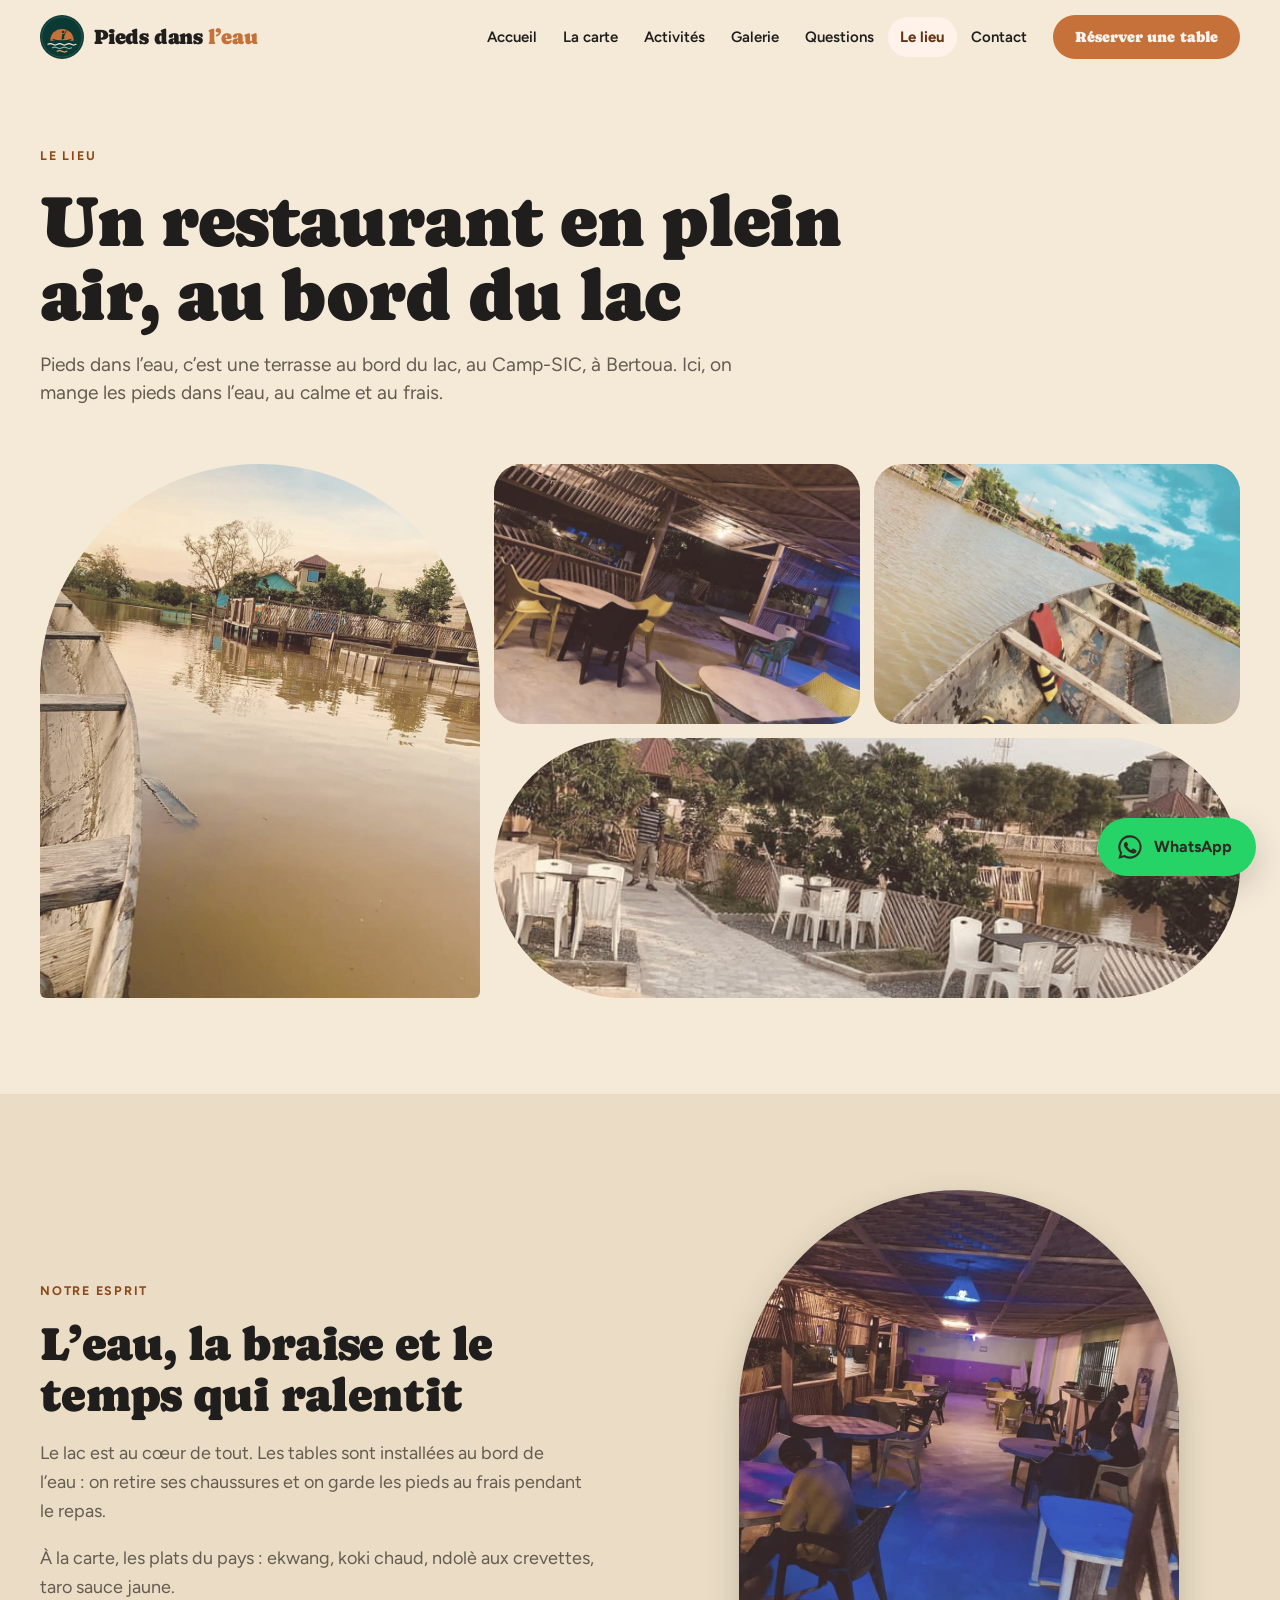
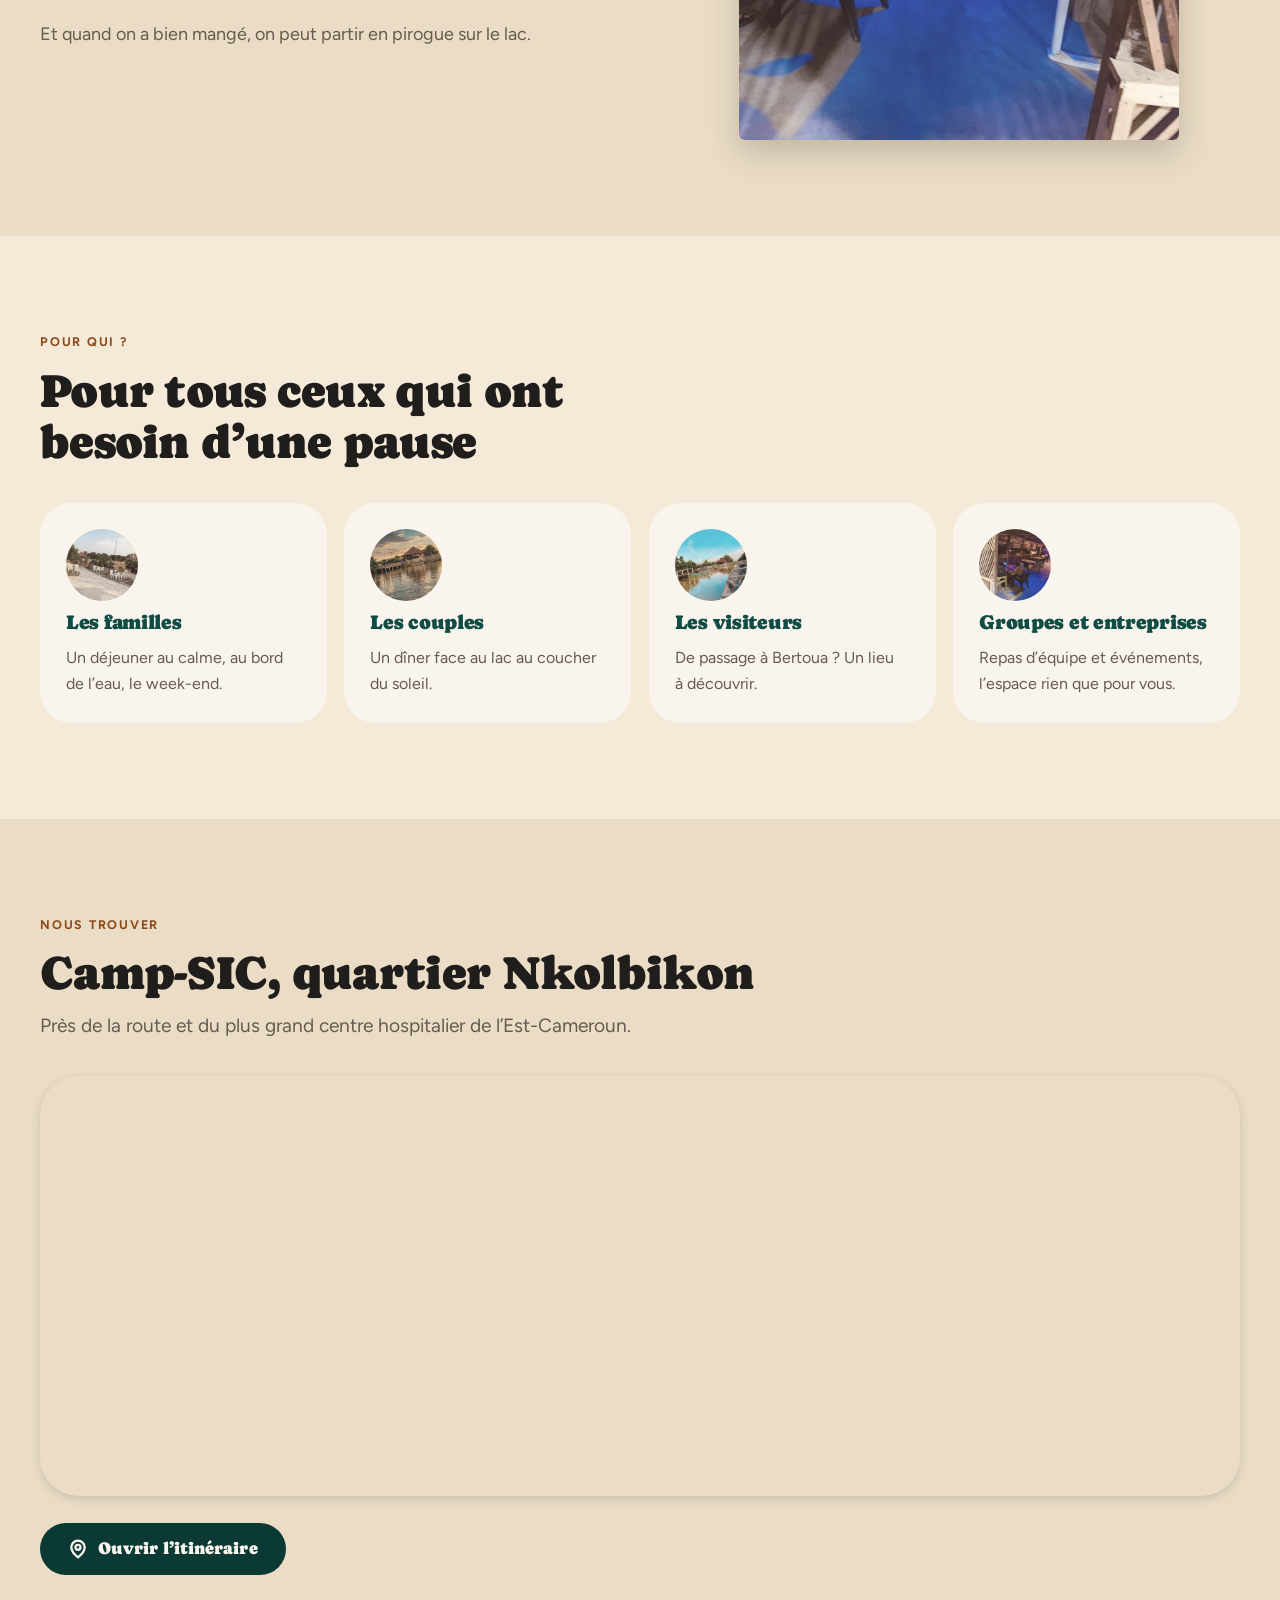
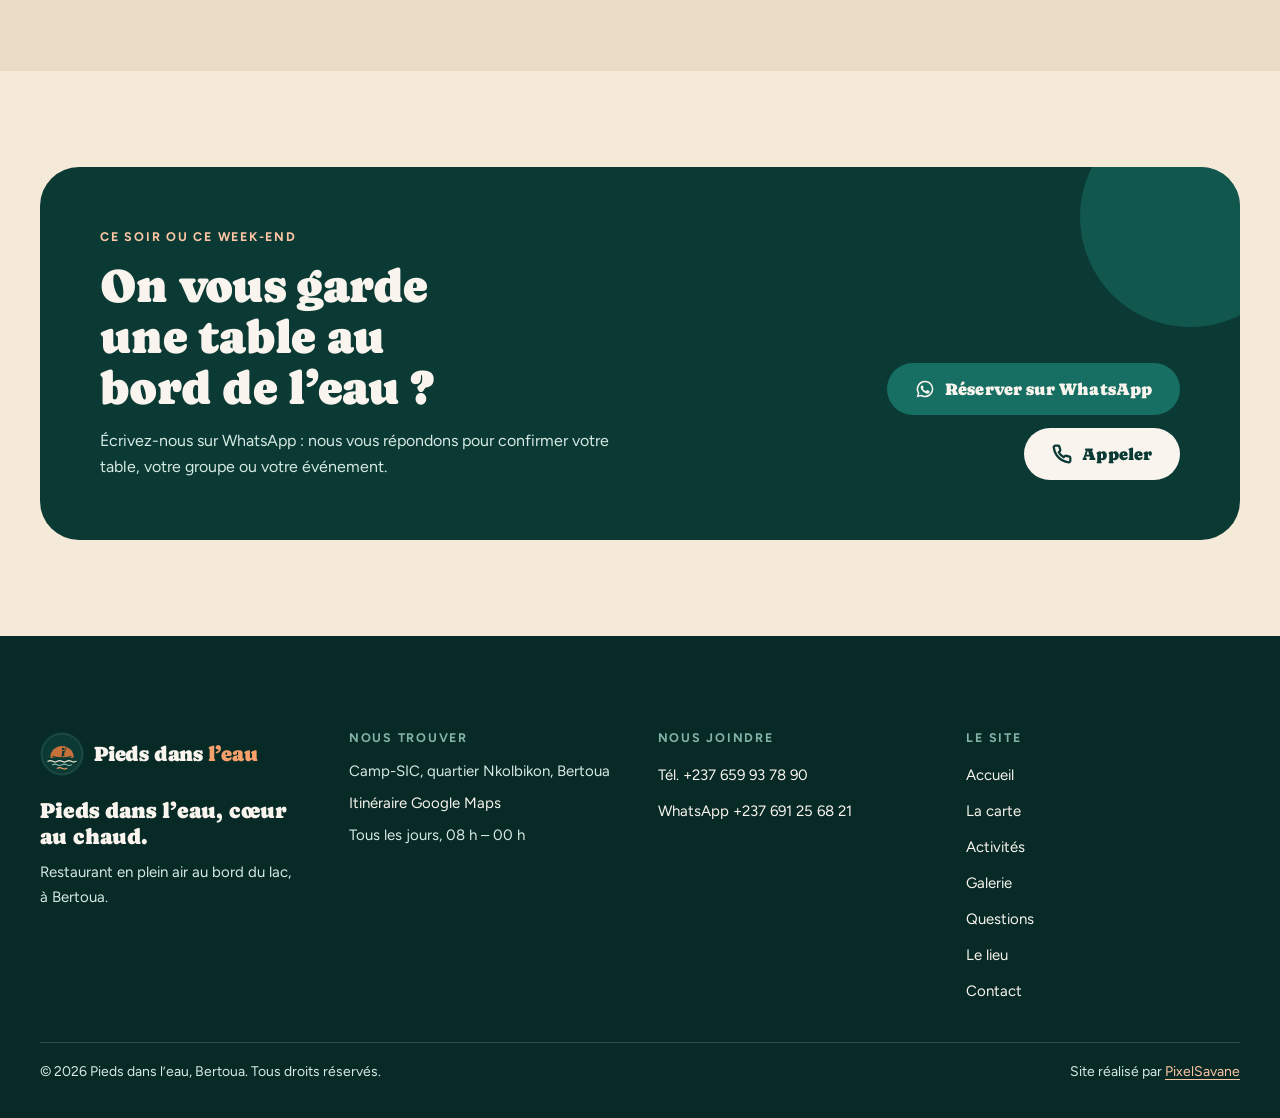
==== commit e730e5c0: "Add files via upload" ====
--- a/a-propos.html
+++ b/a-propos.html
@@ -3,16 +3,16 @@
 <head>
 <meta charset="utf-8">
 <meta name="viewport" content="width=device-width, initial-scale=1">
-<title>Le lieu · Pieds dans l'eau, Bertoua</title>
-<meta name="description" content="Un restaurant en plein air au bord du lac, au Camp-SIC à Bertoua : on mange les pieds dans l'eau, au calme et au frais.">
+<title>Le lieu · Pieds dans l’eau, Bertoua</title>
+<meta name="description" content="Un restaurant en plein air au bord du lac, au Camp-SIC à Bertoua : on mange les pieds dans l’eau, au calme et au frais.">
 <meta name="theme-color" content="#f5ead8">
 <link rel="canonical" href="https://pieds-dans-leau.vercel.app/a-propos.html">
 <meta property="og:type" content="website">
 <meta property="og:locale" content="fr_FR">
-<meta property="og:site_name" content="Pieds dans l'eau">
+<meta property="og:site_name" content="Pieds dans l’eau">
 <meta property="og:url" content="https://pieds-dans-leau.vercel.app/a-propos.html">
-<meta property="og:title" content="Le lieu · Pieds dans l'eau, Bertoua">
-<meta property="og:description" content="Un restaurant en plein air au bord du lac, au Camp-SIC à Bertoua : on mange les pieds dans l'eau, au calme et au frais.">
+<meta property="og:title" content="Le lieu · Pieds dans l’eau, Bertoua">
+<meta property="og:description" content="Un restaurant en plein air au bord du lac, au Camp-SIC à Bertoua : on mange les pieds dans l’eau, au calme et au frais.">
 <meta property="og:image" content="https://pieds-dans-leau.vercel.app/images/partage.png">
 <meta property="og:image:width" content="1200">
 <meta property="og:image:height" content="630">
@@ -25,11 +25,11 @@
 <link rel="stylesheet" href="tokens.css">
 <link rel="stylesheet" href="style.css">
 </head>
-<body data-base="" data-page="a-propos.html" data-message="Bonjour Pieds dans l'eau ! Je voudrais réserver une table.">
+<body data-base="" data-page="a-propos.html" data-message="Bonjour Pieds dans l’eau ! Je voudrais réserver une table.">
 <a class="saut" href="#contenu">Aller au contenu</a>
 <header class="entete" id="entete">
   <div class="conteneur entete-barre">
-    <a class="marque" href="index.html" aria-label="Pieds dans l'eau, accueil"><img src="images/logo.svg" alt="" width="44" height="44"><span>Pieds dans <em>l'eau</em></span></a>
+    <a class="marque" href="index.html" aria-label="Pieds dans l’eau, accueil"><img src="images/logo.svg" alt="" width="44" height="44"><span>Pieds dans&nbsp;<em>l’eau</em></span></a>
     <nav class="nav" aria-label="Navigation principale">
       <ul>
           <li><a href="index.html" data-page="index.html">Accueil</a></li>
@@ -40,7 +40,7 @@
           <li><a href="a-propos.html" data-page="a-propos.html" aria-current="page">Le lieu</a></li>
           <li><a href="contact.html" data-page="contact.html">Contact</a></li>
       </ul>
-      <a class="bouton b-accent" href="https://wa.me/237691256821" data-wa="Bonjour Pieds dans l'eau ! Je voudrais réserver une table." target="_blank" rel="noopener">Réserver une table</a>
+      <a class="bouton b-accent" href="https://wa.me/237691256821" data-wa="Bonjour Pieds dans l’eau ! Je voudrais réserver une table." target="_blank" rel="noopener">Réserver une table</a>
     </nav>
     <button class="nav-bouton" type="button" aria-expanded="false" aria-controls="menu-mobile"><svg class="ico" viewBox="0 0 24 24" fill="none" stroke="currentColor" stroke-width="2.75" stroke-linecap="round" stroke-linejoin="round" aria-hidden="true"><path d="M4 6h16M4 12h16M4 18h16"/></svg><span>Menu</span></button>
   </div>
@@ -53,7 +53,7 @@
       <li><a href="activites.html"><img src="photos/lieu/lac-pirogue.jpg" alt="" class="washed" loading="lazy"><span><b>Activités</b><small>Pirogue, anniversaires, entreprises</small></span></a></li>
       <li><a href="galerie.html"><img src="photos/lieu/soir-terrasse.jpg" alt="" class="washed" loading="lazy"><span><b>Galerie</b><small>Le lac et la terrasse en images</small></span></a></li>
       <li><a href="questions.html"><img src="photos/lieu/terrasse.jpg" alt="" class="washed" loading="lazy"><span><b>Questions</b><small>Horaires, réservation, accès</small></span></a></li>
-      <li><a href="a-propos.html" aria-current="page"><img src="photos/lieu/terrasse-jour.jpg" alt="" class="washed" loading="lazy"><span><b>Le lieu</b><small>Une terrasse au bord de l'eau</small></span></a></li>
+      <li><a href="a-propos.html" aria-current="page"><img src="photos/lieu/terrasse-jour.jpg" alt="" class="washed" loading="lazy"><span><b>Le lieu</b><small>Une terrasse au bord de l’eau</small></span></a></li>
       <li><a href="contact.html"><img src="photos/lieu/entree.jpg" alt="" class="washed" loading="lazy"><span><b>Contact</b><small>Réserver, venir, nous écrire</small></span></a></li>
   </ul>
 </nav>
@@ -61,17 +61,17 @@
   <div class="conteneur">
     <span class="surtitre monte">Le lieu</span>
     <h1 class="monte" style="--i:1">Un restaurant en plein air, au bord du lac</h1>
-    <p class="chapeau monte" style="--i:2">Pieds dans l'eau, c'est une terrasse au bord du lac, au Camp-SIC, à Bertoua. Ici, on mange les pieds dans l'eau, au calme et au frais.</p>
+    <p class="chapeau monte" style="--i:2">Pieds dans l’eau, c’est une terrasse au bord du lac, au Camp-SIC, à Bertoua. Ici, on mange les pieds dans l’eau, au calme et au frais.</p>
   </div>
 </section>
 <main id="contenu">
 <section class="section" style="padding-top:8px">
   <div class="conteneur">
     <div class="mosaique monte">
-      <div class="m m1"><img class="washed" src="photos/lieu/lac-dore.jpg" alt="Le lac en fin d'après-midi" loading="lazy"></div>
+      <div class="m m1"><img class="washed" src="photos/lieu/lac-dore.jpg" alt="Le lac en fin d’après-midi" loading="lazy"></div>
       <div class="m m2"><img class="washed" src="photos/lieu/terrasse.jpg" alt="Les tables sous la paillote" loading="lazy"></div>
       <div class="m m3"><img class="washed" src="photos/lieu/pirogue.jpg" alt="La pirogue au bord du lac" loading="lazy"></div>
-      <div class="m m4"><img class="washed" src="photos/lieu/lac-chaises.jpg" alt="Les chaises au bord de l'eau" loading="lazy"></div>
+      <div class="m m4"><img class="washed" src="photos/lieu/lac-chaises.jpg" alt="Les chaises au bord de l’eau" loading="lazy"></div>
     </div>
   </div>
 </section>
@@ -79,9 +79,9 @@
   <div class="conteneur deux-col">
     <div class="texte-long monte">
       <span class="surtitre">Notre esprit</span>
-      <h2>L'eau, la braise et le temps qui ralentit</h2>
-      <p>Le lac est au cœur de tout. Les tables sont installées au bord de l'eau : on retire ses chaussures et on garde les pieds au frais pendant le repas.</p>
-      <p>À la carte, les plats du pays : ekwang, koki chaud, ndolè aux crevettes, taro sauce jaune.</p>
+      <h2>L’eau, la braise et le temps qui ralentit</h2>
+      <p>Le lac est au cœur de tout. Les tables sont installées au bord de l’eau : on retire ses chaussures et on garde les pieds au frais pendant le repas.</p>
+      <p>À la carte, les plats du pays : ekwang, koki chaud, ndolè aux crevettes, taro sauce jaune.</p>
       <p>Et quand on a bien mangé, on peut partir en pirogue sur le lac.</p>
     </div>
     <div class="arche monte" style="--i:1;max-width:440px;justify-self:center;width:100%"><img class="washed" src="photos/lieu/soir-salle.jpg" alt="La salle éclairée le soir" loading="lazy"></div>
@@ -89,20 +89,20 @@
 </section>
 <section class="section">
   <div class="conteneur">
-    <div class="section-tete monte"><span class="surtitre">Pour qui ?</span><h2>Pour tous ceux qui ont besoin d'une pause</h2></div>
+    <div class="section-tete monte"><span class="surtitre">Pour qui ?</span><h2>Pour tous ceux qui ont besoin d’une pause</h2></div>
     <div class="pour-qui">
-      <div class="carte-qui monte" style="--i:0"><div class="rond"><img class="washed" src="photos/lieu/lac-chaises.jpg" alt="" loading="lazy"></div><h3>Les familles</h3><p>Un déjeuner au calme, au bord de l'eau, le week-end.</p></div>
+      <div class="carte-qui monte" style="--i:0"><div class="rond"><img class="washed" src="photos/lieu/lac-chaises.jpg" alt="" loading="lazy"></div><h3>Les familles</h3><p>Un déjeuner au calme, au bord de l’eau, le week-end.</p></div>
       <div class="carte-qui monte" style="--i:1"><div class="rond"><img class="washed" src="photos/lieu/lac-coucher.jpg" alt="" loading="lazy"></div><h3>Les couples</h3><p>Un dîner face au lac au coucher du soleil.</p></div>
-      <div class="carte-qui monte" style="--i:2"><div class="rond"><img class="washed" src="photos/lieu/lac-pirogue.jpg" alt="" loading="lazy"></div><h3>Les visiteurs</h3><p>De passage à Bertoua ? Un lieu à découvrir.</p></div>
-      <div class="carte-qui monte" style="--i:3"><div class="rond"><img class="washed" src="photos/lieu/soir-tables.jpg" alt="" loading="lazy"></div><h3>Groupes et entreprises</h3><p>Repas d'équipe et événements, l'espace rien que pour vous.</p></div>
+      <div class="carte-qui monte" style="--i:2"><div class="rond"><img class="washed" src="photos/lieu/lac-pirogue.jpg" alt="" loading="lazy"></div><h3>Les visiteurs</h3><p>De passage à Bertoua ? Un lieu à découvrir.</p></div>
+      <div class="carte-qui monte" style="--i:3"><div class="rond"><img class="washed" src="photos/lieu/soir-tables.jpg" alt="" loading="lazy"></div><h3>Groupes et entreprises</h3><p>Repas d’équipe et événements, l’espace rien que pour vous.</p></div>
     </div>
   </div>
 </section>
 <section class="section section-surface">
   <div class="conteneur">
-    <div class="section-tete monte"><span class="surtitre">Nous trouver</span><h2>Camp-SIC, quartier Nkolbikon</h2><p class="chapeau">Près de la route et du plus grand centre hospitalier de l'Est-Cameroun.</p></div>
-    <div class="plan monte"><iframe src="https://www.google.com/maps?q=Camp+SIC+Nkolbikon+Bertoua&amp;output=embed" title="Plan d'accès au restaurant Pieds dans l'eau" loading="lazy" referrerpolicy="no-referrer-when-downgrade"></iframe></div>
-    <div class="boutons" style="margin-top:var(--space-6)"><a class="bouton b-sombre" href="https://www.google.com/maps/search/?api=1&amp;query=Camp+SIC+Nkolbikon+Bertoua" target="_blank" rel="noopener"><svg class="ico" viewBox="0 0 24 24" fill="none" stroke="currentColor" stroke-width="2.75" stroke-linecap="round" stroke-linejoin="round" aria-hidden="true"><path d="M20 10c0 6-8 12-8 12s-8-6-8-12a8 8 0 0 1 16 0Z"/><circle cx="12" cy="10" r="3"/></svg>Ouvrir l'itinéraire</a></div>
+    <div class="section-tete monte"><span class="surtitre">Nous trouver</span><h2>Camp-SIC, quartier Nkolbikon</h2><p class="chapeau">Près de la route et du plus grand centre hospitalier de l’Est-Cameroun.</p></div>
+    <div class="plan monte"><iframe src="https://www.google.com/maps?q=Camp+SIC+Nkolbikon+Bertoua&amp;output=embed" title="Plan d’accès au restaurant Pieds dans l’eau" loading="lazy" referrerpolicy="no-referrer-when-downgrade"></iframe></div>
+    <div class="boutons" style="margin-top:var(--space-6)"><a class="bouton b-sombre" href="https://www.google.com/maps/search/?api=1&amp;query=Camp+SIC+Nkolbikon+Bertoua" target="_blank" rel="noopener"><svg class="ico" viewBox="0 0 24 24" fill="none" stroke="currentColor" stroke-width="2.75" stroke-linecap="round" stroke-linejoin="round" aria-hidden="true"><path d="M20 10c0 6-8 12-8 12s-8-6-8-12a8 8 0 0 1 16 0Z"/><circle cx="12" cy="10" r="3"/></svg>Ouvrir l’itinéraire</a></div>
   </div>
 </section>
 <div style="height:var(--section)"></div>
@@ -111,11 +111,11 @@
     <div class="bandeau">
       <div style="display:grid;gap:14px">
         <span class="surtitre" style="color:var(--accent-300)">Ce soir ou ce week-end</span>
-        <h2>On vous garde une table au bord de l'eau ?</h2>
-        <p>Écrivez-nous sur WhatsApp : nous vous répondons pour confirmer votre table, votre groupe ou votre événement.</p>
+        <h2>On vous garde une table au bord de l’eau ?</h2>
+        <p>Écrivez-nous sur WhatsApp : nous vous répondons pour confirmer votre table, votre groupe ou votre événement.</p>
       </div>
       <div class="boutons">
-        <a class="bouton b-accent" href="https://wa.me/237691256821" data-wa="Bonjour Pieds dans l'eau ! Je voudrais réserver une table." target="_blank" rel="noopener"><svg class="ico" viewBox="0 0 24 24" fill="currentColor" aria-hidden="true"><path d="M12 2a10 10 0 0 0-8.6 15.1L2 22l5-1.3A10 10 0 1 0 12 2Zm0 18.2a8.2 8.2 0 0 1-4.2-1.2l-.3-.2-3 .8.8-2.9-.2-.3A8.2 8.2 0 1 1 12 20.2Zm4.5-6.1c-.2-.1-1.5-.7-1.7-.8-.2-.1-.4-.1-.6.1l-.8 1c-.1.2-.3.2-.5.1a6.7 6.7 0 0 1-3.3-2.9c-.2-.4.2-.4.7-1.3.1-.2 0-.3 0-.4l-.8-1.8c-.2-.5-.4-.4-.6-.4h-.5a1 1 0 0 0-.7.3 3 3 0 0 0-.9 2.2 5.2 5.2 0 0 0 1.1 2.7 11.8 11.8 0 0 0 4.5 4c1.7.7 2.3.8 3.2.6a2.7 2.7 0 0 0 1.8-1.2 2.2 2.2 0 0 0 .1-1.3c0-.1-.2-.2-.5-.3Z"/></svg>Réserver sur WhatsApp</a>
+        <a class="bouton b-accent" href="https://wa.me/237691256821" data-wa="Bonjour Pieds dans l’eau ! Je voudrais réserver une table." target="_blank" rel="noopener"><svg class="ico" viewBox="0 0 24 24" fill="currentColor" aria-hidden="true"><path d="M12 2a10 10 0 0 0-8.6 15.1L2 22l5-1.3A10 10 0 1 0 12 2Zm0 18.2a8.2 8.2 0 0 1-4.2-1.2l-.3-.2-3 .8.8-2.9-.2-.3A8.2 8.2 0 1 1 12 20.2Zm4.5-6.1c-.2-.1-1.5-.7-1.7-.8-.2-.1-.4-.1-.6.1l-.8 1c-.1.2-.3.2-.5.1a6.7 6.7 0 0 1-3.3-2.9c-.2-.4.2-.4.7-1.3.1-.2 0-.3 0-.4l-.8-1.8c-.2-.5-.4-.4-.6-.4h-.5a1 1 0 0 0-.7.3 3 3 0 0 0-.9 2.2 5.2 5.2 0 0 0 1.1 2.7 11.8 11.8 0 0 0 4.5 4c1.7.7 2.3.8 3.2.6a2.7 2.7 0 0 0 1.8-1.2 2.2 2.2 0 0 0 .1-1.3c0-.1-.2-.2-.5-.3Z"/></svg>Réserver sur WhatsApp</a>
         <a class="bouton b-clair" href="tel:+237659937890"><svg class="ico" viewBox="0 0 24 24" fill="none" stroke="currentColor" stroke-width="2.75" stroke-linecap="round" stroke-linejoin="round" aria-hidden="true"><path d="M22 16.92v3a2 2 0 0 1-2.18 2 19.79 19.79 0 0 1-8.63-3.07 19.5 19.5 0 0 1-6-6 19.79 19.79 0 0 1-3.07-8.67A2 2 0 0 1 4.11 2h3a2 2 0 0 1 2 1.72c.13.96.36 1.9.7 2.81a2 2 0 0 1-.45 2.11L8.09 9.91a16 16 0 0 0 6 6l1.27-1.27a2 2 0 0 1 2.11-.45c.91.34 1.85.57 2.81.7A2 2 0 0 1 22 16.92z"/></svg>Appeler</a>
       </div>
     </div>
@@ -126,8 +126,8 @@
   <div class="conteneur">
     <div class="pied-grille">
       <div>
-        <a class="marque" href="index.html"><img src="images/logo.svg" alt="" width="44" height="44"><span>Pieds dans <em>l'eau</em></span></a>
-        <p class="slogan">Pieds dans l'eau, cœur au chaud.</p>
+        <a class="marque" href="index.html"><img src="images/logo.svg" alt="" width="44" height="44"><span>Pieds dans&nbsp;<em>l’eau</em></span></a>
+        <p class="slogan">Pieds dans l’eau, cœur au chaud.</p>
         <p style="margin-top:10px">Restaurant en plein air au bord du lac, à Bertoua.</p>
       </div>
       <div>
@@ -135,14 +135,14 @@
         <ul>
           <li>Camp-SIC, quartier Nkolbikon, Bertoua</li>
           <li><a href="https://www.google.com/maps/search/?api=1&amp;query=Camp+SIC+Nkolbikon+Bertoua" target="_blank" rel="noopener">Itinéraire Google Maps</a></li>
-          <li>Tous les jours, de 8 h à minuit</li>
+          <li>Tous les jours, 08 h – 00 h</li>
         </ul>
       </div>
       <div>
         <h2>Nous joindre</h2>
         <ul>
           <li><a href="tel:+237659937890">Tél. +237 659 93 78 90</a></li>
-          <li><a href="https://wa.me/237691256821" data-wa="Bonjour Pieds dans l'eau !" target="_blank" rel="noopener">WhatsApp +237 691 25 68 21</a></li>
+          <li><a href="https://wa.me/237691256821" data-wa="Bonjour Pieds dans l’eau !" target="_blank" rel="noopener">WhatsApp +237 691 25 68 21</a></li>
         </ul>
       </div>
       <div>
@@ -159,7 +159,7 @@
       </div>
     </div>
     <div class="copyright">
-      <p>© <span data-annee>2026</span> Pieds dans l'eau, Bertoua. Tous droits réservés.</p>
+      <p>© <span data-annee>2026</span> Pieds dans l’eau, Bertoua. Tous droits réservés.</p>
       <p>Site réalisé par <a href="https://wa.me/237696229416?text=Bonjour%20PixelSavane%20%21%20J%27ai%20vu%20le%20site%20de%20Pieds%20dans%20l%27eau%20et%20je%20voudrais%20un%20site%20moi%20aussi." target="_blank" rel="noopener">PixelSavane</a></p>
     </div>
   </div>
--- a/tokens.css
+++ b/tokens.css
@@ -20,17 +20,20 @@
   --accent-800: #643312;
   --accent-900: #402310;
 
-  /* Vert sauge */
-  --color-accent-2: #7a8a5e;
-  --sauge-100: #f0fae1;
-  --sauge-200: #e1eecc;
-  --sauge-300: #ccdbb2;
-  --sauge-400: #aebf92;
-  --sauge-500: #8fa073;
-  --sauge-600: #728157;
-  --sauge-700: #56633f;
-  --sauge-800: #3d472b;    /* bandeaux sombres */
-  --sauge-900: #272e1b;
+  /* Vert sapin (charte PDF « Identité visuelle Pieds dans l’eau ») :
+     #0b3a34 bandeaux, #0f4c44 titres et prix, #176f63 bouton sur fond sapin.
+     Les noms « sauge » sont gardés pour ne rien casser dans le code. */
+  --color-accent-2: #176f63;
+  --sapin-titre: #0f4c44;
+  --sauge-100: #eaf4f1;
+  --sauge-200: #d6e9e3;
+  --sauge-300: #b4d4cb;
+  --sauge-400: #82b3a6;
+  --sauge-500: #4f9183;
+  --sauge-600: #237a6c;
+  --sauge-700: #176f63;    /* bouton sur fond sapin */
+  --sauge-800: #0b3a34;    /* bandeaux sombres, fond du héros */
+  --sauge-900: #072a26;    /* pied de page */
 
   /* Neutres */
   --neutre-100: #f9f4ed;
@@ -52,17 +55,21 @@
   --entete-fond: rgba(245, 234, 216, .92);
   --wa: #25d366;
 
-  /* Typographie */
+  /* Typographie (charte « Identité visuelle Pieds dans l’eau », octobre 2026)
+     Caprasimo 400 : nom, titres, noms de plats, boutons. Jamais en texte courant, jamais en capitales.
+     Figtree 400 / 600 / 700 : paragraphes, descriptions, prix, horaires, formulaires, navigation. */
   --font-display: "Caprasimo", Georgia, serif;
   --font-body: "Figtree", ui-sans-serif, system-ui, sans-serif;
-  --h1: clamp(44px, 6.4vw, 78px);
-  --h2: clamp(30px, 3.6vw, 44px);
-  --h3: 23px;
-  --t-corps: 17px;
+  --display: clamp(48px, 7.4vw, 120px);   --ligne-display: .96;   /* héros d’accueil uniquement */
+  --h1: clamp(40px, 5.6vw, 80px);         --ligne-h1: 1.04;       /* titre de page */
+  --h2: clamp(30px, 3.7vw, 52px);         --ligne-h2: 1.08;       /* titre de section */
+  --h3: clamp(22px, 2.1vw, 30px);         --ligne-h3: 1.12;       /* catégorie de menu, carte */
+  --h4: clamp(19px, 1.55vw, 22px);        --ligne-h4: 1.2;        /* nom de plat */
+  --chapo: clamp(18px, 1.5vw, 21px);      --ligne-chapo: 1.5;     /* introduction de section */
+  --t-corps: clamp(16px, 1.25vw, 17.5px); --ligne: 1.62;          /* texte, 62 caractères max */
+  --mesure: 62ch;
   --t-petit: 15px;
-  --t-surtitre: 13px;
-  --ligne: 1.6;
-  --ligne-titre: 1.06;
+  --t-surtitre: 12.5px;                   --espacement-etiquette: .14em;  /* étiquette, Figtree 700 */
   --espacement-titre: -0.015em;
 
   /* Espacements */
--- a/style.css
+++ b/style.css
@@ -4,15 +4,15 @@
 * { margin: 0; }
 [hidden] { display: none !important; }
 html { -webkit-text-size-adjust: 100%; scroll-behavior: smooth; scroll-padding-top: 90px; }
-body { background: var(--color-bg); color: var(--color-text); font: 400 var(--t-corps)/var(--ligne) var(--font-body); -webkit-font-smoothing: antialiased; padding-top: 74px; }
+body { background: var(--color-bg); color: var(--color-text); font: 400 var(--t-corps)/var(--ligne) var(--font-body); font-kerning: normal; hanging-punctuation: first; -webkit-font-smoothing: antialiased; padding-top: 74px; }
 img, svg, video, iframe { display: block; max-width: 100%; }
 a { color: var(--accent-700); text-underline-offset: 3px; }
 button { font: inherit; color: inherit; }
 :focus-visible { outline: 3px solid var(--accent-500); outline-offset: 3px; }
-h1, h2, h3 { font-family: var(--font-display); font-weight: 400; line-height: var(--ligne-titre); letter-spacing: var(--espacement-titre); text-wrap: balance; }
-h1 { font-size: var(--h1); }
-h2 { font-size: var(--h2); line-height: 1.1; }
-h3 { font-size: var(--h3); line-height: 1.12; }
+h1, h2, h3, h4 { font-family: var(--font-display); font-weight: 400; letter-spacing: var(--espacement-titre); text-wrap: balance; text-transform: none; }
+h1 { font-size: var(--h1); line-height: var(--ligne-h1); }
+h2 { font-size: var(--h2); line-height: var(--ligne-h2); }
+h3 { font-size: var(--h3); line-height: var(--ligne-h3); }
 p { text-wrap: pretty; }
 .ico { width: 20px; height: 20px; flex: none; }
 .washed { filter: saturate(.6) contrast(.85) brightness(1.1) opacity(.94); }
@@ -23,15 +23,15 @@
 .section { padding: var(--section) 0; }
 .section-sauge { background: var(--sauge-200); }
 .section-surface { background: var(--color-surface); }
-.surtitre { display: inline-block; font-size: var(--t-surtitre); font-weight: 700; text-transform: uppercase; letter-spacing: .08em; color: var(--accent-700); }
-.chapeau { font-size: 18px; color: var(--texte-doux); max-width: 58ch; line-height: 1.6; }
+.surtitre { display: inline-block; font-family: var(--font-body); font-size: var(--t-surtitre); font-weight: 700; text-transform: uppercase; letter-spacing: var(--espacement-etiquette); color: var(--accent-700); }
+.chapeau { font: 400 var(--chapo)/var(--ligne-chapo) var(--font-body); color: var(--texte-doux); max-width: var(--mesure); }
 .section-tete { display: grid; gap: var(--space-3); margin-bottom: var(--space-8); max-width: 760px; }
 .section-tete.centre { margin-inline: auto; text-align: center; justify-items: center; }
 .etiquette { display: inline-flex; align-items: center; gap: 6px; padding: 5px 12px; border-radius: var(--radius-pilule); background: var(--sauge-200); color: var(--sauge-800); font-size: 13px; font-weight: 600; }
 .etiquettes { display: flex; flex-wrap: wrap; gap: var(--space-2); }
 
 /* ---------- Boutons ---------- */
-.bouton { display: inline-flex; align-items: center; justify-content: center; gap: 10px; min-height: 52px; padding: 0 26px; border-radius: var(--radius-pilule); border: 2px solid transparent; font: 700 16px/1.1 var(--font-body); text-decoration: none; cursor: pointer; transition: transform var(--duree) var(--courbe), box-shadow var(--duree) var(--courbe), background-color var(--duree), color var(--duree); }
+.bouton { display: inline-flex; align-items: center; justify-content: center; gap: 10px; min-height: 52px; padding: 0 26px; border-radius: var(--radius-pilule); border: 2px solid transparent; font: 400 17px/1.1 var(--font-display); letter-spacing: .005em; text-decoration: none; cursor: pointer; transition: transform var(--duree) var(--courbe), box-shadow var(--duree) var(--courbe), background-color var(--duree), color var(--duree); }
 .bouton:hover { transform: translateY(-3px); box-shadow: var(--shadow-md); }
 .bouton:active { transform: translateY(-1px); }
 .b-accent { background: var(--color-accent); color: var(--neutre-100); }
@@ -82,7 +82,7 @@
   .apercu-photo img { width: 100%; height: 100%; object-fit: cover; }
   .apercu.ouvert .apercu-photo img { animation: zoom-lent 7s ease-out both; }
   .apercu-texte { display: grid; gap: var(--space-3); padding-right: var(--space-6); align-content: center; }
-  .apercu-texte h2 { font-size: 30px; }
+  .apercu-texte h2 { font-size: var(--h3); line-height: var(--ligne-h3); }
   .apercu-texte p { color: var(--texte-doux); font-size: 16px; }
   .apercu-texte .bouton { justify-self: start; margin-top: var(--space-2); }
 }
@@ -125,8 +125,8 @@
 .heros { background: var(--sauge-800); color: var(--neutre-100); padding: clamp(36px, 6vw, 80px) 0 clamp(56px, 8vw, 100px); overflow: hidden; }
 .heros .conteneur { display: grid; gap: clamp(36px, 5vw, 56px); align-items: center; }
 .heros-texte { display: grid; gap: var(--space-4); justify-items: start; position: relative; z-index: 1; }
-.heros .etiquette { background: rgba(225, 238, 204, .14); color: var(--sauge-200); }
-.heros h1 { color: var(--neutre-100); font-size: clamp(44px, 5.4vw, 70px); }
+.heros .etiquette { background: rgba(214, 233, 227, .14); color: var(--sauge-200); }
+.heros h1 { color: var(--neutre-100); font-size: var(--display); line-height: var(--ligne-display); }
 .heros h1 em { font-style: normal; color: var(--accent-400); display: block; }
 .heros .chapeau { color: var(--sauge-200); }
 .heros .b-contour { color: var(--neutre-100); border-color: var(--neutre-100); }
@@ -137,7 +137,7 @@
 .statut.est-ouvert::before { background: var(--sauge-600); animation: pouls 2.4s ease-out infinite; }
 .statut.est-ferme { color: var(--accent-800); }
 .statut.est-ferme::before { background: var(--color-accent); }
-@keyframes pouls { 0% { box-shadow: 0 0 0 0 rgba(114, 129, 87, .5); } 70%, 100% { box-shadow: 0 0 0 8px rgba(114, 129, 87, 0); } }
+@keyframes pouls { 0% { box-shadow: 0 0 0 0 rgba(35, 122, 108, .5); } 70%, 100% { box-shadow: 0 0 0 8px rgba(35, 122, 108, 0); } }
 .heros-photos { position: relative; justify-self: center; width: min(100%, 520px); aspect-ratio: 1; }
 .heros-disque { position: absolute; right: -18%; top: 4%; width: 92%; aspect-ratio: 1; border-radius: 50%; background: var(--sauge-300); }
 .assiette { position: absolute; left: 2%; top: 2%; width: 86%; aspect-ratio: 1; border-radius: 50%; overflow: hidden; border: 10px solid var(--neutre-100); box-shadow: var(--shadow-lg); background: var(--neutre-100); }
@@ -197,7 +197,7 @@
 .atouts li { display: grid; grid-template-columns: 64px 1fr; gap: var(--space-4); align-items: start; }
 .atouts .num { width: 64px; height: 64px; border-radius: 50%; display: grid; place-items: center; background: var(--accent-100); color: var(--accent-700); font: 400 26px/1 var(--font-display); transition: background-color var(--duree), color var(--duree), transform .4s var(--courbe); }
 .atouts li:hover .num { background: var(--color-accent); color: var(--neutre-100); transform: rotate(-8deg) scale(1.06); }
-.atouts h3 { font-size: 21px; margin-bottom: 4px; }
+.atouts h3 { font-size: var(--h4); line-height: var(--ligne-h4); margin-bottom: 4px; }
 .atouts p { color: var(--texte-doux); font-size: 16px; }
 
 /* ---------- Cartes de plats ---------- */
@@ -212,8 +212,8 @@
 .plat-photo .loupe { position: absolute; right: 12px; top: 12px; padding: 6px 12px; border-radius: var(--radius-pilule); background: var(--entete-fond); font-size: 13px; font-weight: 700; color: var(--color-text); }
 .plat-corps { display: flex; flex-direction: column; gap: var(--space-2); padding: 20px 22px 22px; flex: 1; }
 .plat-tete { display: flex; justify-content: space-between; align-items: baseline; gap: var(--space-3); }
-.plat-tete h3 { font-size: 23px; }
-.prix { font-weight: 700; color: var(--accent-700); white-space: nowrap; font-variant-numeric: tabular-nums; }
+.plat-tete h3 { font-size: var(--h4); line-height: var(--ligne-h4); }
+.prix { font-family: var(--font-body); font-weight: 700; color: var(--sapin-titre); white-space: nowrap; font-variant-numeric: tabular-nums; text-align: right; }
 .plat-corps p { color: var(--texte-doux); font-size: 15px; }
 .plat-pied { display: flex; flex-wrap: wrap; align-items: center; justify-content: space-between; gap: var(--space-2); margin-top: auto; padding-top: var(--space-3); }
 .plat.epuise .plat-photo img { filter: grayscale(.8); opacity: .7; }
@@ -221,7 +221,7 @@
 .lien-wa-plat { display: inline-flex; align-items: center; gap: 6px; min-height: 44px; font-size: 14px; font-weight: 700; color: var(--sauge-800); text-decoration: none; }
 .lien-wa-plat svg { width: 18px; height: 18px; color: var(--sauge-700); }
 .lien-wa-plat:hover { color: var(--accent-700); }
-.ajouter { display: inline-flex; align-items: center; gap: 6px; min-height: 44px; padding: 0 18px; border-radius: var(--radius-pilule); border: 0; background: var(--color-accent); color: var(--neutre-100); font-weight: 700; font-size: 15px; cursor: pointer; transition: background-color var(--duree), transform var(--duree) var(--courbe); }
+.ajouter { display: inline-flex; align-items: center; gap: 6px; min-height: 44px; padding: 0 18px; border-radius: var(--radius-pilule); border: 0; background: var(--color-accent); color: var(--neutre-100); font: 400 16px/1 var(--font-display); cursor: pointer; transition: background-color var(--duree), transform var(--duree) var(--courbe); }
 .ajouter:hover { background: var(--accent-600); transform: translateY(-2px); }
 .quantite { display: inline-flex; align-items: center; gap: 2px; padding: 3px; border-radius: var(--radius-pilule); background: var(--accent-100); animation: pdlUp .3s var(--courbe); }
 .quantite button { width: 38px; height: 38px; border-radius: 50%; border: 0; background: var(--neutre-100); color: var(--accent-800); font-size: 20px; font-weight: 700; cursor: pointer; display: grid; place-items: center; }
@@ -275,7 +275,7 @@
 .miniatures img { width: 100%; height: 100%; object-fit: cover; }
 .fiche-texte { padding: 28px 28px 28px 14px; display: grid; gap: var(--space-4); align-content: start; position: relative; }
 @media (max-width: 759px) { .fiche-texte { padding: 4px 22px 24px; } }
-.fiche-texte h2 { font-size: 36px; padding-right: 50px; }
+.fiche-texte h2 { font-size: var(--h2); line-height: var(--ligne-h2); padding-right: 50px; }
 .fiche-texte .fermer { position: absolute; top: 18px; right: 18px; }
 .fiche-texte .bouton { width: 100%; }
 
@@ -316,7 +316,7 @@
 .info:hover { transform: translateY(-6px); box-shadow: var(--shadow-lg); }
 .info .icone { width: 52px; height: 52px; border-radius: 50%; display: grid; place-items: center; background: var(--sauge-200); color: var(--sauge-800); margin-bottom: 6px; }
 .info .icone svg { width: 24px; height: 24px; }
-.info h3 { font-size: 22px; }
+.info h3 { font-size: var(--h4); line-height: var(--ligne-h4); }
 .info p { color: var(--texte-doux); }
 .info a { font-weight: 700; }
 
@@ -334,11 +334,11 @@
 .pied .marque { color: var(--neutre-100); }
 .pied .marque em { color: var(--accent-400); }
 .pied .slogan { font: 400 22px/1.2 var(--font-display); color: var(--neutre-100); margin-top: 14px; }
-.pied h2 { font: 700 13px/1 var(--font-body); text-transform: uppercase; letter-spacing: .08em; color: var(--sauge-400); margin-bottom: 14px; }
+.pied h2 { font: 700 var(--t-surtitre)/1 var(--font-body); text-transform: uppercase; letter-spacing: var(--espacement-etiquette); color: var(--sauge-400); margin-bottom: 14px; }
 .pied ul { list-style: none; padding: 0; display: grid; gap: 4px; }
 .pied a { color: var(--neutre-100); text-decoration: none; display: inline-flex; min-height: 32px; align-items: center; }
 .pied a:hover { color: var(--accent-300); }
-.copyright { margin-top: var(--space-8); padding-top: var(--space-4); border-top: 1px solid rgba(225, 238, 204, .18); display: flex; flex-wrap: wrap; justify-content: space-between; gap: 8px; font-size: 14px; }
+.copyright { margin-top: var(--space-8); padding-top: var(--space-4); border-top: 1px solid rgba(214, 233, 227, .18); display: flex; flex-wrap: wrap; justify-content: space-between; gap: 8px; font-size: 14px; }
 .copyright a { display: inline; min-height: 0; color: var(--accent-300); text-decoration: underline; }
 
 /* ---------- En-tête de page intérieure ---------- */
@@ -406,7 +406,7 @@
 .pour-qui { display: grid; gap: var(--space-4); grid-template-columns: repeat(auto-fit, minmax(min(100%, 240px), 1fr)); }
 .carte-qui { background: var(--neutre-100); border-radius: var(--radius-carte); padding: 26px; display: grid; gap: 10px; justify-items: start; transition: background-color .45s var(--courbe), color .45s var(--courbe), transform .45s var(--courbe); }
 .carte-qui .rond { width: 72px; height: 72px; transition: width .5s var(--courbe), height .5s var(--courbe); }
-.carte-qui h3 { font-size: 22px; }
+.carte-qui h3 { font-size: var(--h4); line-height: var(--ligne-h4); }
 .carte-qui p { color: var(--texte-doux); transition: color .45s; }
 .carte-qui:hover { background: var(--sauge-800); color: var(--neutre-100); transform: translateY(-6px); }
 .carte-qui:hover p { color: var(--sauge-200); }
@@ -449,3 +449,12 @@
   *, *::before, *::after { animation-duration: .01ms !important; animation-iteration-count: 1 !important; transition-duration: .01ms !important; }
   .js .monte { opacity: 1; }
 }
+
+/* Vert sapin de la charte : bouton vert d’eau sur les fonds sapin (héros, bandeaux) */
+.heros .b-accent, .bandeau .b-accent, .resa-photo .b-accent { background: var(--sauge-700); color: var(--neutre-100); }
+.heros .b-accent:hover, .bandeau .b-accent:hover, .resa-photo .b-accent:hover { background: var(--sauge-600); }
+.bandeau::after { background: var(--sauge-700); opacity: .55; }
+.heros .surtitre, .bandeau .surtitre { color: var(--accent-300); }
+.section-sauge h2, .info h3, .carte-qui h3, .plat-tete h3 { color: var(--sapin-titre); }
+.carte-qui:hover h3 { color: var(--neutre-100); }
+.statut.est-ouvert { color: var(--sapin-titre); }
